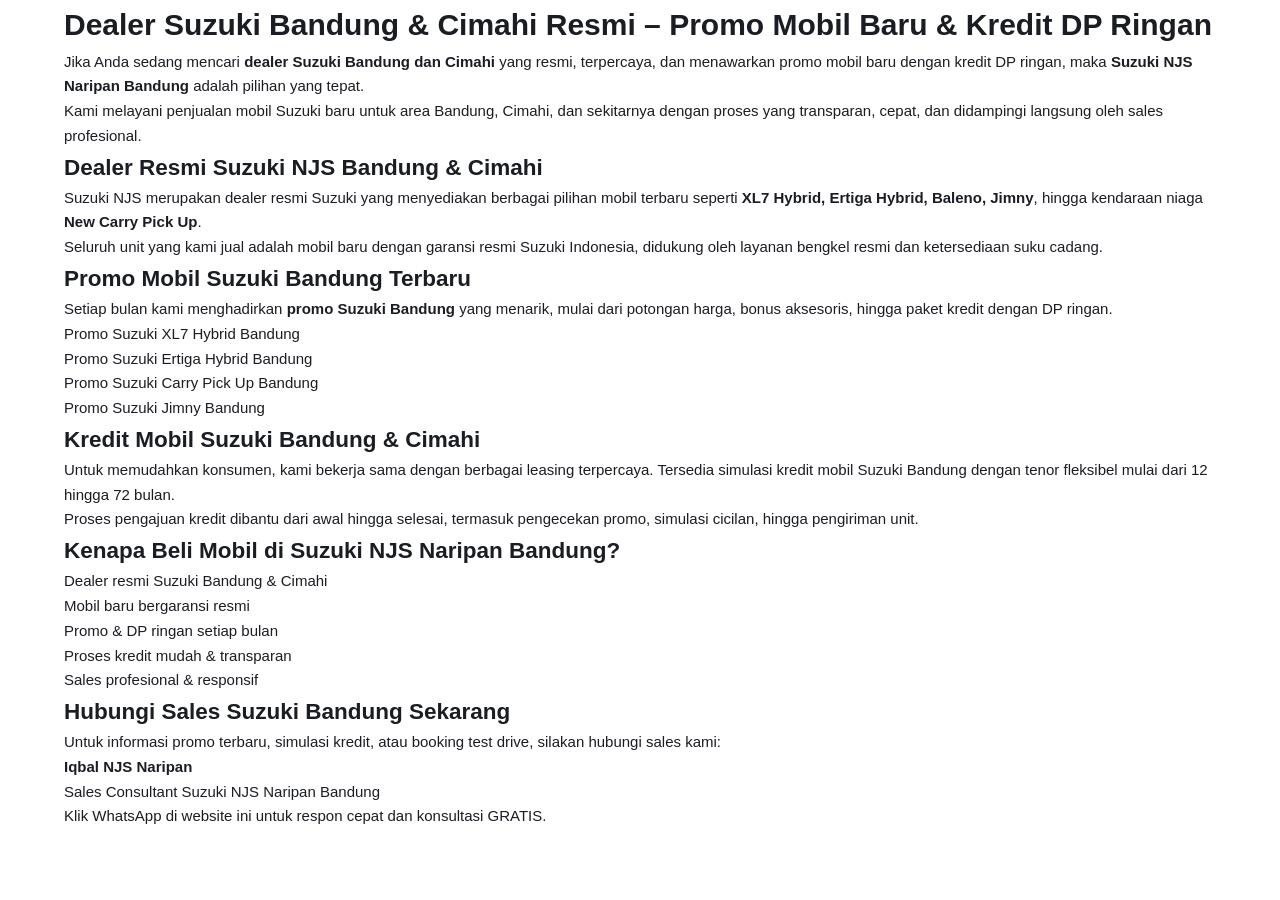
==== article1.html @ cf61535d "Create article1.html" ====
<!DOCTYPE html>
<html lang="id">
<head>
  <meta charset="UTF-8">
  <title>Dealer Suzuki Bandung & Cimahi Resmi | Promo Mobil Baru & Kredit DP Ringan</title>

  <meta name="description" content="Dealer resmi Suzuki Bandung & Cimahi (NJS). Jual mobil baru Suzuki: XL7, Ertiga, Carry, Jimny, Baleno. Promo, kredit DP ringan & proses cepat.">
  <meta name="keywords" content="Dealer Suzuki Bandung, Dealer Suzuki Cimahi, Suzuki Bandung, Suzuki Cimahi, Kredit Suzuki Bandung, Promo Suzuki Bandung">
  <meta name="viewport" content="width=device-width, initial-scale=1.0">

  <link rel="canonical" href="https://suzukinjsbandung.id/aricle1.html">
  <link rel="stylesheet" href="style.css">
</head>
<body>

<main class="container article-page">

  <h1>Dealer Suzuki Bandung & Cimahi Resmi – Promo Mobil Baru & Kredit DP Ringan</h1>

  <p>
    Jika Anda sedang mencari <strong>dealer Suzuki Bandung dan Cimahi</strong> yang resmi, terpercaya,
    dan menawarkan promo mobil baru dengan kredit DP ringan, maka <strong>Suzuki NJS Naripan Bandung</strong>
    adalah pilihan yang tepat.
  </p>

  <p>
    Kami melayani penjualan mobil Suzuki baru untuk area Bandung, Cimahi, dan sekitarnya
    dengan proses yang transparan, cepat, dan didampingi langsung oleh sales profesional.
  </p>

  <h2>Dealer Resmi Suzuki NJS Bandung & Cimahi</h2>
  <p>
    Suzuki NJS merupakan dealer resmi Suzuki yang menyediakan berbagai pilihan mobil terbaru
    seperti <strong>XL7 Hybrid, Ertiga Hybrid, Baleno, Jimny</strong>, hingga kendaraan niaga
    <strong>New Carry Pick Up</strong>.
  </p>

  <p>
    Seluruh unit yang kami jual adalah mobil baru dengan garansi resmi Suzuki Indonesia,
    didukung oleh layanan bengkel resmi dan ketersediaan suku cadang.
  </p>

  <h2>Promo Mobil Suzuki Bandung Terbaru</h2>
  <p>
    Setiap bulan kami menghadirkan <strong>promo Suzuki Bandung</strong> yang menarik,
    mulai dari potongan harga, bonus aksesoris, hingga paket kredit dengan DP ringan.
  </p>

  <ul>
    <li>Promo Suzuki XL7 Hybrid Bandung</li>
    <li>Promo Suzuki Ertiga Hybrid Bandung</li>
    <li>Promo Suzuki Carry Pick Up Bandung</li>
    <li>Promo Suzuki Jimny Bandung</li>
  </ul>

  <h2>Kredit Mobil Suzuki Bandung & Cimahi</h2>
  <p>
    Untuk memudahkan konsumen, kami bekerja sama dengan berbagai leasing terpercaya.
    Tersedia simulasi kredit mobil Suzuki Bandung dengan tenor fleksibel mulai dari
    12 hingga 72 bulan.
  </p>

  <p>
    Proses pengajuan kredit dibantu dari awal hingga selesai,
    termasuk pengecekan promo, simulasi cicilan, hingga pengiriman unit.
  </p>

  <h2>Kenapa Beli Mobil di Suzuki NJS Naripan Bandung?</h2>
  <ul>
    <li>Dealer resmi Suzuki Bandung & Cimahi</li>
    <li>Mobil baru bergaransi resmi</li>
    <li>Promo & DP ringan setiap bulan</li>
    <li>Proses kredit mudah & transparan</li>
    <li>Sales profesional & responsif</li>
  </ul>

  <h2>Hubungi Sales Suzuki Bandung Sekarang</h2>
  <p>
    Untuk informasi promo terbaru, simulasi kredit, atau booking test drive,
    silakan hubungi sales kami:
  </p>

  <p>
    <strong>Iqbal NJS Naripan</strong><br>
    Sales Consultant Suzuki NJS Naripan Bandung
  </p>

  <p>
    Klik WhatsApp di website ini untuk respon cepat dan konsultasi GRATIS.
  </p>

</main>

</body>
</html>
---- style.css ----
/* ============================================
   SUZUKI NJS CIMAHI – WHITE LUXURY THEME
   Clean · Minimal · Premium Automotive
   ============================================ */

/* ---------- CUSTOM PROPERTIES ---------- */
:root {
  --blue: #00439C;
  --blue-light: #0062D1;
  --blue-dark: #003374;
  --blue-soft: rgba(0, 67, 156, 0.06);
  --blue-border: rgba(0, 67, 156, 0.12);
  --red: #E30613;
  --red-dark: #B8040F;
  --white: #ffffff;
  --bg: #ffffff;
  --bg-alt: #f6f8fb;
  --bg-subtle: #f0f3f7;
  --surface: #ffffff;
  --border: #e4e8ee;
  --border-light: #eef1f5;
  --text: #1a1d23;
  --text-secondary: #5a6170;
  --text-muted: #8a909d;
  --radius-sm: 8px;
  --radius: 12px;
  --radius-lg: 16px;
  --radius-xl: 24px;
  --shadow-xs: 0 1px 2px rgba(0, 0, 0, 0.04);
  --shadow-sm: 0 1px 3px rgba(0, 0, 0, 0.06), 0 1px 2px rgba(0, 0, 0, 0.04);
  --shadow: 0 2px 8px rgba(0, 0, 0, 0.06), 0 1px 3px rgba(0, 0, 0, 0.04);
  --shadow-md: 0 4px 16px rgba(0, 0, 0, 0.07), 0 2px 6px rgba(0, 0, 0, 0.04);
  --shadow-lg: 0 8px 30px rgba(0, 0, 0, 0.08), 0 4px 12px rgba(0, 0, 0, 0.04);
  --shadow-xl: 0 16px 48px rgba(0, 0, 0, 0.1), 0 6px 18px rgba(0, 0, 0, 0.05);
  --transition: 0.3s cubic-bezier(0.4, 0, 0.2, 1);
  --transition-slow: 0.5s cubic-bezier(0.4, 0, 0.2, 1);
  --font: 'Inter', -apple-system, BlinkMacSystemFont, 'Segoe UI', sans-serif;
}

/* ---------- RESET & BASE ---------- */
*, *::before, *::after { box-sizing: border-box; margin: 0; padding: 0; }

html {
  scroll-behavior: smooth;
  -webkit-font-smoothing: antialiased;
  -moz-osx-font-smoothing: grayscale;
}

body {
  font-family: var(--font);
  background: var(--bg);
  color: var(--text);
  line-height: 1.65;
  overflow-x: hidden;
  font-size: 15px;
}

img { max-width: 100%; height: auto; display: block; }
a { color: inherit; text-decoration: none; }
button { cursor: pointer; font-family: inherit; border: none; background: none; color: inherit; }
input, select, textarea { font-family: inherit; font-size: inherit; }
ul { list-style: none; }
.hidden { display: none !important; }

::selection {
  background: var(--blue);
  color: #fff;
}

/* ---------- SCROLLBAR ---------- */
::-webkit-scrollbar { width: 6px; }
::-webkit-scrollbar-track { background: var(--bg-alt); }
::-webkit-scrollbar-thumb { background: #c5cad4; border-radius: 3px; }
::-webkit-scrollbar-thumb:hover { background: #a0a7b4; }

/* ---------- CONTAINER ---------- */
.container {
  width: 100%;
  max-width: 1200px;
  margin: 0 auto;
  padding: 0 24px;
}

/* ---------- GLASS (light adaptation) ---------- */
.glass {
  background: rgba(255, 255, 255, 0.7);
  backdrop-filter: blur(16px);
  -webkit-backdrop-filter: blur(16px);
  border: 1px solid var(--border-light);
  border-radius: var(--radius-lg);
}

/* ---------- CARD ---------- */
.card {
  background: var(--surface);
  border: 1px solid var(--border);
  border-radius: var(--radius-lg);
  padding: 32px;
  transition: box-shadow var(--transition), border-color var(--transition);
}
.card:hover {
  box-shadow: var(--shadow-md);
  border-color: var(--blue-border);
}

/* ---------- BUTTONS ---------- */
.btn {
  display: inline-flex;
  align-items: center;
  justify-content: center;
  gap: 8px;
  padding: 13px 30px;
  font-size: 14px;
  font-weight: 600;
  border-radius: 60px;
  transition: all var(--transition);
  white-space: nowrap;
  position: relative;
  overflow: hidden;
  letter-spacing: 0.01em;
  line-height: 1;
}

.btn-primary {
  background: var(--blue);
  color: #fff;
  border: 1.5px solid var(--blue);
}

.btn-primary:hover {
  background: var(--blue-dark);
  border-color: var(--blue-dark);
  transform: translateY(-1px);
  box-shadow: 0 4px 16px rgba(0, 67, 156, 0.25);
}

.btn-glow {
  box-shadow: 0 2px 12px rgba(0, 67, 156, 0.15);
}
.btn-glow:hover {
  box-shadow: 0 6px 24px rgba(0, 67, 156, 0.3);
}

.btn-outline {
  background: var(--white);
  color: var(--blue);
  border: 1.5px solid var(--blue);
}
.btn-outline:hover {
  background: var(--blue-soft);
  border-color: var(--blue-dark);
  transform: translateY(-1px);
  box-shadow: var(--shadow-sm);
}

.btn-full { width: 100%; }

/* Ripple */
.btn .ripple {
  position: absolute;
  border-radius: 50%;
  background: rgba(0, 0, 0, 0.08);
  transform: scale(0);
  animation: rippleAnim 0.6s ease-out forwards;
  pointer-events: none;
}
.btn-primary .ripple { background: rgba(255, 255, 255, 0.25); }
@keyframes rippleAnim {
  to { transform: scale(4); opacity: 0; }
}

/* ---------- NAVBAR ---------- */
.navbar {
  position: fixed;
  top: 0;
  left: 0;
  right: 0;
  z-index: 1000;
  transition: all var(--transition);
  border-bottom: 1px solid transparent;
}

.navbar.scrolled {
  background: rgba(255, 255, 255, 0.88);
  backdrop-filter: blur(20px);
  -webkit-backdrop-filter: blur(20px);
  border-bottom-color: var(--border-light);
  box-shadow: var(--shadow-xs);
}

.navbox {
  display: flex;
  align-items: center;
  justify-content: space-between;
  height: 72px;
}

.nav-logo {
  font-size: 17px;
  font-weight: 700;
  letter-spacing: -0.02em;
  display: flex;
  align-items: center;
  gap: 0;
  color: var(--text);
  z-index: 1001;
}

.logo-s {
  display: inline-flex;
  align-items: center;
  justify-content: center;
  width: 30px;
  height: 30px;
  background: var(--red);
  color: #fff;
  border-radius: 6px;
  font-size: 15px;
  font-weight: 800;
  margin-right: 8px;
}

.logo-njs {
  color: var(--blue);
  margin-left: 2px;
}

/* ---------- LOGO IMAGE ---------- */
.logo-img {
  height: 38px;
  width: auto;
  object-fit: contain;
  transition: all var(--transition);
}

.navbar.scrolled .logo-img {
  height: 34px;
}

/* ---------- FOOTER LOGO ---------- */
.footer-logo-wrap {
  display: inline-block;
}

.footer-logo-img {
  height: 32px;
  width: auto;
  object-fit: contain;
  filter: brightness(0) invert(1);
  opacity: 0.85;
}
.nav-menu {
  display: flex;
  align-items: center;
  gap: 2px;
}

.nav-menu a {
  padding: 8px 14px;
  font-size: 13px;
  font-weight: 500;
  color: var(--text-secondary);
  border-radius: var(--radius-sm);
  transition: all var(--transition);
}

.nav-menu a:hover {
  color: var(--text);
  background: var(--bg-alt);
}

.nav-menu a.active {
  color: var(--blue);
  background: var(--blue-soft);
  font-weight: 600;
}

/* Hamburger */
.nav-toggle {
  display: none;
  flex-direction: column;
  gap: 5px;
  padding: 8px;
  z-index: 1001;
}
.nav-toggle-bar {
  display: block;
  width: 20px;
  height: 2px;
  background: var(--text);
  border-radius: 2px;
  transition: all var(--transition);
}
.nav-toggle.active .nav-toggle-bar:nth-child(1) { transform: rotate(45deg) translate(5px, 5px); }
.nav-toggle.active .nav-toggle-bar:nth-child(2) { opacity: 0; }
.nav-toggle.active .nav-toggle-bar:nth-child(3) { transform: rotate(-45deg) translate(5px, -5px); }

.nav-overlay {
  position: fixed;
  inset: 0;
  background: rgba(0, 0, 0, 0.2);
  z-index: 999;
  opacity: 0;
  pointer-events: none;
  transition: opacity var(--transition);
}
.nav-overlay.active {
  opacity: 1;
  pointer-events: all;
}

/* ---------- HERO ---------- */
.hero {
  position: relative;
  min-height: 100vh;
  display: flex;
  align-items: center;
  padding-top: 72px;
  overflow: hidden;
  background: var(--bg);
}

.hero-video-wrap {
  position: absolute;
  inset: 0;
  z-index: 0;
}

.hero-video {
  width: 100%;
  height: 100%;
  object-fit: cover;
}

.hero-video-overlay {
  position: absolute;
  inset: 0;
  background: linear-gradient(
    135deg,
    rgba(0, 0, 0, 0.4) 0%,
    rgba(0, 0, 0, 0.25) 40%,
    rgba(0, 0, 0, 0.15) 100%
  );
}

.hero-particles {
  position: absolute;
  inset: 0;
  z-index: 1;
  overflow: hidden;
  pointer-events: none;
}
.hero-particles::before,
.hero-particles::after {
  content: '';
  position: absolute;
  border-radius: 50%;
  filter: blur(100px);
  opacity: 0.25;
}
.hero-particles::before {
  width: 500px;
  height: 500px;
  background: rgba(0, 67, 156, 0.12);
  top: -120px;
  right: -80px;
  animation: floatOrb 14s ease-in-out infinite;
}
.hero-particles::after {
  width: 350px;
  height: 350px;
  background: rgba(227, 6, 19, 0.06);
  bottom: -60px;
  left: 8%;
  animation: floatOrb 18s ease-in-out infinite reverse;
}
@keyframes floatOrb {
  0%, 100% { transform: translate(0, 0); }
  50% { transform: translate(30px, -30px); }
}

.hero-content {
  position: relative;
  z-index: 2;
  display: grid;
  grid-template-columns: 1fr 1fr;
  gap: 60px;
  align-items: center;
  padding: 80px 0;
}

.hero-badge {
  display: inline-block;
  padding: 5px 14px;
  font-size: 11px;
  font-weight: 700;
  letter-spacing: 0.1em;
  text-transform: uppercase;
  color: var(--blue);
  background: var(--blue-soft);
  border: 1px solid var(--blue-border);
  border-radius: 60px;
  margin-bottom: 20px;
}

.hero-left h1 {
  font-size: clamp(28px, 3.8vw, 46px);
  font-weight: 800;
  line-height: 1.15;
  letter-spacing: -0.03em;
  color: #00439c;
  text-shadow: 0 2px 8px rgba(0,0,0,0.3);
  margin-bottom: 20px;
}

.hero-left p {
  font-size: 16px;
  color:  #fff;
  line-height: 1.75;
  max-width: 520px;
  margin-bottom: 32px;
}

.hero-buttons {
  display: flex;
  gap: 14px;
  flex-wrap: wrap;
  margin-bottom: 40px;
}

.hero-sales-card {
  padding: 18px 22px;
  background:#4d4d4d;
  border: 1px solid var(--border);
  border-radius: var(--radius);
  max-width: fit-content;
  box-shadow: var(--shadow-sm);
}

.sales-name {
  font-size: 15px;
  font-weight: 700;
  color: var(--text);
  margin-bottom: 2px;
}

.sales-role {
  font-size: 13px;
  color: var(--text-muted);
}

/* Hero Right – Photo */
.hero-right {
  display: flex;
  justify-content: center;
}

.sales-photo-wrap {
  position: relative;
  width: 320px;
  height: 380px;
}

.sales-photo {
  width: 100%;
  height: 100%;
  object-fit: cover;
  border-radius: var(--radius-lg);
  position: relative;
  z-index: 2;
  border: 3px solid var(--white);
  box-shadow: var(--shadow-lg);
}

.sales-photo-ring {
  position: absolute;
  inset: -14px;
  border-radius: calc(var(--radius-lg) + 14px);
  border: 1.5px solid var(--blue-border);
  z-index: 1;
  animation: ringPulse 4s ease-in-out infinite;
}
@keyframes ringPulse {
  0%, 100% { opacity: 0.5; transform: scale(1); }
  50% { opacity: 0.9; transform: scale(1.01); }
}

/* Scroll Indicator */
.hero-scroll-indicator {
  position: absolute;
  bottom: 30px;
  left: 50%;
  transform: translateX(-50%);
  display: flex;
  flex-direction: column;
  align-items: center;
  gap: 8px;
  z-index: 2;
}
.hero-scroll-indicator span {
  font-size: 10px;
  letter-spacing: 0.15em;
  text-transform: uppercase;
  color: var(--text-muted);
  font-weight: 500;
}
.scroll-line {
  width: 1px;
  height: 36px;
  background: linear-gradient(to bottom, var(--text-muted), transparent);
  animation: scrollLine 2s ease-in-out infinite;
}
@keyframes scrollLine {
  0% { opacity: 1; transform: scaleY(1); }
  50% { opacity: 0.2; transform: scaleY(0.4); transform-origin: top; }
  100% { opacity: 1; transform: scaleY(1); }
}

/* ---------- HERO ANIMATIONS ---------- */
.animate-fade-up {
  opacity: 0;
  transform: translateY(28px);
  animation: fadeUp 0.8s cubic-bezier(0.4, 0, 0.2, 1) forwards;
  animation-delay: var(--delay, 0s);
}
@keyframes fadeUp {
  to { opacity: 1; transform: translateY(0); }
}

/* ---------- SECTIONS ---------- */
.section {
  padding: 96px 0;
  position: relative;
}

.section-alt {
  background: var(--bg-alt);
}

.section::before {
  content: '';
  position: absolute;
  top: 0;
  left: 50%;
  transform: translateX(-50%);
  width: 80px;
  height: 2px;
  background: var(--blue-border);
  border-radius: 1px;
}

.section-title {
  font-size: clamp(24px, 3.2vw, 36px);
  font-weight: 800;
  letter-spacing: -0.03em;
  margin-bottom: 12px;
  line-height: 1.2;
  color: var(--text);
}

.title-accent {
  color: var(--blue);
  -webkit-text-fill-color: var(--blue);
  background: none;
}

.section-subtitle {
  font-size: 15px;
  color: var(--text-secondary);
  max-width: 580px;
  margin-bottom: 40px;
  line-height: 1.7;
}

/* ---------- TWO COLUMN ---------- */
.two-column {
  display: grid;
  grid-template-columns: 1fr 1fr;
  gap: 40px;
  align-items: start;
}

/* ---------- CATEGORY BUTTONS ---------- */
.category-buttons {
  display: flex;
  gap: 10px;
  flex-wrap: wrap;
}

.btn-chip {
  display: inline-flex;
  align-items: center;
  gap: 8px;
  padding: 10px 22px;
  font-size: 13px;
  font-weight: 600;
  color: var(--text-secondary);
  background: var(--white);
  border: 1px solid var(--border);
  border-radius: 60px;
  transition: all var(--transition);
}

.btn-chip:hover {
  color: var(--blue);
  border-color: var(--blue-border);
  background: var(--blue-soft);
}

.btn-chip.active {
  color: #fff;
  background: var(--blue);
  border-color: var(--blue);
  box-shadow: 0 2px 10px rgba(0, 67, 156, 0.2);
}

/* ---------- PRODUCT GRID ---------- */
.product-grid {
  display: grid;
  grid-template-columns: repeat(auto-fill, minmax(290px, 1fr));
  gap: 24px;
}

.product-card {
  background: var(--white);
  border: 1px solid var(--border);
  border-radius: var(--radius-lg);
  overflow: hidden;
  transition: all var(--transition);
  cursor: pointer;
  position: relative;
  box-shadow: var(--shadow-xs);
}

.product-card:hover {
  transform: translateY(-6px);
  border-color: var(--blue-border);
  box-shadow: var(--shadow-lg);
}

.product-card-image-wrap {
  position: relative;
  overflow: hidden;
  height: 200px;
  background: var(--bg-alt);
}

.product-card-image {
  width: 85%;
  height: 100%;
  object-fit: cover;
  transition: transform 0.5s cubic-bezier(0.4, 0, 0.2, 1);
}

.product-card:hover .product-card-image {
  transform: scale(1.06);
}

.product-card-category-badge {
  position: absolute;
  top: 12px;
  left: 12px;
  padding: 4px 12px;
  font-size: 10px;
  font-weight: 700;
  letter-spacing: 0.06em;
  text-transform: uppercase;
  color: var(--blue);
  background: var(--white);
  border-radius: 60px;
  box-shadow: var(--shadow-sm);
}

.product-card-body {
  padding: 20px;
}

.product-card-name {
  font-size: 17px;
  font-weight: 700;
  margin-bottom: 4px;
  letter-spacing: -0.01em;
  color: var(--text);
}

.product-card-tagline {
  font-size: 13px;
  color: var(--text-muted);
  margin-bottom: 14px;
}

.product-card-price {
  font-size: 16px;
  font-weight: 700;
  color: var(--blue);
}

.product-card-price small {
  font-size: 12px;
  font-weight: 400;
  color: var(--text-muted);
}

.product-card-cta {
  display: flex;
  align-items: center;
  gap: 6px;
  margin-top: 14px;
  font-size: 13px;
  font-weight: 600;
  color: var(--blue);
  transition: all var(--transition);
}

.product-card:hover .product-card-cta {
  gap: 10px;
  color: var(--blue-dark);
}

/* ---------- SIMULATION FORM ---------- */
.simulation-form {
  margin-top: 16px;
}

.form-grid {
  display: grid;
  grid-template-columns: 1fr 1fr;
  gap: 18px;
}

.form-group {
  display: flex;
  flex-direction: column;
  gap: 6px;
}

.form-group.full-width {
  grid-column: 1 / -1;
}

.form-group label {
  font-size: 11px;
  font-weight: 700;
  letter-spacing: 0.06em;
  text-transform: uppercase;
  color: var(--text-secondary);
}

.form-group input,
.form-group select,
.form-group textarea {
  padding: 13px 16px;
  font-size: 14px;
  color: var(--text);
  background: var(--white);
  border: 1px solid var(--border);
  border-radius: var(--radius);
  outline: none;
  transition: all var(--transition);
}

.form-group input::placeholder,
.form-group textarea::placeholder {
  color: var(--text-muted);
}

.form-group input:focus,
.form-group select:focus,
.form-group textarea:focus {
  border-color: var(--blue);
  box-shadow: 0 0 0 3px rgba(0, 67, 156, 0.08);
}

.form-group select {
  appearance: none;
  background-image: url("data:image/svg+xml,%3Csvg xmlns='http://www.w3.org/2000/svg' width='12' height='12' viewBox='0 0 24 24' fill='none' stroke='%238a909d' stroke-width='2'%3E%3Cpolyline points='6 9 12 15 18 9'%3E%3C/polyline%3E%3C/svg%3E");
  background-repeat: no-repeat;
  background-position: right 14px center;
  padding-right: 38px;
}

.form-group select option {
  background: var(--white);
  color: var(--text);
}

.form-group textarea {
  resize: vertical;
  min-height: 100px;
}

.form-actions {
  display: flex;
  align-items: center;
  gap: 12px;
}

.form-actions.full-width {
  grid-column: 1 / -1;
}

/* Simulation Result */
.simulation-result {
  margin-top: 24px;
  padding: 32px;
}

.sim-result-grid {
  display: grid;
  grid-template-columns: repeat(auto-fit, minmax(160px, 1fr));
  gap: 14px;
  margin-bottom: 20px;
}

.sim-result-item {
  padding: 18px;
  background: var(--bg-alt);
  border: 1px solid var(--border-light);
  border-radius: var(--radius);
  text-align: center;
}

.sim-result-value {
  font-size: 20px;
  font-weight: 800;
  color: var(--text);
  margin-bottom: 4px;
  letter-spacing: -0.02em;
}

.sim-result-label {
  font-size: 11px;
  color: var(--text-muted);
  text-transform: uppercase;
  letter-spacing: 0.06em;
  font-weight: 600;
}

.sim-result-highlight {
  text-align: center;
  padding: 24px;
  background: var(--blue);
  border-radius: var(--radius);
}

.sim-result-highlight .sim-result-value {
  font-size: 30px;
  color: #fff;
}

.sim-result-highlight .sim-result-label {
  color: rgba(255, 255, 255, 0.75);
}

.sim-disclaimer {
  margin-top: 16px;
  font-size: 12px;
  color: var(--text-muted);
  text-align: center;
}

/* ---------- LANDING CARDS ---------- */
.landing-links-grid {
  display: grid;
  grid-template-columns: repeat(auto-fill, minmax(300px, 1fr));
  gap: 18px;
}

.landing-card {
  display: flex;
  flex-direction: column;
  padding: 22px;
  background: var(--white);
  border: 1px solid var(--border);
  border-radius: var(--radius-lg);
  transition: all var(--transition);
  position: relative;
  overflow: hidden;
  box-shadow: var(--shadow-xs);
}

.landing-card::before {
  content: '';
  position: absolute;
  top: 0;
  left: 0;
  right: 0;
  height: 2px;
  background: var(--blue);
  opacity: 0;
  transition: opacity var(--transition);
}

.landing-card:hover {
  transform: translateY(-4px);
  border-color: var(--blue-border);
  box-shadow: var(--shadow-md);
}

.landing-card:hover::before {
  opacity: 1;
}

.landing-card-header {
  display: flex;
  align-items: center;
  gap: 10px;
  margin-bottom: 10px;
}

.landing-pill {
  padding: 3px 10px;
  font-size: 10px;
  font-weight: 700;
  letter-spacing: 0.06em;
  text-transform: uppercase;
  color: var(--blue);
  background: var(--blue-soft);
  border-radius: 60px;
  white-space: nowrap;
}

.promo-pill {
  color: #fff;
  background: var(--red);
}

.landing-card-title {
  font-size: 15px;
  font-weight: 700;
  line-height: 1.3;
  color: var(--text);
}

.landing-card-text {
  font-size: 13px;
  color: var(--text-secondary);
  line-height: 1.65;
  flex: 1;
  margin-bottom: 14px;
}

.landing-card-cta {
  font-size: 13px;
  font-weight: 600;
  color: var(--blue);
  transition: all var(--transition);
}

.landing-card:hover .landing-card-cta {
  color: var(--blue-dark);
}

/* Landing Pagination */
.landing-pagination {
  display: flex;
  justify-content: center;
  align-items: center;
  gap: 6px;
  margin-top: 36px;
}

.page-btn {
  width: 38px;
  height: 38px;
  display: flex;
  align-items: center;
  justify-content: center;
  font-size: 13px;
  font-weight: 600;
  color: var(--text-secondary);
  background: var(--white);
  border: 1px solid var(--border);
  border-radius: var(--radius-sm);
  transition: all var(--transition);
}

.page-btn:hover:not(:disabled) {
  color: var(--blue);
  border-color: var(--blue-border);
  background: var(--blue-soft);
}

.page-btn.active {
  color: #fff;
  background: var(--blue);
  border-color: var(--blue);
}

.page-btn:disabled {
  opacity: 0.4;
  cursor: not-allowed;
}

/* ---------- ABOUT ---------- */
.about-grid {
  display: grid;
  grid-template-columns: 1fr 1fr;
  gap: 60px;
  align-items: start;
}

.about-text p {
  font-size: 15px;
  color: var(--text-secondary);
  line-height: 1.8;
  margin-bottom: 20px;
}

.list-check {
  display: flex;
  flex-direction: column;
  gap: 12px;
}

.list-check li {
  display: flex;
  align-items: flex-start;
  gap: 12px;
  font-size: 14px;
  color: var(--text-secondary);
}

.list-check li::before {
  content: '';
  flex-shrink: 0;
  width: 20px;
  height: 20px;
  margin-top: 2px;
  background: var(--blue);
  border-radius: 5px;
  mask-image: url("data:image/svg+xml,%3Csvg xmlns='http://www.w3.org/2000/svg' width='12' height='12' viewBox='0 0 24 24' fill='none' stroke='white' stroke-width='3'%3E%3Cpolyline points='20 6 9 17 4 12'%3E%3C/polyline%3E%3C/svg%3E");
  mask-repeat: no-repeat;
  mask-position: center;
  -webkit-mask-image: url("data:image/svg+xml,%3Csvg xmlns='http://www.w3.org/2000/svg' width='12' height='12' viewBox='0 0 24 24' fill='none' stroke='white' stroke-width='3'%3E%3Cpolyline points='20 6 9 17 4 12'%3E%3C/polyline%3E%3C/svg%3E");
  -webkit-mask-repeat: no-repeat;
  -webkit-mask-position: center;
}

/* Stats */
.about-stats {
  display: grid;
  grid-template-columns: 1fr 1fr;
  gap: 14px;
}

.stat-card {
  padding: 24px 20px;
  text-align: center;
  background: var(--white);
  border: 1px solid var(--border);
  border-radius: var(--radius-lg);
  transition: all var(--transition);
  box-shadow: var(--shadow-xs);
}

.stat-card:hover {
  transform: translateY(-3px);
  border-color: var(--blue-border);
  box-shadow: var(--shadow-md);
}

.stat-number {
  font-size: 34px;
  font-weight: 800;
  color: var(--blue);
  letter-spacing: -0.03em;
}

.stat-suffix {
  font-size: 22px;
  font-weight: 700;
  color: var(--blue);
}

.stat-label {
  display: block;
  font-size: 11px;
  color: var(--text-muted);
  margin-top: 4px;
  text-transform: uppercase;
  letter-spacing: 0.06em;
  font-weight: 600;
}

/* ---------- FAQ ---------- */
.faq-list {
  max-width: 780px;
  margin: 0 auto;
  display: flex;
  flex-direction: column;
  gap: 10px;
}

.faq-item {
  background: var(--white);
  border: 1px solid var(--border);
  border-radius: var(--radius);
  overflow: hidden;
  transition: all var(--transition);
  box-shadow: var(--shadow-xs);
}

.faq-item.active {
  border-color: var(--blue-border);
  box-shadow: var(--shadow-sm);
}

.faq-question {
  width: 100%;
  display: flex;
  align-items: center;
  justify-content: space-between;
  gap: 16px;
  padding: 18px 22px;
  text-align: left;
  transition: background var(--transition);
}

.faq-question:hover {
  background: var(--bg-alt);
}

.faq-question h3 {
  font-size: 14px;
  font-weight: 600;
  line-height: 1.4;
  color: var(--text);
}

.faq-icon {
  flex-shrink: 0;
  width: 28px;
  height: 28px;
  display: flex;
  align-items: center;
  justify-content: center;
  font-size: 18px;
  font-weight: 400;
  color: var(--blue);
  background: var(--blue-soft);
  border-radius: 50%;
  transition: all var(--transition);
}

.faq-item.active .faq-icon {
  background: var(--blue);
  color: #fff;
  transform: rotate(45deg);
}

.faq-answer {
  max-height: 0;
  overflow: hidden;
  transition: max-height 0.35s cubic-bezier(0.4, 0, 0.2, 1);
}

.faq-item.active .faq-answer {
  max-height: 300px;
}

.faq-answer p {
  padding: 0 22px 18px;
  font-size: 14px;
  color: var(--text-secondary);
  line-height: 1.7;
}

/* ---------- CONTACT ---------- */
.contact-grid {
  display: grid;
  grid-template-columns: 1.2fr 0.8fr;
  gap: 40px;
  align-items: start;
}

.contact-card {
  padding: 32px;
}

.contact-info h3 {
  font-size: 18px;
  font-weight: 700;
  margin-bottom: 20px;
  color: var(--text);
}

.contact-info-card {
  display: flex;
  flex-direction: column;
  gap: 18px;
  margin-bottom: 24px;
}

.contact-info-item {
  display: flex;
  gap: 14px;
  align-items: flex-start;
}

.contact-info-item svg {
  flex-shrink: 0;
  margin-top: 2px;
}

.contact-info-item p {
  font-size: 14px;
  color: var(--text-secondary);
  line-height: 1.6;
}

.contact-info-item strong {
  color: var(--text);
}

/* ---------- DELIVERY GALLERY ---------- */
.delivery-grid {
  display: grid;
  grid-template-columns: repeat(auto-fill, minmax(250px, 1fr));
  gap: 14px;
}

.delivery-item {
  position: relative;
  border-radius: var(--radius);
  overflow: hidden;
  cursor: pointer;
  aspect-ratio: 4/3;
  box-shadow: var(--shadow-sm);
  border: 1px solid var(--border-light);
}

.delivery-item img {
  width: 100%;
  height: 100%;
  object-fit: cover;
  transition: transform 0.5s cubic-bezier(0.4, 0, 0.2, 1);
}

.delivery-item:hover img {
  transform: scale(1.06);
}

.delivery-item::after {
  content: '';
  position: absolute;
  inset: 0;
  background: linear-gradient(to top, rgba(0,0,0,0.3), transparent 50%);
  opacity: 0;
  transition: opacity var(--transition);
}

.delivery-item:hover::after {
  opacity: 1;
}

/* ---------- MODAL ---------- */
.modal-overlay {
  position: fixed;
  inset: 0;
  z-index: 2000;
  display: flex;
  align-items: flex-start;
  justify-content: center;
  background: rgba(0, 0, 0, 0.35);
  backdrop-filter: blur(4px);
  overflow-y: auto;
  padding: 40px 24px;
}

.modal-overlay.hidden {
  display: none;
}

.modal {
  width: 100%;
  max-width: 960px;
  background: var(--white);
  border: 1px solid var(--border);
  border-radius: var(--radius-xl);
  position: relative;
  animation: modalIn 0.35s cubic-bezier(0.4, 0, 0.2, 1);
  box-shadow: var(--shadow-xl);
}

@keyframes modalIn {
  from {
    opacity: 0;
    transform: scale(0.97) translateY(16px);
  }
  to {
    opacity: 1;
    transform: scale(1) translateY(0);
  }
}

.modal-close {
  position: absolute;
  top: 16px;
  right: 16px;
  width: 36px;
  height: 36px;
  display: flex;
  align-items: center;
  justify-content: center;
  font-size: 22px;
  color: var(--text-muted);
  background: var(--bg-alt);
  border-radius: 50%;
  z-index: 10;
  transition: all var(--transition);
}

.modal-close:hover {
  color: var(--text);
  background: var(--bg-subtle);
}

.modal-content {
  padding: 32px;
  gap: 32px;
}

.modal-left {
  position: relative;
}

.modal-product-image {
  width: 100%;
  height: 260px;
  object-fit: contain;
  max-height: 220px;
  margin: 0 auto;
  display: block;
  border-radius: var(--radius);
  border: 1px solid var(--border-light);
  background: gambar yang bisa muat foto mobil di modal tanpa kepotong;
}

.modal-product-gallery {
  display: flex;
  gap: 8px;
  margin-top: 8px;
}

.modal-product-gallery img {
  width: 56px;
  height: 42px;
  object-fit: cover;
  border-radius: 6px;
  border: 2px solid var(--border-light);
  cursor: pointer;
  opacity: 0.5;
  transition: all var(--transition);
  background: var(--bg-alt);
}

.modal-product-gallery img:hover,
.modal-product-gallery img.active {
  opacity: 1;
  border-color: var(--blue);
}

.modal-right {
  display: flex;
  flex-direction: column;
  gap: 14px;
}

.modal-right h2 {
  font-size: 24px;
  font-weight: 800;
  letter-spacing: -0.02em;
  color: var(--text);
}

.modal-tagline {
  font-size: 14px;
  color: var(--text-muted);
}

.modal-price-block {
  padding: 18px;
  background: var(--bg-alt);
  border: 1px solid var(--border-light);
}

.modal-price-label {
  font-size: 11px;
  font-weight: 700;
  text-transform: uppercase;
  letter-spacing: 0.08em;
  color: var(--text-muted);
  margin-bottom: 4px;
}

.modal-price {
  font-size: 22px;
  font-weight: 800;
  color: var(--blue);
}

.modal-actions {
  margin: 2px 0;
}

.modal-info p {
  font-size: 14px;
  color: var(--text-secondary);
  line-height: 1.7;
}

.modal-specs-quick h3 {
  font-size: 13px;
  font-weight: 700;
  margin-bottom: 8px;
  color: var(--text);
  text-transform: uppercase;
  letter-spacing: 0.04em;
}

#modal-brief-specs {
  display: grid;
  grid-template-columns: 1fr 1fr;
  gap: 6px;
}

#modal-brief-specs li {
  font-size: 12px;
  color: var(--text-secondary);
  padding-left: 16px;
  position: relative;
}

#modal-brief-specs li::before {
  content: '';
  position: absolute;
  left: 0;
  top: 7px;
  width: 5px;
  height: 5px;
  background: var(--blue);
  border-radius: 50%;
}

/* Variant Buttons */
.modal-variant-section h4,
.modal-color-section h4 {
  font-size: 11px;
  font-weight: 700;
  margin-bottom: 10px;
  color: var(--text-muted);
  text-transform: uppercase;
  letter-spacing: 0.06em;
}

.variant-buttons {
  display: flex;
  flex-wrap: wrap;
  gap: 8px;
}

.variant-btn {
  padding: 8px 18px;
  font-size: 13px;
  font-weight: 600;
  color: var(--text-secondary);
  background: var(--bg-alt);
  border: 1px solid var(--border);
  border-radius: 60px;
  transition: all var(--transition);
}

.variant-btn:hover {
  border-color: var(--blue-border);
  color: var(--blue);
}

.variant-btn.active {
  color: #fff;
  background: var(--blue);
  border-color: var(--blue);
}

/* Color Buttons */
.color-buttons {
  display: flex;
  flex-wrap: wrap;
  gap: 8px;
}

.color-btn {
  display: flex;
  align-items: center;
  gap: 8px;
  padding: 6px 14px 6px 6px;
  font-size: 12px;
  font-weight: 500;
  color: var(--text-secondary);
  background: var(--bg-alt);
  border: 1px solid var(--border);
  border-radius: 60px;
  transition: all var(--transition);
}

.color-btn:hover {
  border-color: var(--border);
  color: var(--text);
}

.color-btn.active {
  border-color: var(--blue);
  color: var(--blue);
  background: var(--blue-soft);
}

.color-swatch {
  width: 20px;
  height: 20px;
  border-radius: 50%;
  border: 2px solid var(--border);
  flex-shrink: 0;
}

.color-btn.active .color-swatch {
  border-color: var(--blue);
}

/* Modal Tabs */
.modal-tabs {
  display: flex;
  border-top: 1px solid var(--border);
}

.tab-button {
  flex: 1;
  padding: 15px;
  font-size: 13px;
  font-weight: 600;
  color: var(--text-muted);
  text-align: center;
  transition: all var(--transition);
  position: relative;
}

.tab-button::after {
  content: '';
  position: absolute;
  bottom: 0;
  left: 20%;
  right: 20%;
  height: 2px;
  background: var(--blue);
  transform: scaleX(0);
  transition: transform var(--transition);
  border-radius: 1px;
}

.tab-button.active {
  color: var(--blue);
}

.tab-button.active::after {
  transform: scaleX(1);
}

.tab-button:hover {
  color: var(--text);
  background: var(--bg-alt);
}

.modal-tab-content {
  padding: 24px 32px 28px;
}

/* Specs Table */
.specs-table {
  width: 100%;
  border-collapse: collapse;
}

.specs-table tr {
  border-bottom: 1px solid var(--border-light);
}

.specs-table tr:last-child {
  border-bottom: none;
}

.specs-table td {
  padding: 11px 0;
  font-size: 13px;
}

.specs-table td:first-child {
  font-weight: 600;
  color: var(--text-secondary);
  width: 40%;
  font-size: 12px;
  text-transform: uppercase;
  letter-spacing: 0.03em;
}

.specs-table td:last-child {
  color: var(--text);
}

/* Delivery Preview Modal */
.delivery-preview {
  max-width: 680px;
  padding: 16px;
}

.delivery-preview img {
  width: 100%;
  border-radius: var(--radius);
}

/* ---------- FOOTER ---------- */
.footer {
  padding: 56px 0 0;
  background: var(--text);
  border-top: none;
}

.footer-grid {
  display: grid;
  grid-template-columns: 1.5fr 1fr 1fr 1.5fr;
  gap: 40px;
  padding-bottom: 40px;
}

.footer h4 {
  font-size: 12px;
  font-weight: 700;
  margin-bottom: 16px;
  text-transform: uppercase;
  letter-spacing: 0.08em;
  color: rgba(255, 255, 255, 0.5);
}

.footer-desc {
  font-size: 13px;
  color: rgba(255, 255, 255, 0.5);
  line-height: 1.7;
}

.footer a {
  display: block;
  font-size: 13px;
  color: rgba(255, 255, 255, 0.6);
  padding: 4px 0;
  transition: color var(--transition);
}

.footer a:hover {
  color: #fff;
}

.footer p {
  font-size: 13px;
  color: rgba(255, 255, 255, 0.5);
  line-height: 1.7;
}

.footer-bottom {
  padding: 20px 0;
  border-top: 1px solid rgba(255, 255, 255, 0.08);
  text-align: center;
}

.footer-bottom p {
  font-size: 12px;
  color: rgba(255, 255, 255, 0.3);
}

/* ================= FLOATING WA ================= */
.wa-float {
  position: fixed;
  bottom: 28px;
  right: 28px;
  width: 58px;
  height: 58px;
  display: flex;
  align-items: center;
  justify-content: center;
  background: #25D366;
  border: none;
  border-radius: 50%;
  z-index: 900;
  box-shadow: 0 4px 16px rgba(37, 211, 102, 0.35);
  transition: all var(--transition);
  cursor: pointer;
  animation: waFloat 3s ease-in-out infinite;
}

.wa-float:hover {
  transform: scale(1.08);
  box-shadow: 0 6px 24px rgba(37, 211, 102, 0.5);
}

.wa-float.wa-open {
  background: #222;
  box-shadow: 0 4px 16px rgba(0, 0, 0, 0.2);
  animation: none;
  transform: rotate(45deg);
}

.wa-float.wa-open:hover {
  transform: rotate(45deg) scale(1.08);
}

@keyframes waFloat {
  0%, 100% { transform: translateY(0); }
  50% { transform: translateY(-5px); }
}

/* ================= WA POPUP ================= */
.wa-popup {
  position: fixed;
  bottom: 96px;
  right: 28px;
  z-index: 899;
}

.wa-popup.hidden {
  display: none;
}

.wa-popup-card {
  width: 280px;
  background: var(--white);
  border-radius: var(--radius-lg);
  box-shadow: var(--shadow-lg);
  border: 1px solid var(--border-light);
  padding: 16px;
  position: relative;
  opacity: 0;
  transform: translateY(10px) scale(0.95);
  transition: all 0.25s cubic-bezier(0.4, 0, 0.2, 1);
  pointer-events: none;
}

.wa-popup:not(.hidden) .wa-popup-card {
  opacity: 1;
  transform: translateY(0) scale(1);
  pointer-events: all;
}

.wa-popup-arrow {
  position: absolute;
  bottom: -7px;
  right: 22px;
  width: 14px;
  height: 14px;
  background: var(--white);
  border-right: 1px solid var(--border-light);
  border-bottom: 1px solid var(--border-light);
  transform: rotate(45deg);
  border-radius: 0 0 3px 0;
}

.wa-popup-title {
  font-size: 12px;
  font-weight: 700;
  color: var(--text-muted);
  text-transform: uppercase;
  letter-spacing: 0.06em;
  margin-bottom: 12px;
}

.wa-sales-btn {
  display: flex;
  align-items: center;
  gap: 12px;
  padding: 12px;
  border-radius: var(--radius);
  text-decoration: none;
  transition: all var(--transition);
  border: 1px solid transparent;
}

.wa-sales-btn:first-of-type {
  margin-bottom: 8px;
}

.wa-sales-btn:hover {
  background: var(--bg-alt);
  border-color: var(--border);
}

.wa-sales-avatar {
  width: 42px;
  height: 42px;
  border-radius: 50%;
  background: #25D366;
  display: flex;
  align-items: center;
  justify-content: center;
  flex-shrink: 0;
}

.wa-avatar-2 {
  background: #128C7E;
}

.wa-sales-info {
  display: flex;
  flex-direction: column;
  gap: 2px;
  flex: 1;
  min-width: 0;
}

.wa-sales-name {
  font-size: 14px;
  font-weight: 700;
  color: var(--text);
  line-height: 1.3;
}

.wa-sales-role {
  font-size: 12px;
  color: var(--text-muted);
}

.wa-sales-arrow {
  flex-shrink: 0;
  opacity: 0;
  transition: all var(--transition);
}

.wa-sales-btn:hover .wa-sales-arrow {
  opacity: 1;
  transform: translateX(3px);
}

/* ================= WA RESPONSIVE ================= */
@media (max-width: 480px) {
  .wa-float {
    bottom: 20px;
    right: 16px;
    width: 52px;
    height: 52px;
  }

  .wa-float svg {
    width: 24px;
    height: 24px;
  }

  .wa-popup {
    bottom: 82px;
    right: 16px;
    left: 16px;
  }

  .wa-popup-card {
    width: 100%;
  }

  .wa-popup-arrow {
    right: 22px;
  }
}

/* ---------- SCROLL REVEAL ---------- */
.reveal {
  opacity: 0;
  transform: translateY(30px);
  transition: opacity 0.7s cubic-bezier(0.4, 0, 0.2, 1), transform 0.7s cubic-bezier(0.4, 0, 0.2, 1);
}

.reveal.revealed {
  opacity: 1;
  transform: translateY(0);
}

/* ---------- RESPONSIVE ---------- */
@media (max-width: 1024px) {
  .hero-content {
    grid-template-columns: 1fr;
    gap: 40px;
    text-align: center;
  }

  .hero-left p { margin-left: auto; margin-right: auto; }
  .hero-buttons { justify-content: center; }
  .hero-sales-card { margin-left: auto; margin-right: auto; }

  .hero-right { order: -1; }
  .sales-photo-wrap { width: 240px; height: 290px; }

  .two-column {
    grid-template-columns: 1fr;
  }

  .about-grid {
    grid-template-columns: 1fr;
    gap: 40px;
  }

  .contact-grid {
    grid-template-columns: 1fr;
  }
}

@media (max-width: 768px) {
  .nav-menu {
    position: fixed;
    top: 0;
    right: -290px;
    width: 280px;
    height: 100vh;
    background: var(--white);
    border-left: 1px solid var(--border);
    flex-direction: column;
    align-items: flex-start;
    padding: 80px 24px 24px;
    gap: 2px;
    transition: right var(--transition);
    z-index: 1000;
    box-shadow: var(--shadow-xl);
  }

  .nav-menu.active {
    right: 0;
  }

  .nav-menu a {
    width: 100%;
    padding: 12px 16px;
    font-size: 14px;
    border-radius: var(--radius-sm);
  }

  .nav-toggle {
    display: flex;
  }

  .hero-left h1 {
    font-size: 26px;
  }

  .sales-photo-wrap {
    width: 200px;
    height: 240px;
  }

  .form-grid {
    grid-template-columns: 1fr;
  }

  .footer-grid {
    grid-template-columns: 1fr 1fr;
    gap: 28px;
  }

  .modal-content {
    grid-template-columns: 1fr;
  }

  .modal-product-image {
    height: 200px;
  }

  #modal-brief-specs {
    grid-template-columns: 1fr;
  }

  .sim-result-grid {
    grid-template-columns: 1fr 1fr;
  }

  .product-grid {
    grid-template-columns: 1fr;
  }

  .landing-links-grid {
    grid-template-columns: 1fr;
  }

  .section {
    padding: 72px 0;
  }

  .wa-float {
    bottom: 20px;
    right: 20px;
    width: 52px;
    height: 52px;
  }

  .wa-float svg { width: 24px; height: 24px; }

  .modal-tab-content {
    padding: 20px;
  }

  .about-stats {
    gap: 12px;
  }

  .stat-number { font-size: 28px; }
}

@media (max-width: 480px) {
  .container { padding: 0 16px; }

  .hero-left h1 { font-size: 22px; }

  .hero-buttons {
    flex-direction: column;
    align-items: stretch;
  }

  .btn {
    padding: 12px 24px;
    font-size: 13px;
    justify-content: center;
  }

  .footer-grid {
    grid-template-columns: 1fr;
    gap: 24px;
  }

  .stat-number { font-size: 26px; }
  .stat-suffix { font-size: 18px; }

  .section { padding: 60px 0; }

  .section-title { font-size: 22px; }
}

/* ================= FLOATING TEST DRIVE BUTTON ================= */
.td-float {
  position: fixed;
  bottom: 96px;
  right: 28px;
  width: 58px;
  height: 58px;
  display: flex;
  align-items: center;
  justify-content: center;
  background: #ffffff;
  border: none;
  border-radius: 50%;
  padding: 0;
  z-index: 901;
  box-shadow: 0 4px 16px rgba(0, 0, 0, 0.12);
  transition: all var(--transition);
  cursor: pointer;
  animation: tdFloat 3s ease-in-out infinite;
}

.td-float:hover {
  transform: scale(1.08);
  box-shadow: 0 6px 24px rgba(0, 0, 0, 0.18);
}

@keyframes tdFloat {
  0%, 100% { transform: translateY(0); }
  50% { transform: translateY(-4px); }
}

.td-float-icon {
  width: 100%;
  height: 100%;
  display: block;
  padding: 0;
  margin: 0;
}

/* ================= TEST DRIVE POPUP ================= */
.td-overlay {
  position: fixed;
  inset: 0;
  z-index: 2001;
  display: flex;
  align-items: center;
  justify-content: center;
  background: rgba(0, 0, 0, 0.4);
  backdrop-filter: blur(4px);
  -webkit-backdrop-filter: blur(4px);
  padding: 24px;
}

.td-overlay.hidden {
  display: none;
}

.td-popup {
  width: 100%;
  max-width: 420px;
  background: var(--white);
  border-radius: var(--radius-xl);
  padding: 32px;
  position: relative;
  box-shadow: var(--shadow-xl);
  animation: tdPopIn 0.35s cubic-bezier(0.4, 0, 0.2, 1);
}

@keyframes tdPopIn {
  from {
    opacity: 0;
    transform: scale(0.95) translateY(16px);
  }
  to {
    opacity: 1;
    transform: scale(1) translateY(0);
  }
}

.td-close {
  position: absolute;
  top: 14px;
  right: 14px;
  width: 34px;
  height: 34px;
  display: flex;
  align-items: center;
  justify-content: center;
  font-size: 20px;
  color: var(--text-muted);
  background: var(--bg-alt);
  border-radius: 50%;
  transition: all var(--transition);
}

.td-close:hover {
  color: var(--text);
  background: var(--bg-subtle);
}

/* Header */
.td-popup-header {
  text-align: center;
  margin-bottom: 28px;
}

.td-popup-logo {
  width: 48px;
  height: 48px;
  object-fit: contain;
  border-radius: 8px;
  margin: 0 auto 12px;
}

.td-popup-header h3 {
  font-size: 20px;
  font-weight: 800;
  color: var(--text);
  letter-spacing: -0.02em;
  margin-bottom: 6px;
}

.td-popup-header p {
  font-size: 13px;
  color: var(--text-secondary);
  line-height: 1.5;
}

/* Form */
.td-form {
  display: flex;
  flex-direction: column;
  gap: 16px;
}

.td-field {
  display: flex;
  flex-direction: column;
  gap: 6px;
}

.td-field label {
  font-size: 12px;
  font-weight: 700;
  text-transform: uppercase;
  letter-spacing: 0.06em;
  color: var(--text-secondary);
}

.td-field select,
.td-field input {
  padding: 13px 16px;
  font-size: 14px;
  color: var(--text);
  background: var(--white);
  border: 1px solid var(--border);
  border-radius: var(--radius);
  outline: none;
  transition: all var(--transition);
  width: 100%;
  appearance: none;
  -webkit-appearance: none;
}

.td-field select {
  background-image: url("data:image/svg+xml,%3Csvg xmlns='http://www.w3.org/2000/svg' width='12' height='12' viewBox='0 0 24 24' fill='none' stroke='%238a909d' stroke-width='2'%3E%3Cpolyline points='6 9 12 15 18 9'%3E%3C/polyline%3E%3C/svg%3E");
  background-repeat: no-repeat;
  background-position: right 14px center;
  padding-right: 38px;
}

.td-field select option {
  background: var(--white);
  color: var(--text);
}

.td-field input:focus,
.td-field select:focus {
  border-color: var(--red);
  box-shadow: 0 0 0 3px rgba(227, 6, 19, 0.08);
}

.td-submit {
  display: flex;
  align-items: center;
  justify-content: center;
  gap: 10px;
  width: 100%;
  padding: 14px;
  font-size: 14px;
  font-weight: 700;
  color: #fff;
  background: var(--red);
  border: none;
  border-radius: var(--radius);
  cursor: pointer;
  transition: all var(--transition);
  margin-top: 4px;
}

.td-submit:hover {
  background: var(--red-dark);
  box-shadow: 0 4px 16px rgba(227, 6, 19, 0.3);
  transform: translateY(-1px);
}

/* Disclaimer */
.td-disclaimer {
  display: flex;
  align-items: center;
  justify-content: center;
  gap: 6px;
  margin-top: 20px;
  font-size: 12px;
  font-weight: 600;
  color: var(--red);
  text-align: center;
}

.td-disclaimer svg {
  flex-shrink: 0;
}

/* ================= RESPONSIVE ================= */
@media (max-width: 768px) {
  .td-popup {
    padding: 24px;
    margin: 16px;
  }

  .td-popup-header h3 {
    font-size: 18px;
  }
}

@media (max-width: 480px) {
  .td-float {
    bottom: 82px;
    right: 16px;
    width: 52px;
    height: 52px;
  }

  .td-float-icon {
    width: 36px;
    height: 36px;
  }
}
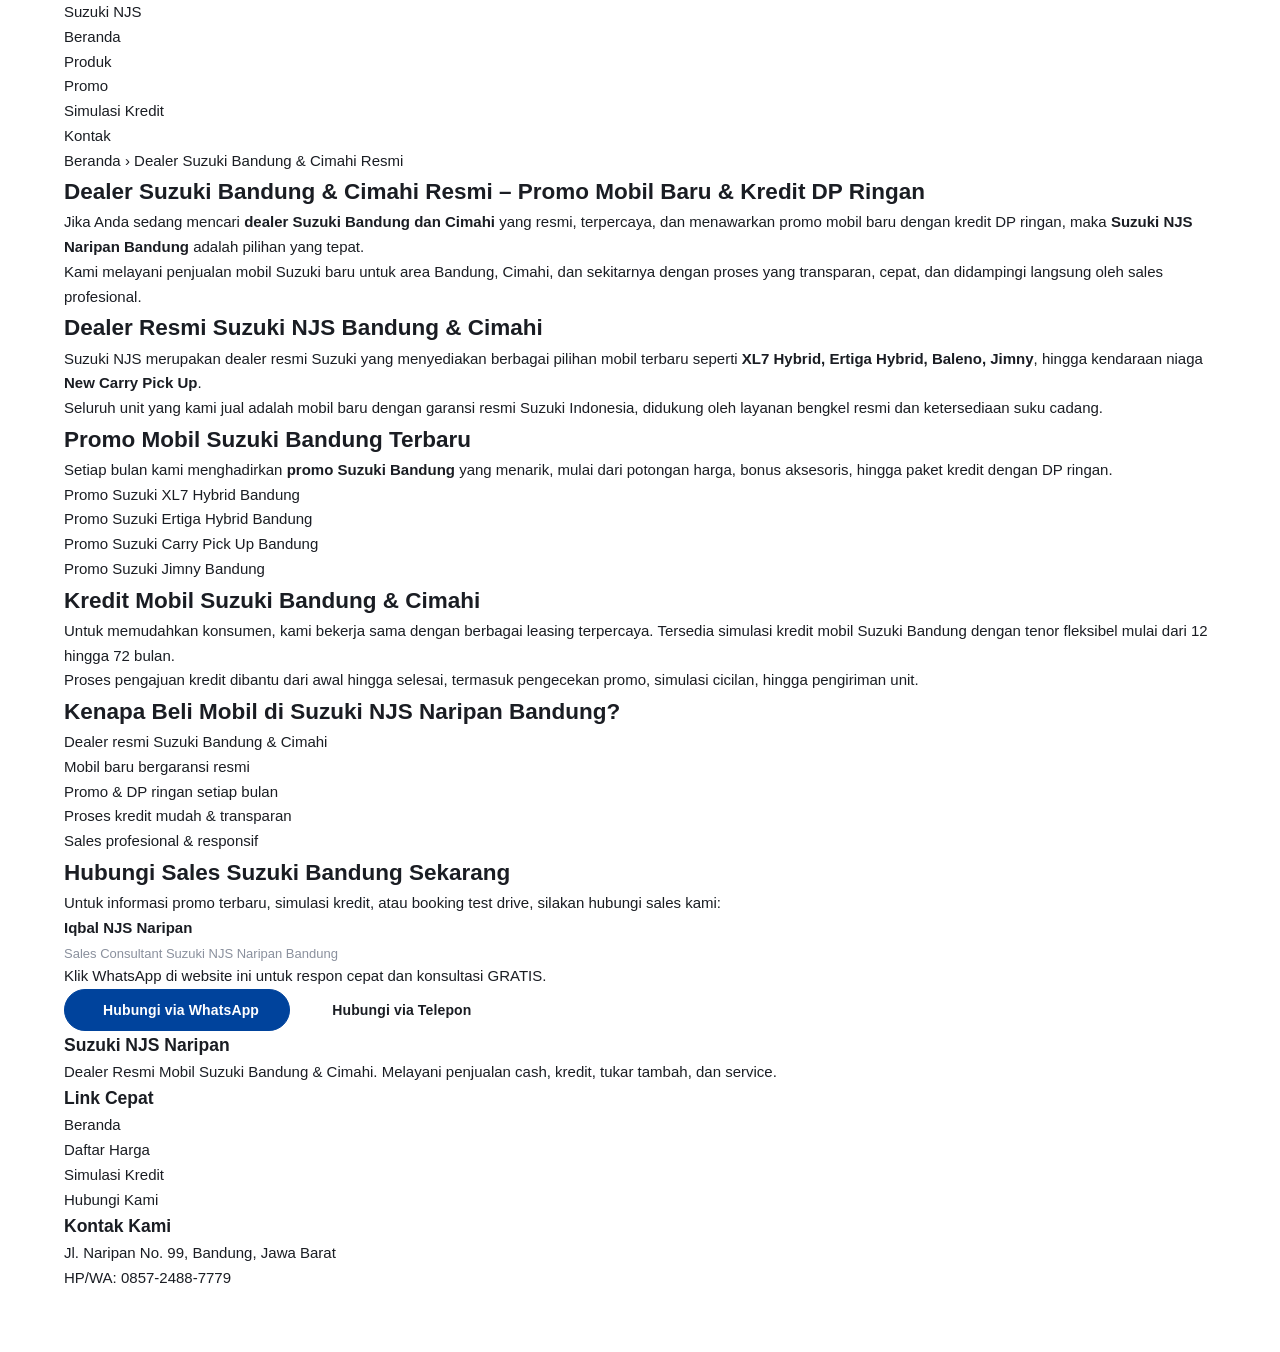
==== commit 12f42645: "Update article1.html" ====
--- a/article1.html
+++ b/article1.html
@@ -2,94 +2,177 @@
 <html lang="id">
 <head>
   <meta charset="UTF-8">
+  <meta name="viewport" content="width=device-width, initial-scale=1.0">
   <title>Dealer Suzuki Bandung & Cimahi Resmi | Promo Mobil Baru & Kredit DP Ringan</title>
 
   <meta name="description" content="Dealer resmi Suzuki Bandung & Cimahi (NJS). Jual mobil baru Suzuki: XL7, Ertiga, Carry, Jimny, Baleno. Promo, kredit DP ringan & proses cepat.">
   <meta name="keywords" content="Dealer Suzuki Bandung, Dealer Suzuki Cimahi, Suzuki Bandung, Suzuki Cimahi, Kredit Suzuki Bandung, Promo Suzuki Bandung">
-  <meta name="viewport" content="width=device-width, initial-scale=1.0">
-
-  <link rel="canonical" href="https://suzukinjsbandung.id/aricle1.html">
+  
+  <!-- Pastikan file style.css ada di folder yang sama -->
   <link rel="stylesheet" href="style.css">
+  <link rel="canonical" href="https://suzukinjsbandung.id/article1.html">
 </head>
 <body>
 
-<main class="container article-page">
+  <!-- ================= NAVBAR ================= -->
+  <header id="navbar">
+    <div class="container navbar-container">
+      <a href="index.html" class="logo">Suzuki NJS</a>
+      
+      <button id="nav-toggle" class="nav-toggle" aria-label="Toggle navigation">
+        <span class="hamburger"></span>
+      </button>
 
-  <h1>Dealer Suzuki Bandung & Cimahi Resmi – Promo Mobil Baru & Kredit DP Ringan</h1>
+      <div id="nav-overlay" class="nav-overlay"></div>
+      
+      <nav id="nav-menu">
+        <ul class="nav-list">
+          <li><a href="index.html">Beranda</a></li>
+          <li><a href="index.html#products">Produk</a></li>
+          <li><a href="index.html#promo">Promo</a></li>
+          <li><a href="index.html#simulation">Simulasi Kredit</a></li>
+          <li><a href="index.html#contact">Kontak</a></li>
+        </ul>
+      </nav>
+    </div>
+  </header>
 
-  <p>
-    Jika Anda sedang mencari <strong>dealer Suzuki Bandung dan Cimahi</strong> yang resmi, terpercaya,
-    dan menawarkan promo mobil baru dengan kredit DP ringan, maka <strong>Suzuki NJS Naripan Bandung</strong>
-    adalah pilihan yang tepat.
-  </p>
+  <!-- ================= MAIN CONTENT (ARTICLE) ================= -->
+  <main class="container article-page">
+    
+    <!-- Breadcrumb / Navigasi Kecil -->
+    <div class="article-breadcrumb">
+      <a href="index.html">Beranda</a> <span>&rsaquo;</span> <span class="current">Dealer Suzuki Bandung & Cimahi Resmi</span>
+    </div>
 
-  <p>
-    Kami melayani penjualan mobil Suzuki baru untuk area Bandung, Cimahi, dan sekitarnya
-    dengan proses yang transparan, cepat, dan didampingi langsung oleh sales profesional.
-  </p>
+    <article class="article-content reveal">
+      
+      <h1 class="article-title">Dealer Suzuki Bandung & Cimahi Resmi – Promo Mobil Baru & Kredit DP Ringan</h1>
 
-  <h2>Dealer Resmi Suzuki NJS Bandung & Cimahi</h2>
-  <p>
-    Suzuki NJS merupakan dealer resmi Suzuki yang menyediakan berbagai pilihan mobil terbaru
-    seperti <strong>XL7 Hybrid, Ertiga Hybrid, Baleno, Jimny</strong>, hingga kendaraan niaga
-    <strong>New Carry Pick Up</strong>.
-  </p>
+      <div class="article-text">
+        <p>
+          Jika Anda sedang mencari <strong>dealer Suzuki Bandung dan Cimahi</strong> yang resmi, terpercaya,
+          dan menawarkan promo mobil baru dengan kredit DP ringan, maka <strong>Suzuki NJS Naripan Bandung</strong>
+          adalah pilihan yang tepat.
+        </p>
 
-  <p>
-    Seluruh unit yang kami jual adalah mobil baru dengan garansi resmi Suzuki Indonesia,
-    didukung oleh layanan bengkel resmi dan ketersediaan suku cadang.
-  </p>
+        <p>
+          Kami melayani penjualan mobil Suzuki baru untuk area Bandung, Cimahi, dan sekitarnya
+          dengan proses yang transparan, cepat, dan didampingi langsung oleh sales profesional.
+        </p>
 
-  <h2>Promo Mobil Suzuki Bandung Terbaru</h2>
-  <p>
-    Setiap bulan kami menghadirkan <strong>promo Suzuki Bandung</strong> yang menarik,
-    mulai dari potongan harga, bonus aksesoris, hingga paket kredit dengan DP ringan.
-  </p>
+        <h2>Dealer Resmi Suzuki NJS Bandung & Cimahi</h2>
+        <p>
+          Suzuki NJS merupakan dealer resmi Suzuki yang menyediakan berbagai pilihan mobil terbaru
+          seperti <strong>XL7 Hybrid, Ertiga Hybrid, Baleno, Jimny</strong>, hingga kendaraan niaga
+          <strong>New Carry Pick Up</strong>.
+        </p>
 
-  <ul>
-    <li>Promo Suzuki XL7 Hybrid Bandung</li>
-    <li>Promo Suzuki Ertiga Hybrid Bandung</li>
-    <li>Promo Suzuki Carry Pick Up Bandung</li>
-    <li>Promo Suzuki Jimny Bandung</li>
-  </ul>
+        <p>
+          Seluruh unit yang kami jual adalah mobil baru dengan garansi resmi Suzuki Indonesia,
+          didukung oleh layanan bengkel resmi dan ketersediaan suku cadang.
+        </p>
 
-  <h2>Kredit Mobil Suzuki Bandung & Cimahi</h2>
-  <p>
-    Untuk memudahkan konsumen, kami bekerja sama dengan berbagai leasing terpercaya.
-    Tersedia simulasi kredit mobil Suzuki Bandung dengan tenor fleksibel mulai dari
-    12 hingga 72 bulan.
-  </p>
+        <h2>Promo Mobil Suzuki Bandung Terbaru</h2>
+        <p>
+          Setiap bulan kami menghadirkan <strong>promo Suzuki Bandung</strong> yang menarik,
+          mulai dari potongan harga, bonus aksesoris, hingga paket kredit dengan DP ringan.
+        </p>
 
-  <p>
-    Proses pengajuan kredit dibantu dari awal hingga selesai,
-    termasuk pengecekan promo, simulasi cicilan, hingga pengiriman unit.
-  </p>
+        <ul class="styled-list">
+          <li>Promo Suzuki XL7 Hybrid Bandung</li>
+          <li>Promo Suzuki Ertiga Hybrid Bandung</li>
+          <li>Promo Suzuki Carry Pick Up Bandung</li>
+          <li>Promo Suzuki Jimny Bandung</li>
+        </ul>
 
-  <h2>Kenapa Beli Mobil di Suzuki NJS Naripan Bandung?</h2>
-  <ul>
-    <li>Dealer resmi Suzuki Bandung & Cimahi</li>
-    <li>Mobil baru bergaransi resmi</li>
-    <li>Promo & DP ringan setiap bulan</li>
-    <li>Proses kredit mudah & transparan</li>
-    <li>Sales profesional & responsif</li>
-  </ul>
+        <h2>Kredit Mobil Suzuki Bandung & Cimahi</h2>
+        <p>
+          Untuk memudahkan konsumen, kami bekerja sama dengan berbagai leasing terpercaya.
+          Tersedia simulasi kredit mobil Suzuki Bandung dengan tenor fleksibel mulai dari
+          12 hingga 72 bulan.
+        </p>
 
-  <h2>Hubungi Sales Suzuki Bandung Sekarang</h2>
-  <p>
-    Untuk informasi promo terbaru, simulasi kredit, atau booking test drive,
-    silakan hubungi sales kami:
-  </p>
+        <p>
+          Proses pengajuan kredit dibantu dari awal hingga selesai,
+          termasuk pengecekan promo, simulasi cicilan, hingga pengiriman unit.
+        </p>
 
-  <p>
-    <strong>Iqbal NJS Naripan</strong><br>
-    Sales Consultant Suzuki NJS Naripan Bandung
-  </p>
+        <h2>Kenapa Beli Mobil di Suzuki NJS Naripan Bandung?</h2>
+        <ul class="styled-list">
+          <li>Dealer resmi Suzuki Bandung & Cimahi</li>
+          <li>Mobil baru bergaransi resmi</li>
+          <li>Promo & DP ringan setiap bulan</li>
+          <li>Proses kredit mudah & transparan</li>
+          <li>Sales profesional & responsif</li>
+        </ul>
+      </div>
 
-  <p>
-    Klik WhatsApp di website ini untuk respon cepat dan konsultasi GRATIS.
-  </p>
+      <!-- Sales Contact Section (Call to Action) -->
+      <div class="sales-cta-box">
+        <h2>Hubungi Sales Suzuki Bandung Sekarang</h2>
+        <p>
+          Untuk informasi promo terbaru, simulasi kredit, atau booking test drive,
+          silakan hubungi sales kami:
+        </p>
 
-</main>
+        <div class="sales-profile">
+          <p class="sales-name"><strong>Iqbal NJS Naripan</strong></p>
+          <p class="sales-role">Sales Consultant Suzuki NJS Naripan Bandung</p>
+        </div>
+
+        <p class="sales-note">
+          Klik WhatsApp di website ini untuk respon cepat dan konsultasi GRATIS.
+        </p>
+
+        <div class="cta-buttons">
+          <a href="https://wa.me/6285724887779?text=Halo%20Sales%20Suzuki,%20saya%20tertarik%20dengan%20promo%20di%20halaman%20artikel" class="btn btn-primary btn-wa" target="_blank">
+            <span class="icon-whatsapp"></span> Hubungi via WhatsApp
+          </a>
+          <a href="tel:+6285724887779" class="btn btn-secondary">
+            <span class="icon-phone"></span> Hubungi via Telepon
+          </a>
+        </div>
+      </div>
+
+    </article>
+  </main>
+
+  <!-- ================= FOOTER ================= -->
+  <footer id="footer">
+    <div class="container footer-content">
+      <div class="footer-section">
+        <h3>Suzuki NJS Naripan</h3>
+        <p>Dealer Resmi Mobil Suzuki Bandung & Cimahi. Melayani penjualan cash, kredit, tukar tambah, dan service.</p>
+      </div>
+      
+      <div class="footer-section">
+        <h3>Link Cepat</h3>
+        <ul>
+          <li><a href="index.html">Beranda</a></li>
+          <li><a href="index.html#products">Daftar Harga</a></li>
+          <li><a href="index.html#simulation">Simulasi Kredit</a></li>
+          <li><a href="index.html#contact">Hubungi Kami</a></li>
+        </ul>
+      </div>
+
+      <div class="footer-section">
+        <h3>Kontak Kami</h3>
+        <p>Jl. Naripan No. 99, Bandung, Jawa Barat</p>
+        <p>HP/WA: 0857-2488-7779</p>
+      </div>
+    </div>
+    
+    <div class="footer-bottom">
+      <div class="container">
+        <p>&copy; 2024 Suzuki NJS Naripan Bandung. All Rights Reserved.</p>
+      </div>
+    </div>
+  </footer>
+
+  <!-- ================= JAVASCRIPT ================= -->
+  <!-- Pastikan file script.js ada di folder yang sama dan sudah berisi kode JS sebelumnya -->
+  <script src="script.js"></script>
 
 </body>
 </html>
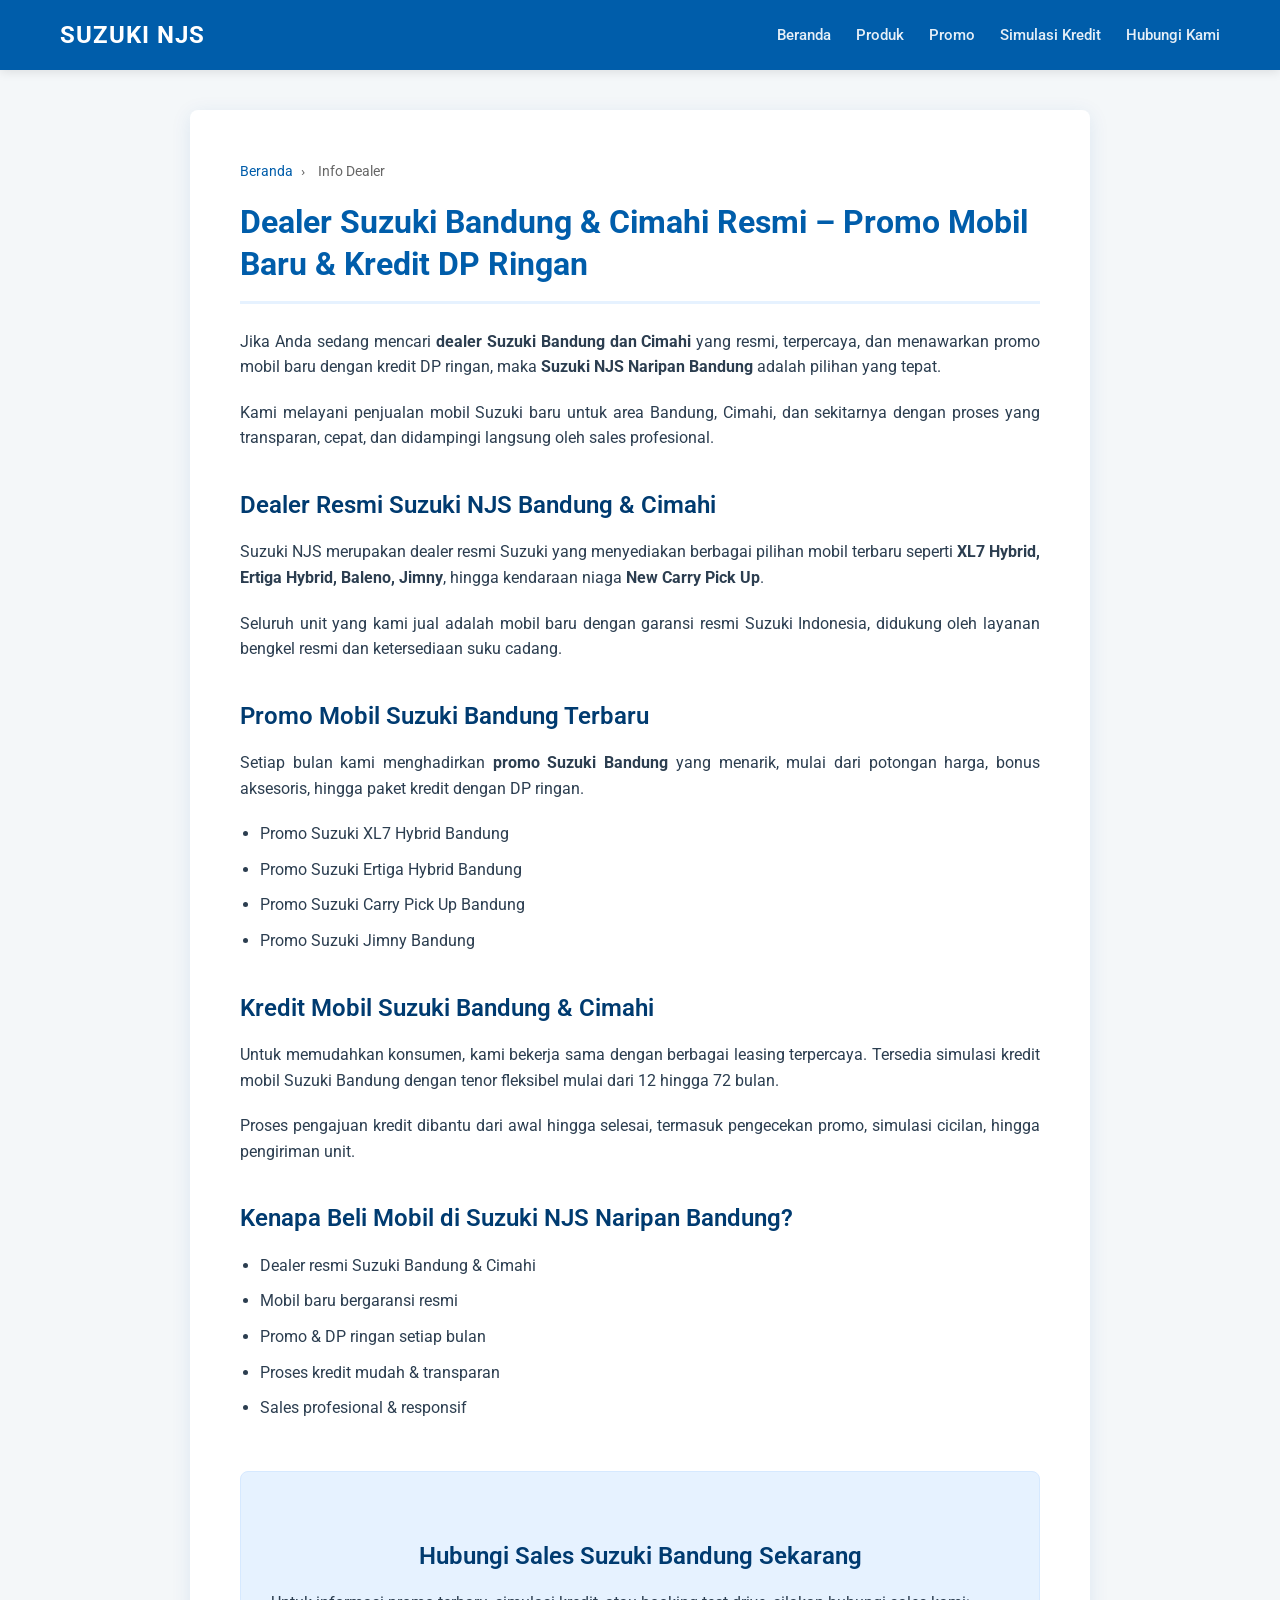
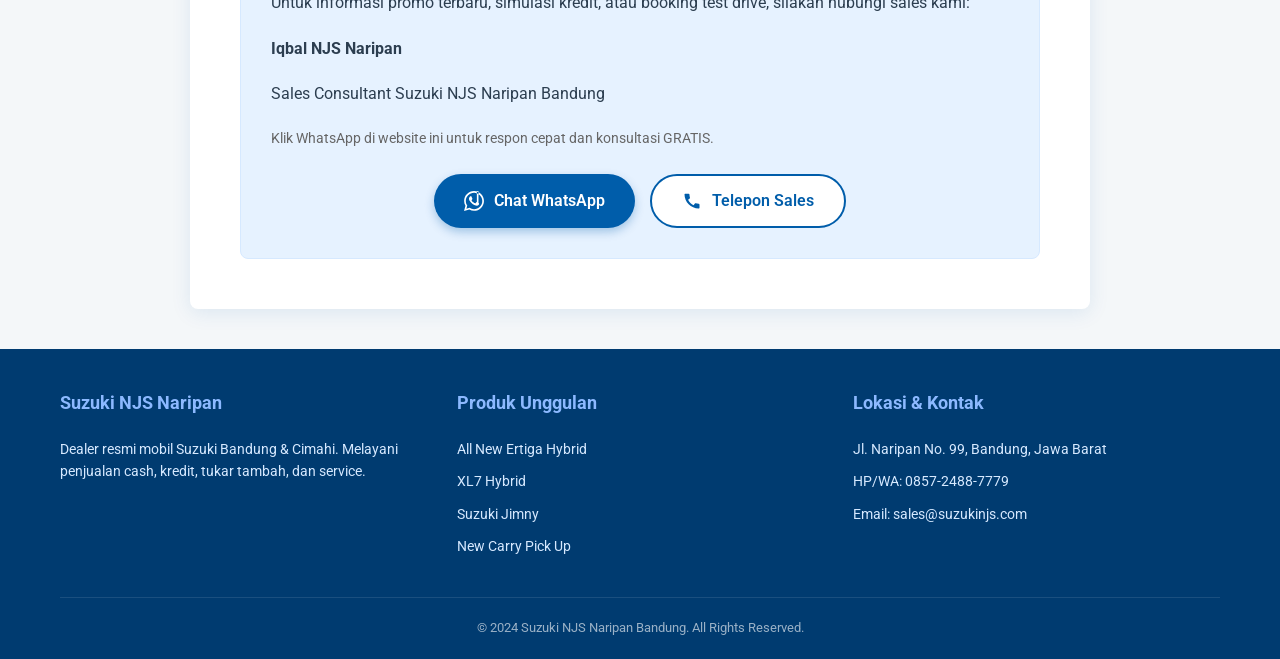
==== commit da8e522d: "Update article1.html" ====
--- a/article1.html
+++ b/article1.html
@@ -7,49 +7,319 @@
 
   <meta name="description" content="Dealer resmi Suzuki Bandung & Cimahi (NJS). Jual mobil baru Suzuki: XL7, Ertiga, Carry, Jimny, Baleno. Promo, kredit DP ringan & proses cepat.">
   <meta name="keywords" content="Dealer Suzuki Bandung, Dealer Suzuki Cimahi, Suzuki Bandung, Suzuki Cimahi, Kredit Suzuki Bandung, Promo Suzuki Bandung">
+  <link rel="canonical" href="https://suzukinjsbandung.id/article1.html">
   
-  <!-- Pastikan file style.css ada di folder yang sama -->
-  <link rel="stylesheet" href="style.css">
-  <link rel="canonical" href="https://suzukinjsbandung.id/article1.html">
+  <!-- Google Fonts untuk tampilan modern -->
+  <link href="https://fonts.googleapis.com/css2?family=Roboto:wght@300;400;500;700&display=swap" rel="stylesheet">
+
+  <style>
+    /* ================= CSS VARIABLES (TEMA SUZUKI PUTIH & BIRU) ================= */
+    :root {
+      --suzuki-blue: #005DAA;       /* Biru Utama Suzuki */
+      --suzuki-dark: #003B70;      /* Biru Gelap untuk Hover/Footer */
+      --suzuki-light: #E6F2FF;     /* Biru sangat muda untuk background section */
+      --text-dark: #2C3E50;        /* Warna teks utama */
+      --text-light: #666666;       /* Warna teks deskripsi */
+      --white: #FFFFFF;
+      --bg-body: #F4F7F9;          /* Abu-abu sangat muda untuk background website */
+      --shadow: 0 4px 20px rgba(0, 93, 170, 0.1); /* Shadow halus bernuansa biru */
+    }
+
+    /* ================= RESET & GLOBAL ================= */
+    * { box-sizing: border-box; margin: 0; padding: 0; }
+    
+    body {
+      font-family: 'Roboto', sans-serif;
+      background-color: var(--bg-body);
+      color: var(--text-dark);
+      line-height: 1.6;
+      display: flex;
+      flex-direction: column;
+      min-height: 100vh;
+    }
+
+    a { text-decoration: none; color: inherit; transition: 0.3s; }
+    ul { list-style: none; }
+    img { max-width: 100%; height: auto; }
+
+    .container {
+      width: 100%;
+      max-width: 1200px;
+      margin: 0 auto;
+      padding: 0 20px;
+    }
+
+    /* ================= NAVBAR ================= */
+    header {
+      background-color: var(--suzuki-blue);
+      color: var(--white);
+      position: sticky;
+      top: 0;
+      z-index: 1000;
+      box-shadow: 0 2px 10px rgba(0,0,0,0.1);
+    }
+
+    .navbar-container {
+      display: flex;
+      justify-content: space-between;
+      align-items: center;
+      height: 70px;
+    }
+
+    .logo {
+      font-size: 24px;
+      font-weight: 700;
+      letter-spacing: 1px;
+      color: var(--white);
+    }
+
+    .nav-menu {
+      display: flex;
+      gap: 25px;
+    }
+
+    .nav-link {
+      color: rgba(255,255,255,0.9);
+      font-weight: 500;
+      font-size: 15px;
+    }
+
+    .nav-link:hover {
+      color: var(--white);
+      text-decoration: underline;
+    }
+
+    .mobile-toggle {
+      display: none;
+      font-size: 24px;
+      cursor: pointer;
+    }
+
+    /* ================= ARTICLE LAYOUT ================= */
+    .article-page {
+      padding: 40px 0;
+      flex: 1; /* Agar footer selalu di bawah */
+    }
+
+    .article-wrapper {
+      background-color: var(--white);
+      max-width: 900px;
+      margin: 0 auto;
+      padding: 50px;
+      border-radius: 8px;
+      box-shadow: var(--shadow);
+    }
+
+    .breadcrumb {
+      margin-bottom: 20px;
+      font-size: 14px;
+      color: var(--suzuki-blue);
+    }
+
+    .breadcrumb span { margin: 0 5px; color: var(--text-light); }
+
+    h1.article-title {
+      color: var(--suzuki-blue);
+      font-size: 32px;
+      font-weight: 700;
+      margin-bottom: 25px;
+      border-bottom: 3px solid var(--suzuki-light);
+      padding-bottom: 15px;
+      line-height: 1.3;
+    }
+
+    .article-content p {
+      margin-bottom: 20px;
+      color: var(--text-dark);
+      font-size: 16px;
+      text-align: justify;
+    }
+
+    .article-content h2 {
+      color: var(--suzuki-dark);
+      font-size: 24px;
+      margin-top: 35px;
+      margin-bottom: 15px;
+      font-weight: 600;
+    }
+
+    .article-content ul {
+      margin: 0 0 20px 20px;
+      list-style-type: disc;
+    }
+
+    .article-content li {
+      margin-bottom: 10px;
+      color: var(--text-dark);
+    }
+
+    /* ================= CTA BOX (SALES) ================= */
+    .sales-cta-box {
+      background-color: var(--suzuki-light);
+      border: 1px solid #D6E9FF;
+      border-radius: 8px;
+      padding: 30px;
+      margin-top: 50px;
+      text-align: center;
+    }
+
+    .sales-cta-box h2 {
+      color: var(--suzuki-dark);
+      margin-bottom: 15px;
+      font-size: 24px;
+    }
+
+    .sales-profile {
+      margin: 20px 0;
+    }
+
+    .sales-name {
+      font-size: 20px;
+      font-weight: 700;
+      color: var(--suzuki-blue);
+      margin-bottom: 5px;
+    }
+
+    .sales-role {
+      font-size: 15px;
+      color: var(--text-light);
+    }
+
+    .cta-buttons {
+      display: flex;
+      justify-content: center;
+      gap: 15px;
+      margin-top: 25px;
+      flex-wrap: wrap;
+    }
+
+    .btn {
+      display: inline-flex;
+      align-items: center;
+      justify-content: center;
+      padding: 12px 30px;
+      border-radius: 50px;
+      font-weight: 600;
+      font-size: 16px;
+      transition: all 0.3s ease;
+      cursor: pointer;
+      border: none;
+    }
+
+    .btn-primary {
+      background-color: var(--suzuki-blue);
+      color: var(--white);
+      box-shadow: 0 4px 10px rgba(0, 93, 170, 0.3);
+    }
+
+    .btn-primary:hover {
+      background-color: var(--suzuki-dark);
+      transform: translateY(-2px);
+    }
+
+    .btn-secondary {
+      background-color: var(--white);
+      color: var(--suzuki-blue);
+      border: 2px solid var(--suzuki-blue);
+    }
+
+    .btn-secondary:hover {
+      background-color: var(--suzuki-blue);
+      color: var(--white);
+    }
+
+    /* ================= FOOTER ================= */
+    footer {
+      background-color: var(--suzuki-dark);
+      color: var(--white);
+      padding: 40px 0 20px;
+      margin-top: auto;
+    }
+
+    .footer-grid {
+      display: grid;
+      grid-template-columns: repeat(auto-fit, minmax(250px, 1fr));
+      gap: 30px;
+      margin-bottom: 30px;
+    }
+
+    .footer-col h3 {
+      font-size: 18px;
+      margin-bottom: 20px;
+      color: #8CB9FF; /* Biru terang untuk judul footer */
+    }
+
+    .footer-col p, .footer-col a {
+      color: #D6E9FF;
+      margin-bottom: 10px;
+      display: block;
+      font-size: 14px;
+    }
+    
+    .footer-col a:hover { color: var(--white); text-decoration: underline; }
+
+    .copyright {
+      border-top: 1px solid rgba(255,255,255,0.1);
+      padding-top: 20px;
+      text-align: center;
+      font-size: 13px;
+      color: rgba(255,255,255,0.6);
+    }
+
+    /* ================= RESPONSIVE ================= */
+    @media (max-width: 768px) {
+      .navbar-container { position: relative; }
+      .nav-menu {
+        display: none; /* Hide default */
+        flex-direction: column;
+        position: absolute;
+        top: 70px;
+        left: 0;
+        width: 100%;
+        background-color: var(--suzuki-blue);
+        padding: 20px;
+        box-shadow: 0 5px 10px rgba(0,0,0,0.1);
+      }
+      .nav-menu.active { display: flex; }
+      .mobile-toggle { display: block; color: white; }
+      
+      .article-wrapper { padding: 30px 20px; }
+      h1.article-title { font-size: 24px; }
+      
+      .cta-buttons { flex-direction: column; }
+      .btn { width: 100%; }
+    }
+  </style>
 </head>
 <body>
 
-  <!-- ================= NAVBAR ================= -->
-  <header id="navbar">
+  <!-- ================= HEADER ================= -->
+  <header>
     <div class="container navbar-container">
-      <a href="index.html" class="logo">Suzuki NJS</a>
-      
-      <button id="nav-toggle" class="nav-toggle" aria-label="Toggle navigation">
-        <span class="hamburger"></span>
-      </button>
-
-      <div id="nav-overlay" class="nav-overlay"></div>
-      
-      <nav id="nav-menu">
-        <ul class="nav-list">
-          <li><a href="index.html">Beranda</a></li>
-          <li><a href="index.html#products">Produk</a></li>
-          <li><a href="index.html#promo">Promo</a></li>
-          <li><a href="index.html#simulation">Simulasi Kredit</a></li>
-          <li><a href="index.html#contact">Kontak</a></li>
-        </ul>
+      <a href="index.html" class="logo">SUZUKI NJS</a>
+      <div class="mobile-toggle" onclick="toggleMenu()">☰</div>
+      <nav class="nav-menu" id="navMenu">
+        <a href="index.html" class="nav-link">Beranda</a>
+        <a href="index.html#products" class="nav-link">Produk</a>
+        <a href="index.html#promo" class="nav-link">Promo</a>
+        <a href="index.html#simulation" class="nav-link">Simulasi Kredit</a>
+        <a href="index.html#contact" class="nav-link">Hubungi Kami</a>
       </nav>
     </div>
   </header>
 
-  <!-- ================= MAIN CONTENT (ARTICLE) ================= -->
+  <!-- ================= MAIN CONTENT ================= -->
   <main class="container article-page">
     
-    <!-- Breadcrumb / Navigasi Kecil -->
-    <div class="article-breadcrumb">
-      <a href="index.html">Beranda</a> <span>&rsaquo;</span> <span class="current">Dealer Suzuki Bandung & Cimahi Resmi</span>
-    </div>
-
-    <article class="article-content reveal">
-      
-      <h1 class="article-title">Dealer Suzuki Bandung & Cimahi Resmi – Promo Mobil Baru & Kredit DP Ringan</h1>
-
-      <div class="article-text">
+    <div class="article-wrapper">
+      <!-- Breadcrumb -->
+      <div class="breadcrumb">
+        <a href="index.html">Beranda</a> <span>&rsaquo;</span> <span class="current">Info Dealer</span>
+      </div>
+
+      <article class="article-content">
+        <h1 class="article-title">Dealer Suzuki Bandung & Cimahi Resmi – Promo Mobil Baru & Kredit DP Ringan</h1>
+
         <p>
           Jika Anda sedang mencari <strong>dealer Suzuki Bandung dan Cimahi</strong> yang resmi, terpercaya,
           dan menawarkan promo mobil baru dengan kredit DP ringan, maka <strong>Suzuki NJS Naripan Bandung</strong>
@@ -79,7 +349,7 @@
           mulai dari potongan harga, bonus aksesoris, hingga paket kredit dengan DP ringan.
         </p>
 
-        <ul class="styled-list">
+        <ul>
           <li>Promo Suzuki XL7 Hybrid Bandung</li>
           <li>Promo Suzuki Ertiga Hybrid Bandung</li>
           <li>Promo Suzuki Carry Pick Up Bandung</li>
@@ -99,80 +369,90 @@
         </p>
 
         <h2>Kenapa Beli Mobil di Suzuki NJS Naripan Bandung?</h2>
-        <ul class="styled-list">
+        <ul>
           <li>Dealer resmi Suzuki Bandung & Cimahi</li>
           <li>Mobil baru bergaransi resmi</li>
           <li>Promo & DP ringan setiap bulan</li>
           <li>Proses kredit mudah & transparan</li>
           <li>Sales profesional & responsif</li>
         </ul>
-      </div>
-
-      <!-- Sales Contact Section (Call to Action) -->
-      <div class="sales-cta-box">
-        <h2>Hubungi Sales Suzuki Bandung Sekarang</h2>
-        <p>
-          Untuk informasi promo terbaru, simulasi kredit, atau booking test drive,
-          silakan hubungi sales kami:
-        </p>
-
-        <div class="sales-profile">
-          <p class="sales-name"><strong>Iqbal NJS Naripan</strong></p>
-          <p class="sales-role">Sales Consultant Suzuki NJS Naripan Bandung</p>
+
+        <!-- CTA SECTION (SALES) -->
+        <div class="sales-cta-box">
+          <h2>Hubungi Sales Suzuki Bandung Sekarang</h2>
+          <p>
+            Untuk informasi promo terbaru, simulasi kredit, atau booking test drive,
+            silakan hubungi sales kami:
+          </p>
+
+          <div class="sales-profile">
+            <p class="sales-name"><strong>Iqbal NJS Naripan</strong></p>
+            <p class="sales-role">Sales Consultant Suzuki NJS Naripan Bandung</p>
+          </div>
+
+          <p style="font-size: 14px; color: #666;">
+            Klik WhatsApp di website ini untuk respon cepat dan konsultasi GRATIS.
+          </p>
+
+          <div class="cta-buttons">
+            <!-- Tombol WhatsApp (Hijau sedikit tapi dikunci tema biru di CSS, kita biarkan biru agar matching) -->
+            <a href="https://wa.me/6285724887779?text=Halo%20Sales%20Suzuki,%20saya%20ingin%20info%20promo%20dan%20kredit" class="btn btn-primary" target="_blank">
+              <svg style="width:20px; height:20px; margin-right:10px;" fill="currentColor" viewBox="0 0 24 24"><path d="M.057 24l1.687-6.163c-1.041-1.804-1.588-3.849-1.587-5.946.003-6.556 5.338-11.891 11.893-11.891 3.181.001 6.167 1.24 8.413 3.488 2.245 2.248 3.481 5.236 3.48 8.414-.003 6.557-5.338 11.892-11.893 11.892-1.99-.001-3.951-.5-5.688-1.448l-6.305 1.654zm6.597-3.807c1.676.995 3.276 1.591 5.392 1.592 5.448 0 9.886-4.434 9.889-9.885.002-5.462-4.415-9.89-9.881-9.892-5.452 0-9.887 4.434-9.889 9.884-.001 2.225.651 3.891 1.746 5.634l-.999 3.648 3.742-.981zm11.387-5.464c-.074-.124-.272-.198-.57-.347-.297-.149-1.758-868-2.031-.967-.272-.099-.47-.149-.669.149-.198.297-.768.967-.941 1.165-.173.198-.347.223-.644.074-.297-.149-1.255-.463-2.39-1.475-.883-.788-1.48-1.761-1.653-2.059-.173-.297-.018-.458.13-.606.134-.133.297-.347.446-.521.151-.172.2-.296.3-.495.099-.198.05-.372-.025-.521-.075-.148-.669-1.611-.916-2.206-.242-.579-.487-.501-.669-.51l-.57-.01c-.198 0-.52.074-.792.372-.272.297-1.04 1.017-1.04 2.479 0 1.462 1.065 2.875 1.213 3.074.149.198 2.095 3.2 5.076 4.487.709.306 1.263.489 1.694.626.712.226 1.36.194 1.872.118.571-.085 1.758-.719 2.006-1.413.248-.695.248-1.29.173-1.414z"/></svg>
+              Chat WhatsApp
+            </a>
+            
+            <!-- Tombol Telepon -->
+            <a href="tel:+6285724887779" class="btn btn-secondary">
+              <svg style="width:20px; height:20px; margin-right:10px;" fill="currentColor" viewBox="0 0 24 24"><path d="M20.01 15.38c-1.23 0-2.42-.2-3.53-.56-.35-.12-.74-.03-1.01.24l-1.57 1.97c-2.83-1.44-5.15-3.75-6.59-6.59l1.97-1.57c.27-.28.36-.67.24-1.02-.37-1.11-.56-2.3-.56-3.53 0-.54-.45-.99-.99-.99H4.19C3.65 3 3 3.24 3 3.99 3 13.28 10.73 21 20.01 21c.71 0 .99-.63.99-1.18v-3.45c0-.54-.45-.99-.99-.99z"/></svg>
+              Telepon Sales
+            </a>
+          </div>
         </div>
-
-        <p class="sales-note">
-          Klik WhatsApp di website ini untuk respon cepat dan konsultasi GRATIS.
-        </p>
-
-        <div class="cta-buttons">
-          <a href="https://wa.me/6285724887779?text=Halo%20Sales%20Suzuki,%20saya%20tertarik%20dengan%20promo%20di%20halaman%20artikel" class="btn btn-primary btn-wa" target="_blank">
-            <span class="icon-whatsapp"></span> Hubungi via WhatsApp
-          </a>
-          <a href="tel:+6285724887779" class="btn btn-secondary">
-            <span class="icon-phone"></span> Hubungi via Telepon
-          </a>
+        <!-- END CTA -->
+
+      </article>
+    </div>
+
+  </main>
+
+  <!-- ================= FOOTER ================= -->
+  <footer>
+    <div class="container">
+      <div class="footer-grid">
+        <div class="footer-col">
+          <h3>Suzuki NJS Naripan</h3>
+          <p>Dealer resmi mobil Suzuki Bandung & Cimahi. Melayani penjualan cash, kredit, tukar tambah, dan service.</p>
+        </div>
+        
+        <div class="footer-col">
+          <h3>Produk Unggulan</h3>
+          <a href="#">All New Ertiga Hybrid</a>
+          <a href="#">XL7 Hybrid</a>
+          <a href="#">Suzuki Jimny</a>
+          <a href="#">New Carry Pick Up</a>
+        </div>
+
+        <div class="footer-col">
+          <h3>Lokasi & Kontak</h3>
+          <p>Jl. Naripan No. 99, Bandung, Jawa Barat</p>
+          <p>HP/WA: 0857-2488-7779</p>
+          <p>Email: sales@suzukinjs.com</p>
         </div>
       </div>
-
-    </article>
-  </main>
-
-  <!-- ================= FOOTER ================= -->
-  <footer id="footer">
-    <div class="container footer-content">
-      <div class="footer-section">
-        <h3>Suzuki NJS Naripan</h3>
-        <p>Dealer Resmi Mobil Suzuki Bandung & Cimahi. Melayani penjualan cash, kredit, tukar tambah, dan service.</p>
-      </div>
       
-      <div class="footer-section">
-        <h3>Link Cepat</h3>
-        <ul>
-          <li><a href="index.html">Beranda</a></li>
-          <li><a href="index.html#products">Daftar Harga</a></li>
-          <li><a href="index.html#simulation">Simulasi Kredit</a></li>
-          <li><a href="index.html#contact">Hubungi Kami</a></li>
-        </ul>
-      </div>
-
-      <div class="footer-section">
-        <h3>Kontak Kami</h3>
-        <p>Jl. Naripan No. 99, Bandung, Jawa Barat</p>
-        <p>HP/WA: 0857-2488-7779</p>
-      </div>
-    </div>
-    
-    <div class="footer-bottom">
-      <div class="container">
-        <p>&copy; 2024 Suzuki NJS Naripan Bandung. All Rights Reserved.</p>
+      <div class="copyright">
+        &copy; 2024 Suzuki NJS Naripan Bandung. All Rights Reserved.
       </div>
     </div>
   </footer>
 
-  <!-- ================= JAVASCRIPT ================= -->
-  <!-- Pastikan file script.js ada di folder yang sama dan sudah berisi kode JS sebelumnya -->
-  <script src="script.js"></script>
+  <!-- Script Sederhana untuk Mobile Menu -->
+  <script>
+    function toggleMenu() {
+      var menu = document.getElementById("navMenu");
+      menu.classList.toggle("active");
+    }
+  </script>
 
 </body>
 </html>
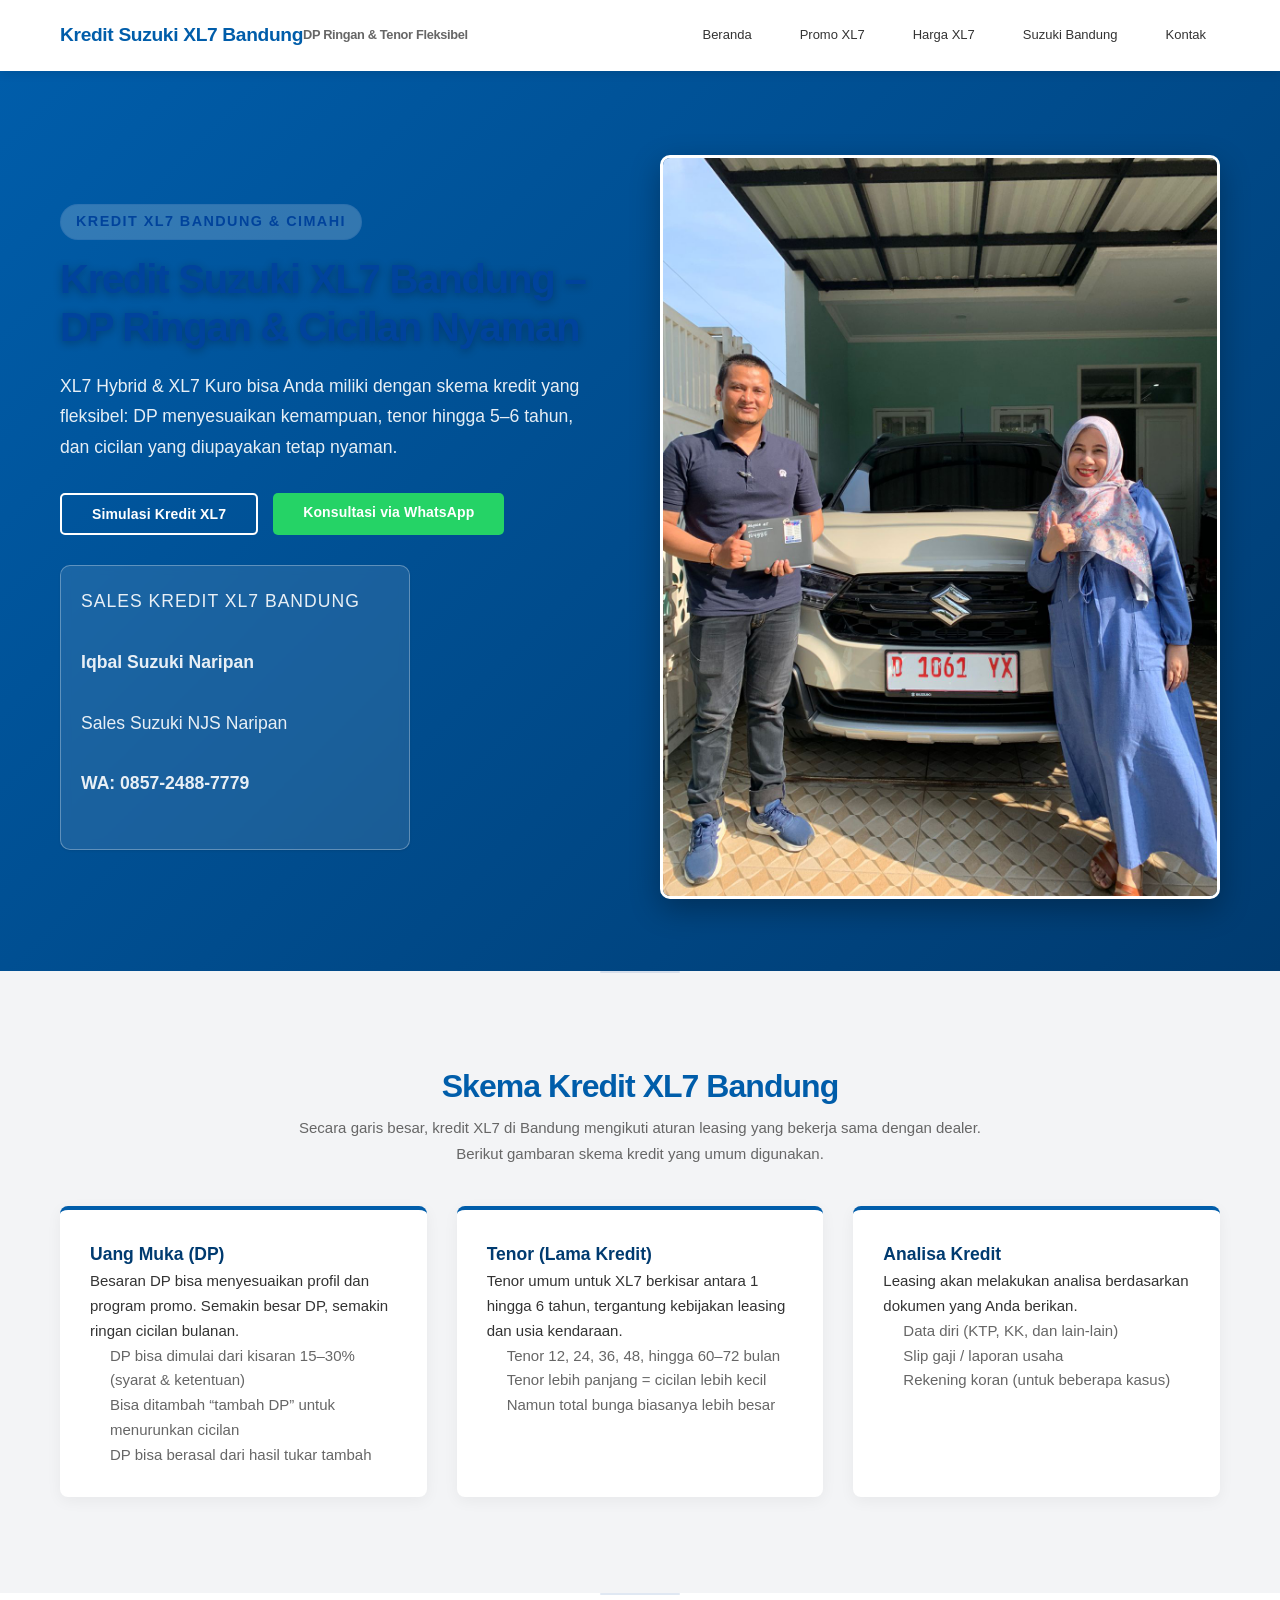
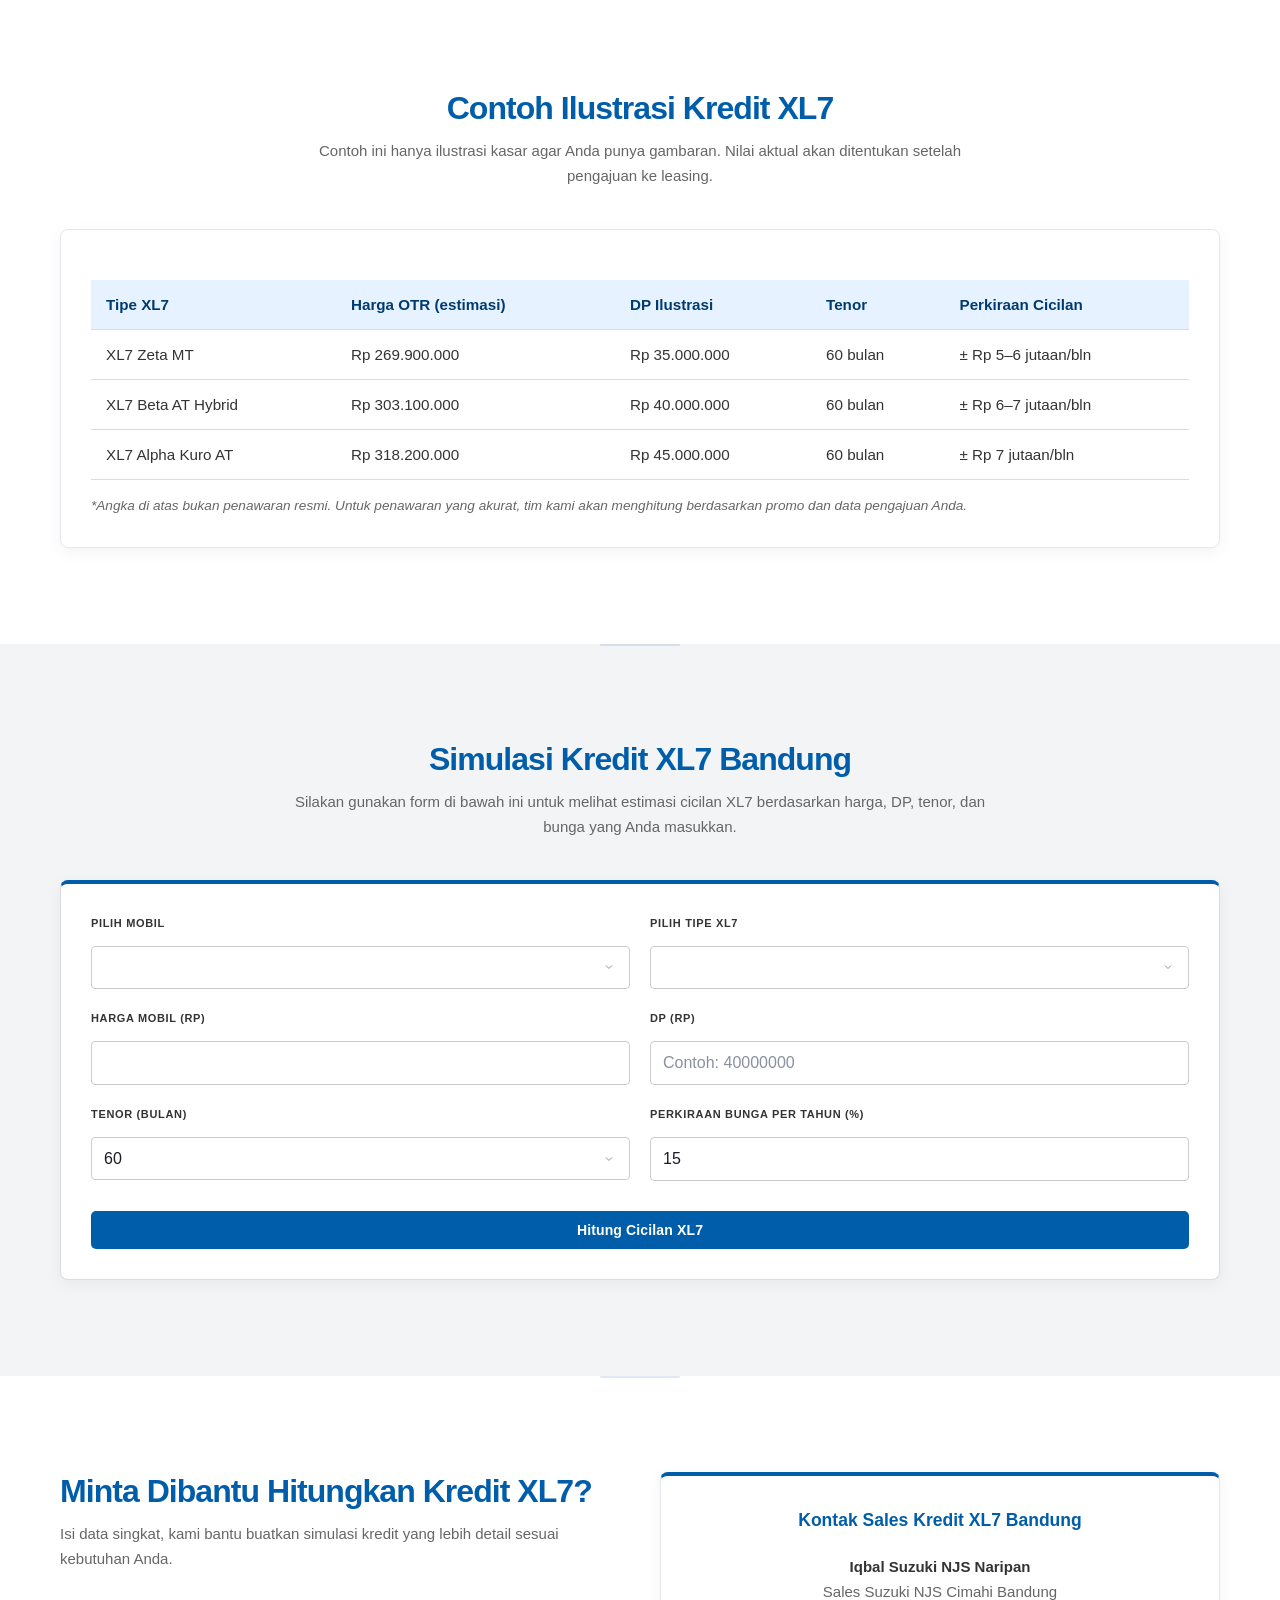
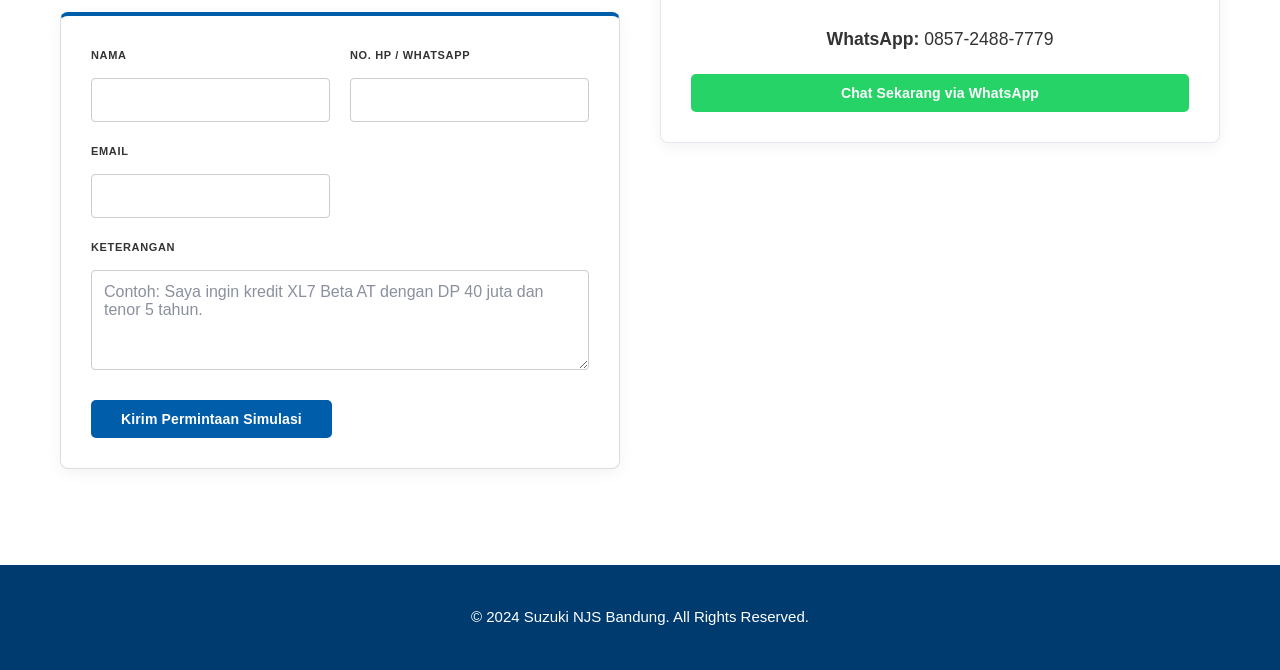
==== commit ad3cff9e: "Update article1.html" ====
--- a/article1.html
+++ b/article1.html
@@ -1,458 +1,424 @@
 <!DOCTYPE html>
 <html lang="id">
 <head>
-  <meta charset="UTF-8">
-  <meta name="viewport" content="width=device-width, initial-scale=1.0">
-  <title>Dealer Suzuki Bandung & Cimahi Resmi | Promo Mobil Baru & Kredit DP Ringan</title>
-
-  <meta name="description" content="Dealer resmi Suzuki Bandung & Cimahi (NJS). Jual mobil baru Suzuki: XL7, Ertiga, Carry, Jimny, Baleno. Promo, kredit DP ringan & proses cepat.">
-  <meta name="keywords" content="Dealer Suzuki Bandung, Dealer Suzuki Cimahi, Suzuki Bandung, Suzuki Cimahi, Kredit Suzuki Bandung, Promo Suzuki Bandung">
-  <link rel="canonical" href="https://suzukinjsbandung.id/article1.html">
-  
-  <!-- Google Fonts untuk tampilan modern -->
-  <link href="https://fonts.googleapis.com/css2?family=Roboto:wght@300;400;500;700&display=swap" rel="stylesheet">
-
+  <meta charset="UTF-8" />
+  <meta name="viewport" content="width=device-width, initial-scale=1.0" />
+
+  <title>Kredit Suzuki XL7 Bandung | Simulasi DP Ringan & Cicilan</title>
+
+  <meta name="description" content="Kredit Suzuki XL7 Bandung – simulasi cicilan XL7 Hybrid & XL7 Kuro dengan DP ringan dan tenor fleksibel. Cocok untuk keluarga di Bandung & Cimahi. Hubungi Wildan 0897-8426-860.">
+  <meta name="keywords" content="Kredit XL7 Bandung, Kredit Suzuki XL7 Bandung, Cicilan XL7 Bandung, DP XL7 Bandung">
+  <link rel="canonical" href="https://suzukinjsbandung.id/kredit-xl7-bandung.html" />
+
+  <script type="application/ld+json">
+  {
+    "@context": "https://schema.org",
+    "@type": "WebPage",
+    "name": "Kredit Suzuki XL7 Bandung",
+    "url": "https://suzukinjsbandung.id/kredit-xl7-bandung.html",
+    "inLanguage": "id-ID",
+    "description": "Informasi kredit, simulasi cicilan, dan DP XL7 untuk area Bandung & Cimahi."
+  }
+  </script>
+
+  <!-- Link ke Style.css Utama Anda -->
+  <link rel="stylesheet" href="style.css" />
+
+  <!-- STYLE KHUSUS UNTUK HALAMAN INI (Supaya layout landing page terlihat bagus) -->
   <style>
-    /* ================= CSS VARIABLES (TEMA SUZUKI PUTIH & BIRU) ================= */
+    /* --- Variabel Warna Suzuki --- */
     :root {
-      --suzuki-blue: #005DAA;       /* Biru Utama Suzuki */
-      --suzuki-dark: #003B70;      /* Biru Gelap untuk Hover/Footer */
-      --suzuki-light: #E6F2FF;     /* Biru sangat muda untuk background section */
-      --text-dark: #2C3E50;        /* Warna teks utama */
-      --text-light: #666666;       /* Warna teks deskripsi */
-      --white: #FFFFFF;
-      --bg-body: #F4F7F9;          /* Abu-abu sangat muda untuk background website */
-      --shadow: 0 4px 20px rgba(0, 93, 170, 0.1); /* Shadow halus bernuansa biru */
+      --suzuki-blue: #005DAA;
+      --suzuki-dark: #003B70;
+      --suzuki-light: #E6F2FF;
+      --text-dark: #333333;
+      --text-gray: #666666;
+      --white: #ffffff;
     }
 
-    /* ================= RESET & GLOBAL ================= */
-    * { box-sizing: border-box; margin: 0; padding: 0; }
-    
-    body {
-      font-family: 'Roboto', sans-serif;
-      background-color: var(--bg-body);
-      color: var(--text-dark);
-      line-height: 1.6;
-      display: flex;
-      flex-direction: column;
-      min-height: 100vh;
+    /* --- Reset & Layout --- */
+    body { font-family: 'Segoe UI', Tahoma, Geneva, Verdana, sans-serif; color: var(--text-dark); background-color: #f9fafb; margin: 0; }
+    .container { max-width: 1200px; margin: 0 auto; padding: 0 20px; }
+    
+    section { padding: 60px 0; }
+    .section { background-color: var(--white); }
+    .section-light { background-color: #f3f4f6; }
+
+    /* --- Navbar --- */
+    header.navbar { background-color: var(--white); box-shadow: 0 2px 10px rgba(0,0,0,0.1); position: sticky; top: 0; z-index: 999; }
+    .navbox { display: flex; justify-content: space-between; align-items: center; height: 70px; }
+    .nav-logo-main { color: var(--suzuki-blue); font-weight: bold; font-size: 1.2rem; display: block; }
+    .nav-logo-sub { color: var(--text-gray); font-size: 0.8rem; display: block; }
+    .nav-menu { display: flex; gap: 20px; }
+    .nav-menu a { text-decoration: none; color: var(--text-dark); font-weight: 500; transition: 0.3s; }
+    .nav-menu a:hover { color: var(--suzuki-blue); }
+    .nav-toggle { display: none; background: none; border: none; font-size: 1.5rem; cursor: pointer; color: var(--suzuki-blue); }
+
+    /* --- Hero Section --- */
+    .hero { background: linear-gradient(135deg, var(--suzuki-blue) 0%, var(--suzuki-dark) 100%); color: var(--white); }
+    .hero-content { display: flex; flex-wrap: wrap; align-items: center; justify-content: space-between; gap: 40px; }
+    .hero-left { flex: 1; min-width: 300px; }
+    .hero-right { flex: 1; min-width: 300px; text-align: center; }
+    
+    .hero-badge { display: inline-block; background: rgba(255,255,255,0.2); padding: 5px 15px; border-radius: 20px; font-size: 0.9rem; margin-bottom: 15px; }
+    .hero h1 { font-size: 2.5rem; line-height: 1.2; margin-bottom: 20px; }
+    .hero p { font-size: 1.1rem; opacity: 0.9; margin-bottom: 30px; }
+    
+    .hero-buttons { display: flex; gap: 15px; margin-bottom: 30px; flex-wrap: wrap; }
+    
+    /* Buttons */
+    .btn { display: inline-block; padding: 12px 30px; border-radius: 5px; text-decoration: none; font-weight: bold; transition: 0.3s; cursor: pointer; border: none; }
+    .btn-primary { background-color: #25D366; color: white; } /* Warna WA */
+    .btn-primary:hover { background-color: #1ebc57; }
+    .btn-outline { background-color: transparent; border: 2px solid white; color: white; }
+    .btn-outline:hover { background-color: white; color: var(--suzuki-blue); }
+    
+    /* Sales Card in Hero */
+    .hero-sales-card { background: rgba(255,255,255,0.1); border: 1px solid rgba(255,255,255,0.3); padding: 20px; border-radius: 10px; backdrop-filter: blur(5px); max-width: 350px; }
+    .sales-label { font-size: 0.8rem; text-transform: uppercase; letter-spacing: 1px; margin-bottom: 5px; opacity: 0.8; }
+    .sales-name { font-size: 1.2rem; font-weight: bold; margin: 0; }
+    .sales-role { font-size: 0.9rem; margin: 5px 0; }
+    .sales-phone { font-size: 1rem; font-weight: bold; margin: 0; color: #FFD700; }
+    
+    .hero-right img { max-width: 100%; height: auto; border-radius: 10px; box-shadow: 0 10px 30px rgba(0,0,0,0.3); }
+
+    /* --- Section Titles --- */
+    .section-title { text-align: center; color: var(--suzuki-blue); font-size: 2rem; margin-bottom: 10px; }
+    .section-subtitle { text-align: center; color: var(--text-gray); margin-bottom: 40px; max-width: 700px; margin-left: auto; margin-right: auto; }
+
+    /* --- Article Grid (Penjelasan) --- */
+    .article-grid { display: grid; grid-template-columns: repeat(auto-fit, minmax(300px, 1fr)); gap: 30px; }
+    .article-card { background: white; padding: 30px; border-radius: 8px; box-shadow: 0 4px 15px rgba(0,0,0,0.05); border-top: 4px solid var(--suzuki-blue); }
+    .article-card h3 { color: var(--suzuki-dark); margin-top: 0; }
+    .article-card ul { padding-left: 20px; color: var(--text-gray); }
+
+    /* --- Table Styling --- */
+    .card { background: white; padding: 30px; border-radius: 8px; box-shadow: 0 4px 15px rgba(0,0,0,0.05); }
+    table { width: 100%; border-collapse: collapse; margin-top: 20px; font-size: 0.95rem; }
+    th, td { padding: 12px 15px; text-align: left; border-bottom: 1px solid #ddd; }
+    th { background-color: var(--suzuki-light); color: var(--suzuki-dark); font-weight: bold; }
+    tr:hover { background-color: #f9f9f9; }
+
+    /* --- Simulation Form --- */
+    .simulation-form { border: 1px solid #ddd; border-top: 4px solid var(--suzuki-blue); }
+    .form-grid { display: grid; grid-template-columns: 1fr 1fr; gap: 20px; }
+    .form-group { display: flex; flex-direction: column; }
+    .form-group label { margin-bottom: 8px; font-weight: 600; color: var(--text-dark); }
+    .form-group input, .form-group select, .form-group textarea { padding: 12px; border: 1px solid #ccc; border-radius: 4px; font-size: 1rem; }
+    .form-group.full-width { grid-column: 1 / -1; }
+    .form-actions { grid-column: 1 / -1; margin-top: 10px; }
+    .simulation-result { margin-top: 30px; display: none; border: 1px solid #ddd; }
+    .simulation-result.show { display: block; animation: fadeIn 0.5s; }
+
+    /* --- Contact Grid --- */
+    .contact-grid { display: grid; grid-template-columns: 1fr 1fr; gap: 40px; align-items: start; }
+    .contact-card { border: 1px solid #ddd; border-top: 4px solid var(--suzuki-blue); }
+    .btn-full { display: block; width: 100%; text-align: center; margin-top: 15px; }
+
+    /* --- Mobile Responsive --- */
+    @media (max-width: 768px) {
+      .nav-menu { display: none; flex-direction: column; position: absolute; top: 70px; left: 0; width: 100%; background: white; padding: 20px; box-shadow: 0 5px 10px rgba(0,0,0,0.1); }
+      .nav-menu.active { display: flex; }
+      .nav-toggle { display: block; }
+      .hero-content { text-align: center; flex-direction: column-reverse; }
+      .hero-buttons { justify-content: center; }
+      .hero-sales-card { margin: 0 auto; }
+      .form-grid { grid-template-columns: 1fr; }
+      .contact-grid { grid-template-columns: 1fr; }
+      .hero h1 { font-size: 2rem; }
     }
 
-    a { text-decoration: none; color: inherit; transition: 0.3s; }
-    ul { list-style: none; }
-    img { max-width: 100%; height: auto; }
-
-    .container {
-      width: 100%;
-      max-width: 1200px;
-      margin: 0 auto;
-      padding: 0 20px;
-    }
-
-    /* ================= NAVBAR ================= */
-    header {
-      background-color: var(--suzuki-blue);
-      color: var(--white);
-      position: sticky;
-      top: 0;
-      z-index: 1000;
-      box-shadow: 0 2px 10px rgba(0,0,0,0.1);
-    }
-
-    .navbar-container {
-      display: flex;
-      justify-content: space-between;
-      align-items: center;
-      height: 70px;
-    }
-
-    .logo {
-      font-size: 24px;
-      font-weight: 700;
-      letter-spacing: 1px;
-      color: var(--white);
-    }
-
-    .nav-menu {
-      display: flex;
-      gap: 25px;
-    }
-
-    .nav-link {
-      color: rgba(255,255,255,0.9);
-      font-weight: 500;
-      font-size: 15px;
-    }
-
-    .nav-link:hover {
-      color: var(--white);
-      text-decoration: underline;
-    }
-
-    .mobile-toggle {
-      display: none;
-      font-size: 24px;
-      cursor: pointer;
-    }
-
-    /* ================= ARTICLE LAYOUT ================= */
-    .article-page {
-      padding: 40px 0;
-      flex: 1; /* Agar footer selalu di bawah */
-    }
-
-    .article-wrapper {
-      background-color: var(--white);
-      max-width: 900px;
-      margin: 0 auto;
-      padding: 50px;
-      border-radius: 8px;
-      box-shadow: var(--shadow);
-    }
-
-    .breadcrumb {
-      margin-bottom: 20px;
-      font-size: 14px;
-      color: var(--suzuki-blue);
-    }
-
-    .breadcrumb span { margin: 0 5px; color: var(--text-light); }
-
-    h1.article-title {
-      color: var(--suzuki-blue);
-      font-size: 32px;
-      font-weight: 700;
-      margin-bottom: 25px;
-      border-bottom: 3px solid var(--suzuki-light);
-      padding-bottom: 15px;
-      line-height: 1.3;
-    }
-
-    .article-content p {
-      margin-bottom: 20px;
-      color: var(--text-dark);
-      font-size: 16px;
-      text-align: justify;
-    }
-
-    .article-content h2 {
-      color: var(--suzuki-dark);
-      font-size: 24px;
-      margin-top: 35px;
-      margin-bottom: 15px;
-      font-weight: 600;
-    }
-
-    .article-content ul {
-      margin: 0 0 20px 20px;
-      list-style-type: disc;
-    }
-
-    .article-content li {
-      margin-bottom: 10px;
-      color: var(--text-dark);
-    }
-
-    /* ================= CTA BOX (SALES) ================= */
-    .sales-cta-box {
-      background-color: var(--suzuki-light);
-      border: 1px solid #D6E9FF;
-      border-radius: 8px;
-      padding: 30px;
-      margin-top: 50px;
-      text-align: center;
-    }
-
-    .sales-cta-box h2 {
-      color: var(--suzuki-dark);
-      margin-bottom: 15px;
-      font-size: 24px;
-    }
-
-    .sales-profile {
-      margin: 20px 0;
-    }
-
-    .sales-name {
-      font-size: 20px;
-      font-weight: 700;
-      color: var(--suzuki-blue);
-      margin-bottom: 5px;
-    }
-
-    .sales-role {
-      font-size: 15px;
-      color: var(--text-light);
-    }
-
-    .cta-buttons {
-      display: flex;
-      justify-content: center;
-      gap: 15px;
-      margin-top: 25px;
-      flex-wrap: wrap;
-    }
-
-    .btn {
-      display: inline-flex;
-      align-items: center;
-      justify-content: center;
-      padding: 12px 30px;
-      border-radius: 50px;
-      font-weight: 600;
-      font-size: 16px;
-      transition: all 0.3s ease;
-      cursor: pointer;
-      border: none;
-    }
-
-    .btn-primary {
-      background-color: var(--suzuki-blue);
-      color: var(--white);
-      box-shadow: 0 4px 10px rgba(0, 93, 170, 0.3);
-    }
-
-    .btn-primary:hover {
-      background-color: var(--suzuki-dark);
-      transform: translateY(-2px);
-    }
-
-    .btn-secondary {
-      background-color: var(--white);
-      color: var(--suzuki-blue);
-      border: 2px solid var(--suzuki-blue);
-    }
-
-    .btn-secondary:hover {
-      background-color: var(--suzuki-blue);
-      color: var(--white);
-    }
-
-    /* ================= FOOTER ================= */
-    footer {
-      background-color: var(--suzuki-dark);
-      color: var(--white);
-      padding: 40px 0 20px;
-      margin-top: auto;
-    }
-
-    .footer-grid {
-      display: grid;
-      grid-template-columns: repeat(auto-fit, minmax(250px, 1fr));
-      gap: 30px;
-      margin-bottom: 30px;
-    }
-
-    .footer-col h3 {
-      font-size: 18px;
-      margin-bottom: 20px;
-      color: #8CB9FF; /* Biru terang untuk judul footer */
-    }
-
-    .footer-col p, .footer-col a {
-      color: #D6E9FF;
-      margin-bottom: 10px;
-      display: block;
-      font-size: 14px;
-    }
-    
-    .footer-col a:hover { color: var(--white); text-decoration: underline; }
-
-    .copyright {
-      border-top: 1px solid rgba(255,255,255,0.1);
-      padding-top: 20px;
-      text-align: center;
-      font-size: 13px;
-      color: rgba(255,255,255,0.6);
-    }
-
-    /* ================= RESPONSIVE ================= */
-    @media (max-width: 768px) {
-      .navbar-container { position: relative; }
-      .nav-menu {
-        display: none; /* Hide default */
-        flex-direction: column;
-        position: absolute;
-        top: 70px;
-        left: 0;
-        width: 100%;
-        background-color: var(--suzuki-blue);
-        padding: 20px;
-        box-shadow: 0 5px 10px rgba(0,0,0,0.1);
-      }
-      .nav-menu.active { display: flex; }
-      .mobile-toggle { display: block; color: white; }
-      
-      .article-wrapper { padding: 30px 20px; }
-      h1.article-title { font-size: 24px; }
-      
-      .cta-buttons { flex-direction: column; }
-      .btn { width: 100%; }
-    }
+    @keyframes fadeIn { from { opacity: 0; transform: translateY(10px); } to { opacity: 1; transform: translateY(0); } }
   </style>
 </head>
 <body>
-
-  <!-- ================= HEADER ================= -->
-  <header>
-    <div class="container navbar-container">
-      <a href="index.html" class="logo">SUZUKI NJS</a>
-      <div class="mobile-toggle" onclick="toggleMenu()">☰</div>
-      <nav class="nav-menu" id="navMenu">
-        <a href="index.html" class="nav-link">Beranda</a>
-        <a href="index.html#products" class="nav-link">Produk</a>
-        <a href="index.html#promo" class="nav-link">Promo</a>
-        <a href="index.html#simulation" class="nav-link">Simulasi Kredit</a>
-        <a href="index.html#contact" class="nav-link">Hubungi Kami</a>
+  
+  <!-- NAVBAR -->
+  <header class="navbar">
+    <div class="container navbox">
+      <div class="nav-logo">
+        <span class="nav-logo-main">Kredit Suzuki XL7 Bandung</span>
+        <span class="nav-logo-sub">DP Ringan & Tenor Fleksibel</span>
+      </div>
+      <nav id="nav-menu" class="nav-menu">
+        <a href="index.html#beranda">Beranda</a>
+        <a href="promo-xl7-bandung.html">Promo XL7</a>
+        <a href="harga-xl7-bandung.html">Harga XL7</a>
+        <a href="suzuki-bandung.html">Suzuki Bandung</a>
+        <a href="#kontak">Kontak</a>
       </nav>
+      <button class="nav-toggle" id="nav-toggle" type="button">☰</button>
     </div>
   </header>
 
-  <!-- ================= MAIN CONTENT ================= -->
-  <main class="container article-page">
-    
-    <div class="article-wrapper">
-      <!-- Breadcrumb -->
-      <div class="breadcrumb">
-        <a href="index.html">Beranda</a> <span>&rsaquo;</span> <span class="current">Info Dealer</span>
-      </div>
-
-      <article class="article-content">
-        <h1 class="article-title">Dealer Suzuki Bandung & Cimahi Resmi – Promo Mobil Baru & Kredit DP Ringan</h1>
-
-        <p>
-          Jika Anda sedang mencari <strong>dealer Suzuki Bandung dan Cimahi</strong> yang resmi, terpercaya,
-          dan menawarkan promo mobil baru dengan kredit DP ringan, maka <strong>Suzuki NJS Naripan Bandung</strong>
-          adalah pilihan yang tepat.
+  <main>
+    <!-- HERO SECTION -->
+    <section class="hero">
+      <div class="container hero-content">
+        <div class="hero-left">
+          <div class="hero-badge">Kredit XL7 Bandung & Cimahi</div>
+          <h1>Kredit Suzuki XL7 Bandung – DP Ringan & Cicilan Nyaman</h1>
+          <p>
+            XL7 Hybrid & XL7 Kuro bisa Anda miliki dengan skema kredit yang fleksibel:
+            DP menyesuaikan kemampuan, tenor hingga 5–6 tahun, dan cicilan yang diupayakan tetap nyaman.
+          </p>
+
+          <div class="hero-buttons">
+            <a href="#simulasi-kredit-xl7" class="btn btn-outline">Simulasi Kredit XL7</a>
+            <a href="https://wa.me/6285724887779?text=Halo%20kak%20Wildan,%20saya%20ingin%20kredit%20XL7%20di%20Bandung." 
+               target="_blank" class="btn btn-primary">
+              Konsultasi via WhatsApp
+            </a>
+          </div>
+
+          <div class="hero-sales-card">
+            <p class="sales-label">Sales Kredit XL7 Bandung</p>
+            <p class="sales-name">Iqbal Suzuki Naripan</p>
+            <p class="sales-role">Sales Suzuki NJS Naripan</p>
+            <p class="sales-phone">WA: 0857-2488-7779</p>
+          </div>
+        </div>
+
+        <div class="hero-right">
+          <img src="serah-terima15.jpeg" 
+               alt="Kredit Suzuki XL7 Bandung"
+               class="sales-photo" />
+        </div>
+      </div>
+    </section>
+
+    <!-- PENJELASAN KREDIT -->
+    <section class="section section-light">
+      <div class="container">
+        <h2 class="section-title">Skema Kredit XL7 Bandung</h2>
+        <p class="section-subtitle">
+          Secara garis besar, kredit XL7 di Bandung mengikuti aturan leasing yang bekerja sama dengan dealer.
+          Berikut gambaran skema kredit yang umum digunakan.
         </p>
 
-        <p>
-          Kami melayani penjualan mobil Suzuki baru untuk area Bandung, Cimahi, dan sekitarnya
-          dengan proses yang transparan, cepat, dan didampingi langsung oleh sales profesional.
+        <div class="article-grid">
+          <div class="article-card">
+            <h3>Uang Muka (DP)</h3>
+            <p>
+              Besaran DP bisa menyesuaikan profil dan program promo. Semakin besar DP, semakin ringan cicilan bulanan.
+            </p>
+            <ul>
+              <li>DP bisa dimulai dari kisaran 15–30% (syarat & ketentuan)</li>
+              <li>Bisa ditambah “tambah DP” untuk menurunkan cicilan</li>
+              <li>DP bisa berasal dari hasil tukar tambah</li>
+            </ul>
+          </div>
+
+          <div class="article-card">
+            <h3>Tenor (Lama Kredit)</h3>
+            <p>
+              Tenor umum untuk XL7 berkisar antara 1 hingga 6 tahun, tergantung kebijakan leasing dan usia kendaraan.
+            </p>
+            <ul>
+              <li>Tenor 12, 24, 36, 48, hingga 60–72 bulan</li>
+              <li>Tenor lebih panjang = cicilan lebih kecil</li>
+              <li>Namun total bunga biasanya lebih besar</li>
+            </ul>
+          </div>
+
+          <div class="article-card">
+            <h3>Analisa Kredit</h3>
+            <p>
+              Leasing akan melakukan analisa berdasarkan dokumen yang Anda berikan.
+            </p>
+            <ul>
+              <li>Data diri (KTP, KK, dan lain-lain)</li>
+              <li>Slip gaji / laporan usaha</li>
+              <li>Rekening koran (untuk beberapa kasus)</li>
+            </ul>
+          </div>
+        </div>
+      </div>
+    </section>
+
+    <!-- CONTOH ILUSTRASI KREDIT -->
+    <section class="section">
+      <div class="container">
+        <h2 class="section-title">Contoh Ilustrasi Kredit XL7</h2>
+        <p class="section-subtitle">
+          Contoh ini hanya ilustrasi kasar agar Anda punya gambaran. Nilai aktual akan ditentukan setelah pengajuan ke leasing.
         </p>
 
-        <h2>Dealer Resmi Suzuki NJS Bandung & Cimahi</h2>
-        <p>
-          Suzuki NJS merupakan dealer resmi Suzuki yang menyediakan berbagai pilihan mobil terbaru
-          seperti <strong>XL7 Hybrid, Ertiga Hybrid, Baleno, Jimny</strong>, hingga kendaraan niaga
-          <strong>New Carry Pick Up</strong>.
+        <div class="card">
+          <div style="overflow-x: auto;">
+            <table>
+              <thead>
+                <tr>
+                  <th>Tipe XL7</th>
+                  <th>Harga OTR (estimasi)</th>
+                  <th>DP Ilustrasi</th>
+                  <th>Tenor</th>
+                  <th>Perkiraan Cicilan</th>
+                </tr>
+              </thead>
+              <tbody>
+                <tr>
+                  <td>XL7 Zeta MT</td>
+                  <td>Rp 269.900.000</td>
+                  <td>Rp 35.000.000</td>
+                  <td>60 bulan</td>
+                  <td>± Rp 5–6 jutaan/bln</td>
+                </tr>
+                <tr>
+                  <td>XL7 Beta AT Hybrid</td>
+                  <td>Rp 303.100.000</td>
+                  <td>Rp 40.000.000</td>
+                  <td>60 bulan</td>
+                  <td>± Rp 6–7 jutaan/bln</td>
+                </tr>
+                <tr>
+                  <td>XL7 Alpha Kuro AT</td>
+                  <td>Rp 318.200.000</td>
+                  <td>Rp 45.000.000</td>
+                  <td>60 bulan</td>
+                  <td>± Rp 7 jutaan/bln</td>
+                </tr>
+              </tbody>
+            </table>
+          </div>
+
+          <p style="font-size: 0.85rem; color: #666; margin-top: 15px; font-style: italic;">
+            *Angka di atas bukan penawaran resmi. Untuk penawaran yang akurat, tim kami akan menghitung berdasarkan promo dan data pengajuan Anda.
+          </p>
+        </div>
+      </div>
+    </section>
+
+    <!-- FORM SIMULASI KREDIT -->
+    <section id="simulasi-kredit-xl7" class="section section-light">
+      <div class="container">
+        <h2 class="section-title">Simulasi Kredit XL7 Bandung</h2>
+        <p class="section-subtitle">
+          Silakan gunakan form di bawah ini untuk melihat estimasi cicilan XL7 berdasarkan harga, DP, tenor, dan bunga yang Anda masukkan.
         </p>
 
-        <p>
-          Seluruh unit yang kami jual adalah mobil baru dengan garansi resmi Suzuki Indonesia,
-          didukung oleh layanan bengkel resmi dan ketersediaan suku cadang.
-        </p>
-
-        <h2>Promo Mobil Suzuki Bandung Terbaru</h2>
-        <p>
-          Setiap bulan kami menghadirkan <strong>promo Suzuki Bandung</strong> yang menarik,
-          mulai dari potongan harga, bonus aksesoris, hingga paket kredit dengan DP ringan.
-        </p>
-
-        <ul>
-          <li>Promo Suzuki XL7 Hybrid Bandung</li>
-          <li>Promo Suzuki Ertiga Hybrid Bandung</li>
-          <li>Promo Suzuki Carry Pick Up Bandung</li>
-          <li>Promo Suzuki Jimny Bandung</li>
-        </ul>
-
-        <h2>Kredit Mobil Suzuki Bandung & Cimahi</h2>
-        <p>
-          Untuk memudahkan konsumen, kami bekerja sama dengan berbagai leasing terpercaya.
-          Tersedia simulasi kredit mobil Suzuki Bandung dengan tenor fleksibel mulai dari
-          12 hingga 72 bulan.
-        </p>
-
-        <p>
-          Proses pengajuan kredit dibantu dari awal hingga selesai,
-          termasuk pengecekan promo, simulasi cicilan, hingga pengiriman unit.
-        </p>
-
-        <h2>Kenapa Beli Mobil di Suzuki NJS Naripan Bandung?</h2>
-        <ul>
-          <li>Dealer resmi Suzuki Bandung & Cimahi</li>
-          <li>Mobil baru bergaransi resmi</li>
-          <li>Promo & DP ringan setiap bulan</li>
-          <li>Proses kredit mudah & transparan</li>
-          <li>Sales profesional & responsif</li>
-        </ul>
-
-        <!-- CTA SECTION (SALES) -->
-        <div class="sales-cta-box">
-          <h2>Hubungi Sales Suzuki Bandung Sekarang</h2>
-          <p>
-            Untuk informasi promo terbaru, simulasi kredit, atau booking test drive,
-            silakan hubungi sales kami:
+        <form id="global-simulation-form" class="card simulation-form form-grid">
+          <div class="form-group">
+            <label for="global-product-select">Pilih Mobil</label>
+            <select id="global-product-select"></select>
+          </div>
+          <div class="form-group">
+            <label for="global-variant-select">Pilih Tipe XL7</label>
+            <select id="global-variant-select"></select>
+          </div>
+          <div class="form-group">
+            <label for="global-price-input">Harga Mobil (Rp)</label>
+            <input type="text" id="global-price-input" class="rupiah-input" readonly />
+          </div>
+          <div class="form-group">
+            <label for="global-dp-input">DP (Rp)</label>
+            <input type="text" id="global-dp-input" class="rupiah-input" placeholder="Contoh: 40000000" />
+          </div>
+          <div class="form-group">
+            <label for="global-tenor-input">Tenor (bulan)</label>
+            <select id="global-tenor-input">
+              <option value="12">12</option>
+              <option value="24">24</option>
+              <option value="36">36</option>
+              <option value="48">48</option>
+              <option value="60" selected>60</option>
+            </select>
+          </div>
+          <div class="form-group">
+            <label for="global-interest-input">Perkiraan Bunga per Tahun (%)</label>
+            <input type="number" id="global-interest-input" value="15" step="0.1" />
+          </div>
+          <div class="form-actions">
+            <button type="submit" class="btn btn-primary" style="background-color: var(--suzuki-blue); width: 100%;">Hitung Cicilan XL7</button>
+          </div>
+        </form>
+
+        <div id="global-simulation-result" class="card simulation-result"></div>
+      </div>
+    </section>
+
+    <!-- KONTAK -->
+    <section id="kontak" class="section">
+      <div class="container contact-grid">
+        <div>
+          <h2 class="section-title" style="text-align: left;">Minta Dibantu Hitungkan Kredit XL7?</h2>
+          <p class="section-subtitle" style="text-align: left; margin-left: 0;">
+            Isi data singkat, kami bantu buatkan simulasi kredit yang lebih detail sesuai kebutuhan Anda.
           </p>
-
-          <div class="sales-profile">
-            <p class="sales-name"><strong>Iqbal NJS Naripan</strong></p>
-            <p class="sales-role">Sales Consultant Suzuki NJS Naripan Bandung</p>
-          </div>
-
-          <p style="font-size: 14px; color: #666;">
-            Klik WhatsApp di website ini untuk respon cepat dan konsultasi GRATIS.
-          </p>
-
-          <div class="cta-buttons">
-            <!-- Tombol WhatsApp (Hijau sedikit tapi dikunci tema biru di CSS, kita biarkan biru agar matching) -->
-            <a href="https://wa.me/6285724887779?text=Halo%20Sales%20Suzuki,%20saya%20ingin%20info%20promo%20dan%20kredit" class="btn btn-primary" target="_blank">
-              <svg style="width:20px; height:20px; margin-right:10px;" fill="currentColor" viewBox="0 0 24 24"><path d="M.057 24l1.687-6.163c-1.041-1.804-1.588-3.849-1.587-5.946.003-6.556 5.338-11.891 11.893-11.891 3.181.001 6.167 1.24 8.413 3.488 2.245 2.248 3.481 5.236 3.48 8.414-.003 6.557-5.338 11.892-11.893 11.892-1.99-.001-3.951-.5-5.688-1.448l-6.305 1.654zm6.597-3.807c1.676.995 3.276 1.591 5.392 1.592 5.448 0 9.886-4.434 9.889-9.885.002-5.462-4.415-9.89-9.881-9.892-5.452 0-9.887 4.434-9.889 9.884-.001 2.225.651 3.891 1.746 5.634l-.999 3.648 3.742-.981zm11.387-5.464c-.074-.124-.272-.198-.57-.347-.297-.149-1.758-868-2.031-.967-.272-.099-.47-.149-.669.149-.198.297-.768.967-.941 1.165-.173.198-.347.223-.644.074-.297-.149-1.255-.463-2.39-1.475-.883-.788-1.48-1.761-1.653-2.059-.173-.297-.018-.458.13-.606.134-.133.297-.347.446-.521.151-.172.2-.296.3-.495.099-.198.05-.372-.025-.521-.075-.148-.669-1.611-.916-2.206-.242-.579-.487-.501-.669-.51l-.57-.01c-.198 0-.52.074-.792.372-.272.297-1.04 1.017-1.04 2.479 0 1.462 1.065 2.875 1.213 3.074.149.198 2.095 3.2 5.076 4.487.709.306 1.263.489 1.694.626.712.226 1.36.194 1.872.118.571-.085 1.758-.719 2.006-1.413.248-.695.248-1.29.173-1.414z"/></svg>
-              Chat WhatsApp
-            </a>
-            
-            <!-- Tombol Telepon -->
-            <a href="tel:+6285724887779" class="btn btn-secondary">
-              <svg style="width:20px; height:20px; margin-right:10px;" fill="currentColor" viewBox="0 0 24 24"><path d="M20.01 15.38c-1.23 0-2.42-.2-3.53-.56-.35-.12-.74-.03-1.01.24l-1.57 1.97c-2.83-1.44-5.15-3.75-6.59-6.59l1.97-1.57c.27-.28.36-.67.24-1.02-.37-1.11-.56-2.3-.56-3.53 0-.54-.45-.99-.99-.99H4.19C3.65 3 3 3.24 3 3.99 3 13.28 10.73 21 20.01 21c.71 0 .99-.63.99-1.18v-3.45c0-.54-.45-.99-.99-.99z"/></svg>
-              Telepon Sales
-            </a>
-          </div>
-        </div>
-        <!-- END CTA -->
-
-      </article>
-    </div>
-
+          <form id="contact-form" class="card form-grid contact-card">
+            <div class="form-group">
+              <label for="contact-name">Nama</label>
+              <input type="text" id="contact-name" required />
+            </div>
+            <div class="form-group">
+              <label for="contact-phone">No. HP / WhatsApp</label>
+              <input type="text" id="contact-phone" required />
+            </div>
+            <div class="form-group">
+              <label for="contact-email">Email</label>
+              <input type="email" id="contact-email" />
+            </div>
+            <div class="form-group full-width">
+              <label for="contact-message">Keterangan</label>
+              <textarea id="contact-message" rows="4" placeholder="Contoh: Saya ingin kredit XL7 Beta AT dengan DP 40 juta dan tenor 5 tahun."></textarea>
+            </div>
+            <div class="form-actions full-width">
+              <button type="submit" class="btn btn-primary" style="background-color: var(--suzuki-blue);">Kirim Permintaan Simulasi</button>
+            </div>
+          </form>
+        </div>
+        <div class="card" style="padding: 30px; border-top: 4px solid var(--suzuki-blue); text-align: center;">
+          <h3 style="margin-top: 0; color: var(--suzuki-blue);">Kontak Sales Kredit XL7 Bandung</h3>
+          <div style="margin: 20px 0;">
+            <p><strong>Iqbal Suzuki NJS Naripan</strong></p>
+            <p style="color: #666;">Sales Suzuki NJS Cimahi Bandung</p>
+          </div>
+          <p style="font-size: 1.1rem; margin-bottom: 20px;"><strong>WhatsApp:</strong> 0857-2488-7779</p>
+          <a href="https://wa.me/6285724887779"
+             target="_blank"
+             class="btn btn-primary btn-full">
+            Chat Sekarang via WhatsApp
+          </a>
+        </div>
+      </div>
+    </section>
   </main>
 
-  <!-- ================= FOOTER ================= -->
-  <footer>
+  <!-- FOOTER SEDERHANA -->
+  <footer style="background-color: var(--suzuki-dark); color: white; padding: 40px 0; text-align: center;">
     <div class="container">
-      <div class="footer-grid">
-        <div class="footer-col">
-          <h3>Suzuki NJS Naripan</h3>
-          <p>Dealer resmi mobil Suzuki Bandung & Cimahi. Melayani penjualan cash, kredit, tukar tambah, dan service.</p>
-        </div>
-        
-        <div class="footer-col">
-          <h3>Produk Unggulan</h3>
-          <a href="#">All New Ertiga Hybrid</a>
-          <a href="#">XL7 Hybrid</a>
-          <a href="#">Suzuki Jimny</a>
-          <a href="#">New Carry Pick Up</a>
-        </div>
-
-        <div class="footer-col">
-          <h3>Lokasi & Kontak</h3>
-          <p>Jl. Naripan No. 99, Bandung, Jawa Barat</p>
-          <p>HP/WA: 0857-2488-7779</p>
-          <p>Email: sales@suzukinjs.com</p>
-        </div>
-      </div>
-      
-      <div class="copyright">
-        &copy; 2024 Suzuki NJS Naripan Bandung. All Rights Reserved.
-      </div>
+      <p>&copy; 2024 Suzuki NJS Bandung. All Rights Reserved.</p>
     </div>
   </footer>
 
-  <!-- Script Sederhana untuk Mobile Menu -->
+  <!-- PANGGIL SCRIPT UTAMA -->
+  <script src="script.js"></script>
+
+  <!-- PRESELECT XL7 -->
   <script>
-    function toggleMenu() {
-      var menu = document.getElementById("navMenu");
-      menu.classList.toggle("active");
-    }
+    document.addEventListener("DOMContentLoaded", function () {
+      const productSelect = document.getElementById("global-product-select");
+      if (!productSelect) return;
+      
+      // Tunggu sebentar memastikan dropdown terisi oleh script.js
+      setTimeout(function () {
+        const target = "xl7";
+        const opt = Array.from(productSelect.options).find(o => o.value === target);
+        if (opt) {
+          productSelect.value = target;
+          productSelect.dispatchEvent(new Event("change"));
+        }
+      }, 500);
+
+      // Mobile Menu Toggle
+      const navToggle = document.getElementById('nav-toggle');
+      const navMenu = document.getElementById('nav-menu');
+      if(navToggle && navMenu) {
+        navToggle.addEventListener('click', () => {
+          navMenu.classList.toggle('active');
+        });
+      }
+    });
   </script>
-
 </body>
 </html>
--- a/style.css
+++ b/style.css
@@ -0,0 +1,2283 @@
+/* ============================================
+   SUZUKI NJS CIMAHI – WHITE LUXURY THEME
+   Clean · Minimal · Premium Automotive
+   ============================================ */
+
+/* ---------- CUSTOM PROPERTIES ---------- */
+:root {
+  --blue: #00439C;
+  --blue-light: #0062D1;
+  --blue-dark: #003374;
+  --blue-soft: rgba(0, 67, 156, 0.06);
+  --blue-border: rgba(0, 67, 156, 0.12);
+  --red: #E30613;
+  --red-dark: #B8040F;
+  --white: #ffffff;
+  --bg: #ffffff;
+  --bg-alt: #f6f8fb;
+  --bg-subtle: #f0f3f7;
+  --surface: #ffffff;
+  --border: #e4e8ee;
+  --border-light: #eef1f5;
+  --text: #1a1d23;
+  --text-secondary: #5a6170;
+  --text-muted: #8a909d;
+  --radius-sm: 8px;
+  --radius: 12px;
+  --radius-lg: 16px;
+  --radius-xl: 24px;
+  --shadow-xs: 0 1px 2px rgba(0, 0, 0, 0.04);
+  --shadow-sm: 0 1px 3px rgba(0, 0, 0, 0.06), 0 1px 2px rgba(0, 0, 0, 0.04);
+  --shadow: 0 2px 8px rgba(0, 0, 0, 0.06), 0 1px 3px rgba(0, 0, 0, 0.04);
+  --shadow-md: 0 4px 16px rgba(0, 0, 0, 0.07), 0 2px 6px rgba(0, 0, 0, 0.04);
+  --shadow-lg: 0 8px 30px rgba(0, 0, 0, 0.08), 0 4px 12px rgba(0, 0, 0, 0.04);
+  --shadow-xl: 0 16px 48px rgba(0, 0, 0, 0.1), 0 6px 18px rgba(0, 0, 0, 0.05);
+  --transition: 0.3s cubic-bezier(0.4, 0, 0.2, 1);
+  --transition-slow: 0.5s cubic-bezier(0.4, 0, 0.2, 1);
+  --font: 'Inter', -apple-system, BlinkMacSystemFont, 'Segoe UI', sans-serif;
+}
+
+/* ---------- RESET & BASE ---------- */
+*, *::before, *::after { box-sizing: border-box; margin: 0; padding: 0; }
+
+html {
+  scroll-behavior: smooth;
+  -webkit-font-smoothing: antialiased;
+  -moz-osx-font-smoothing: grayscale;
+}
+
+body {
+  font-family: var(--font);
+  background: var(--bg);
+  color: var(--text);
+  line-height: 1.65;
+  overflow-x: hidden;
+  font-size: 15px;
+}
+
+img { max-width: 100%; height: auto; display: block; }
+a { color: inherit; text-decoration: none; }
+button { cursor: pointer; font-family: inherit; border: none; background: none; color: inherit; }
+input, select, textarea { font-family: inherit; font-size: inherit; }
+ul { list-style: none; }
+.hidden { display: none !important; }
+
+::selection {
+  background: var(--blue);
+  color: #fff;
+}
+
+/* ---------- SCROLLBAR ---------- */
+::-webkit-scrollbar { width: 6px; }
+::-webkit-scrollbar-track { background: var(--bg-alt); }
+::-webkit-scrollbar-thumb { background: #c5cad4; border-radius: 3px; }
+::-webkit-scrollbar-thumb:hover { background: #a0a7b4; }
+
+/* ---------- CONTAINER ---------- */
+.container {
+  width: 100%;
+  max-width: 1200px;
+  margin: 0 auto;
+  padding: 0 24px;
+}
+
+/* ---------- GLASS (light adaptation) ---------- */
+.glass {
+  background: rgba(255, 255, 255, 0.7);
+  backdrop-filter: blur(16px);
+  -webkit-backdrop-filter: blur(16px);
+  border: 1px solid var(--border-light);
+  border-radius: var(--radius-lg);
+}
+
+/* ---------- CARD ---------- */
+.card {
+  background: var(--surface);
+  border: 1px solid var(--border);
+  border-radius: var(--radius-lg);
+  padding: 32px;
+  transition: box-shadow var(--transition), border-color var(--transition);
+}
+.card:hover {
+  box-shadow: var(--shadow-md);
+  border-color: var(--blue-border);
+}
+
+/* ---------- BUTTONS ---------- */
+.btn {
+  display: inline-flex;
+  align-items: center;
+  justify-content: center;
+  gap: 8px;
+  padding: 13px 30px;
+  font-size: 14px;
+  font-weight: 600;
+  border-radius: 60px;
+  transition: all var(--transition);
+  white-space: nowrap;
+  position: relative;
+  overflow: hidden;
+  letter-spacing: 0.01em;
+  line-height: 1;
+}
+
+.btn-primary {
+  background: var(--blue);
+  color: #fff;
+  border: 1.5px solid var(--blue);
+}
+
+.btn-primary:hover {
+  background: var(--blue-dark);
+  border-color: var(--blue-dark);
+  transform: translateY(-1px);
+  box-shadow: 0 4px 16px rgba(0, 67, 156, 0.25);
+}
+
+.btn-glow {
+  box-shadow: 0 2px 12px rgba(0, 67, 156, 0.15);
+}
+.btn-glow:hover {
+  box-shadow: 0 6px 24px rgba(0, 67, 156, 0.3);
+}
+
+.btn-outline {
+  background: var(--white);
+  color: var(--blue);
+  border: 1.5px solid var(--blue);
+}
+.btn-outline:hover {
+  background: var(--blue-soft);
+  border-color: var(--blue-dark);
+  transform: translateY(-1px);
+  box-shadow: var(--shadow-sm);
+}
+
+.btn-full { width: 100%; }
+
+/* Ripple */
+.btn .ripple {
+  position: absolute;
+  border-radius: 50%;
+  background: rgba(0, 0, 0, 0.08);
+  transform: scale(0);
+  animation: rippleAnim 0.6s ease-out forwards;
+  pointer-events: none;
+}
+.btn-primary .ripple { background: rgba(255, 255, 255, 0.25); }
+@keyframes rippleAnim {
+  to { transform: scale(4); opacity: 0; }
+}
+
+/* ---------- NAVBAR ---------- */
+.navbar {
+  position: fixed;
+  top: 0;
+  left: 0;
+  right: 0;
+  z-index: 1000;
+  transition: all var(--transition);
+  border-bottom: 1px solid transparent;
+}
+
+.navbar.scrolled {
+  background: rgba(255, 255, 255, 0.88);
+  backdrop-filter: blur(20px);
+  -webkit-backdrop-filter: blur(20px);
+  border-bottom-color: var(--border-light);
+  box-shadow: var(--shadow-xs);
+}
+
+.navbox {
+  display: flex;
+  align-items: center;
+  justify-content: space-between;
+  height: 72px;
+}
+
+.nav-logo {
+  font-size: 17px;
+  font-weight: 700;
+  letter-spacing: -0.02em;
+  display: flex;
+  align-items: center;
+  gap: 0;
+  color: var(--text);
+  z-index: 1001;
+}
+
+.logo-s {
+  display: inline-flex;
+  align-items: center;
+  justify-content: center;
+  width: 30px;
+  height: 30px;
+  background: var(--red);
+  color: #fff;
+  border-radius: 6px;
+  font-size: 15px;
+  font-weight: 800;
+  margin-right: 8px;
+}
+
+.logo-njs {
+  color: var(--blue);
+  margin-left: 2px;
+}
+
+/* ---------- LOGO IMAGE ---------- */
+.logo-img {
+  height: 38px;
+  width: auto;
+  object-fit: contain;
+  transition: all var(--transition);
+}
+
+.navbar.scrolled .logo-img {
+  height: 34px;
+}
+
+/* ---------- FOOTER LOGO ---------- */
+.footer-logo-wrap {
+  display: inline-block;
+}
+
+.footer-logo-img {
+  height: 32px;
+  width: auto;
+  object-fit: contain;
+  filter: brightness(0) invert(1);
+  opacity: 0.85;
+}
+.nav-menu {
+  display: flex;
+  align-items: center;
+  gap: 2px;
+}
+
+.nav-menu a {
+  padding: 8px 14px;
+  font-size: 13px;
+  font-weight: 500;
+  color: var(--text-secondary);
+  border-radius: var(--radius-sm);
+  transition: all var(--transition);
+}
+
+.nav-menu a:hover {
+  color: var(--text);
+  background: var(--bg-alt);
+}
+
+.nav-menu a.active {
+  color: var(--blue);
+  background: var(--blue-soft);
+  font-weight: 600;
+}
+
+/* Hamburger */
+.nav-toggle {
+  display: none;
+  flex-direction: column;
+  gap: 5px;
+  padding: 8px;
+  z-index: 1001;
+}
+.nav-toggle-bar {
+  display: block;
+  width: 20px;
+  height: 2px;
+  background: var(--text);
+  border-radius: 2px;
+  transition: all var(--transition);
+}
+.nav-toggle.active .nav-toggle-bar:nth-child(1) { transform: rotate(45deg) translate(5px, 5px); }
+.nav-toggle.active .nav-toggle-bar:nth-child(2) { opacity: 0; }
+.nav-toggle.active .nav-toggle-bar:nth-child(3) { transform: rotate(-45deg) translate(5px, -5px); }
+
+.nav-overlay {
+  position: fixed;
+  inset: 0;
+  background: rgba(0, 0, 0, 0.2);
+  z-index: 999;
+  opacity: 0;
+  pointer-events: none;
+  transition: opacity var(--transition);
+}
+.nav-overlay.active {
+  opacity: 1;
+  pointer-events: all;
+}
+
+/* ---------- HERO ---------- */
+.hero {
+  position: relative;
+  min-height: 100vh;
+  display: flex;
+  align-items: center;
+  padding-top: 72px;
+  overflow: hidden;
+  background: var(--bg);
+}
+
+.hero-video-wrap {
+  position: absolute;
+  inset: 0;
+  z-index: 0;
+}
+
+.hero-video {
+  width: 100%;
+  height: 100%;
+  object-fit: cover;
+}
+
+.hero-video-overlay {
+  position: absolute;
+  inset: 0;
+  background: linear-gradient(
+    135deg,
+    rgba(0, 0, 0, 0.4) 0%,
+    rgba(0, 0, 0, 0.25) 40%,
+    rgba(0, 0, 0, 0.15) 100%
+  );
+}
+
+.hero-particles {
+  position: absolute;
+  inset: 0;
+  z-index: 1;
+  overflow: hidden;
+  pointer-events: none;
+}
+.hero-particles::before,
+.hero-particles::after {
+  content: '';
+  position: absolute;
+  border-radius: 50%;
+  filter: blur(100px);
+  opacity: 0.25;
+}
+.hero-particles::before {
+  width: 500px;
+  height: 500px;
+  background: rgba(0, 67, 156, 0.12);
+  top: -120px;
+  right: -80px;
+  animation: floatOrb 14s ease-in-out infinite;
+}
+.hero-particles::after {
+  width: 350px;
+  height: 350px;
+  background: rgba(227, 6, 19, 0.06);
+  bottom: -60px;
+  left: 8%;
+  animation: floatOrb 18s ease-in-out infinite reverse;
+}
+@keyframes floatOrb {
+  0%, 100% { transform: translate(0, 0); }
+  50% { transform: translate(30px, -30px); }
+}
+
+.hero-content {
+  position: relative;
+  z-index: 2;
+  display: grid;
+  grid-template-columns: 1fr 1fr;
+  gap: 60px;
+  align-items: center;
+  padding: 80px 0;
+}
+
+.hero-badge {
+  display: inline-block;
+  padding: 5px 14px;
+  font-size: 11px;
+  font-weight: 700;
+  letter-spacing: 0.1em;
+  text-transform: uppercase;
+  color: var(--blue);
+  background: var(--blue-soft);
+  border: 1px solid var(--blue-border);
+  border-radius: 60px;
+  margin-bottom: 20px;
+}
+
+.hero-left h1 {
+  font-size: clamp(28px, 3.8vw, 46px);
+  font-weight: 800;
+  line-height: 1.15;
+  letter-spacing: -0.03em;
+  color: #00439c;
+  text-shadow: 0 2px 8px rgba(0,0,0,0.3);
+  margin-bottom: 20px;
+}
+
+.hero-left p {
+  font-size: 16px;
+  color:  #fff;
+  line-height: 1.75;
+  max-width: 520px;
+  margin-bottom: 32px;
+}
+
+.hero-buttons {
+  display: flex;
+  gap: 14px;
+  flex-wrap: wrap;
+  margin-bottom: 40px;
+}
+
+.hero-sales-card {
+  padding: 18px 22px;
+  background:#4d4d4d;
+  border: 1px solid var(--border);
+  border-radius: var(--radius);
+  max-width: fit-content;
+  box-shadow: var(--shadow-sm);
+}
+
+.sales-name {
+  font-size: 15px;
+  font-weight: 700;
+  color: var(--text);
+  margin-bottom: 2px;
+}
+
+.sales-role {
+  font-size: 13px;
+  color: var(--text-muted);
+}
+
+/* Hero Right – Photo */
+.hero-right {
+  display: flex;
+  justify-content: center;
+}
+
+.sales-photo-wrap {
+  position: relative;
+  width: 320px;
+  height: 380px;
+}
+
+.sales-photo {
+  width: 100%;
+  height: 100%;
+  object-fit: cover;
+  border-radius: var(--radius-lg);
+  position: relative;
+  z-index: 2;
+  border: 3px solid var(--white);
+  box-shadow: var(--shadow-lg);
+}
+
+.sales-photo-ring {
+  position: absolute;
+  inset: -14px;
+  border-radius: calc(var(--radius-lg) + 14px);
+  border: 1.5px solid var(--blue-border);
+  z-index: 1;
+  animation: ringPulse 4s ease-in-out infinite;
+}
+@keyframes ringPulse {
+  0%, 100% { opacity: 0.5; transform: scale(1); }
+  50% { opacity: 0.9; transform: scale(1.01); }
+}
+
+/* Scroll Indicator */
+.hero-scroll-indicator {
+  position: absolute;
+  bottom: 30px;
+  left: 50%;
+  transform: translateX(-50%);
+  display: flex;
+  flex-direction: column;
+  align-items: center;
+  gap: 8px;
+  z-index: 2;
+}
+.hero-scroll-indicator span {
+  font-size: 10px;
+  letter-spacing: 0.15em;
+  text-transform: uppercase;
+  color: var(--text-muted);
+  font-weight: 500;
+}
+.scroll-line {
+  width: 1px;
+  height: 36px;
+  background: linear-gradient(to bottom, var(--text-muted), transparent);
+  animation: scrollLine 2s ease-in-out infinite;
+}
+@keyframes scrollLine {
+  0% { opacity: 1; transform: scaleY(1); }
+  50% { opacity: 0.2; transform: scaleY(0.4); transform-origin: top; }
+  100% { opacity: 1; transform: scaleY(1); }
+}
+
+/* ---------- HERO ANIMATIONS ---------- */
+.animate-fade-up {
+  opacity: 0;
+  transform: translateY(28px);
+  animation: fadeUp 0.8s cubic-bezier(0.4, 0, 0.2, 1) forwards;
+  animation-delay: var(--delay, 0s);
+}
+@keyframes fadeUp {
+  to { opacity: 1; transform: translateY(0); }
+}
+
+/* ---------- SECTIONS ---------- */
+.section {
+  padding: 96px 0;
+  position: relative;
+}
+
+.section-alt {
+  background: var(--bg-alt);
+}
+
+.section::before {
+  content: '';
+  position: absolute;
+  top: 0;
+  left: 50%;
+  transform: translateX(-50%);
+  width: 80px;
+  height: 2px;
+  background: var(--blue-border);
+  border-radius: 1px;
+}
+
+.section-title {
+  font-size: clamp(24px, 3.2vw, 36px);
+  font-weight: 800;
+  letter-spacing: -0.03em;
+  margin-bottom: 12px;
+  line-height: 1.2;
+  color: var(--text);
+}
+
+.title-accent {
+  color: var(--blue);
+  -webkit-text-fill-color: var(--blue);
+  background: none;
+}
+
+.section-subtitle {
+  font-size: 15px;
+  color: var(--text-secondary);
+  max-width: 580px;
+  margin-bottom: 40px;
+  line-height: 1.7;
+}
+
+/* ---------- TWO COLUMN ---------- */
+.two-column {
+  display: grid;
+  grid-template-columns: 1fr 1fr;
+  gap: 40px;
+  align-items: start;
+}
+
+/* ---------- CATEGORY BUTTONS ---------- */
+.category-buttons {
+  display: flex;
+  gap: 10px;
+  flex-wrap: wrap;
+}
+
+.btn-chip {
+  display: inline-flex;
+  align-items: center;
+  gap: 8px;
+  padding: 10px 22px;
+  font-size: 13px;
+  font-weight: 600;
+  color: var(--text-secondary);
+  background: var(--white);
+  border: 1px solid var(--border);
+  border-radius: 60px;
+  transition: all var(--transition);
+}
+
+.btn-chip:hover {
+  color: var(--blue);
+  border-color: var(--blue-border);
+  background: var(--blue-soft);
+}
+
+.btn-chip.active {
+  color: #fff;
+  background: var(--blue);
+  border-color: var(--blue);
+  box-shadow: 0 2px 10px rgba(0, 67, 156, 0.2);
+}
+
+/* ---------- PRODUCT GRID ---------- */
+.product-grid {
+  display: grid;
+  grid-template-columns: repeat(auto-fill, minmax(290px, 1fr));
+  gap: 24px;
+}
+
+.product-card {
+  background: var(--white);
+  border: 1px solid var(--border);
+  border-radius: var(--radius-lg);
+  overflow: hidden;
+  transition: all var(--transition);
+  cursor: pointer;
+  position: relative;
+  box-shadow: var(--shadow-xs);
+}
+
+.product-card:hover {
+  transform: translateY(-6px);
+  border-color: var(--blue-border);
+  box-shadow: var(--shadow-lg);
+}
+
+.product-card-image-wrap {
+  position: relative;
+  overflow: hidden;
+  height: 200px;
+  background: var(--bg-alt);
+}
+
+.product-card-image {
+  width: 85%;
+  height: 100%;
+  object-fit: cover;
+  transition: transform 0.5s cubic-bezier(0.4, 0, 0.2, 1);
+}
+
+.product-card:hover .product-card-image {
+  transform: scale(1.06);
+}
+
+.product-card-category-badge {
+  position: absolute;
+  top: 12px;
+  left: 12px;
+  padding: 4px 12px;
+  font-size: 10px;
+  font-weight: 700;
+  letter-spacing: 0.06em;
+  text-transform: uppercase;
+  color: var(--blue);
+  background: var(--white);
+  border-radius: 60px;
+  box-shadow: var(--shadow-sm);
+}
+
+.product-card-body {
+  padding: 20px;
+}
+
+.product-card-name {
+  font-size: 17px;
+  font-weight: 700;
+  margin-bottom: 4px;
+  letter-spacing: -0.01em;
+  color: var(--text);
+}
+
+.product-card-tagline {
+  font-size: 13px;
+  color: var(--text-muted);
+  margin-bottom: 14px;
+}
+
+.product-card-price {
+  font-size: 16px;
+  font-weight: 700;
+  color: var(--blue);
+}
+
+.product-card-price small {
+  font-size: 12px;
+  font-weight: 400;
+  color: var(--text-muted);
+}
+
+.product-card-cta {
+  display: flex;
+  align-items: center;
+  gap: 6px;
+  margin-top: 14px;
+  font-size: 13px;
+  font-weight: 600;
+  color: var(--blue);
+  transition: all var(--transition);
+}
+
+.product-card:hover .product-card-cta {
+  gap: 10px;
+  color: var(--blue-dark);
+}
+
+/* ---------- SIMULATION FORM ---------- */
+.simulation-form {
+  margin-top: 16px;
+}
+
+.form-grid {
+  display: grid;
+  grid-template-columns: 1fr 1fr;
+  gap: 18px;
+}
+
+.form-group {
+  display: flex;
+  flex-direction: column;
+  gap: 6px;
+}
+
+.form-group.full-width {
+  grid-column: 1 / -1;
+}
+
+.form-group label {
+  font-size: 11px;
+  font-weight: 700;
+  letter-spacing: 0.06em;
+  text-transform: uppercase;
+  color: var(--text-secondary);
+}
+
+.form-group input,
+.form-group select,
+.form-group textarea {
+  padding: 13px 16px;
+  font-size: 14px;
+  color: var(--text);
+  background: var(--white);
+  border: 1px solid var(--border);
+  border-radius: var(--radius);
+  outline: none;
+  transition: all var(--transition);
+}
+
+.form-group input::placeholder,
+.form-group textarea::placeholder {
+  color: var(--text-muted);
+}
+
+.form-group input:focus,
+.form-group select:focus,
+.form-group textarea:focus {
+  border-color: var(--blue);
+  box-shadow: 0 0 0 3px rgba(0, 67, 156, 0.08);
+}
+
+.form-group select {
+  appearance: none;
+  background-image: url("data:image/svg+xml,%3Csvg xmlns='http://www.w3.org/2000/svg' width='12' height='12' viewBox='0 0 24 24' fill='none' stroke='%238a909d' stroke-width='2'%3E%3Cpolyline points='6 9 12 15 18 9'%3E%3C/polyline%3E%3C/svg%3E");
+  background-repeat: no-repeat;
+  background-position: right 14px center;
+  padding-right: 38px;
+}
+
+.form-group select option {
+  background: var(--white);
+  color: var(--text);
+}
+
+.form-group textarea {
+  resize: vertical;
+  min-height: 100px;
+}
+
+.form-actions {
+  display: flex;
+  align-items: center;
+  gap: 12px;
+}
+
+.form-actions.full-width {
+  grid-column: 1 / -1;
+}
+
+/* Simulation Result */
+.simulation-result {
+  margin-top: 24px;
+  padding: 32px;
+}
+
+.sim-result-grid {
+  display: grid;
+  grid-template-columns: repeat(auto-fit, minmax(160px, 1fr));
+  gap: 14px;
+  margin-bottom: 20px;
+}
+
+.sim-result-item {
+  padding: 18px;
+  background: var(--bg-alt);
+  border: 1px solid var(--border-light);
+  border-radius: var(--radius);
+  text-align: center;
+}
+
+.sim-result-value {
+  font-size: 20px;
+  font-weight: 800;
+  color: var(--text);
+  margin-bottom: 4px;
+  letter-spacing: -0.02em;
+}
+
+.sim-result-label {
+  font-size: 11px;
+  color: var(--text-muted);
+  text-transform: uppercase;
+  letter-spacing: 0.06em;
+  font-weight: 600;
+}
+
+.sim-result-highlight {
+  text-align: center;
+  padding: 24px;
+  background: var(--blue);
+  border-radius: var(--radius);
+}
+
+.sim-result-highlight .sim-result-value {
+  font-size: 30px;
+  color: #fff;
+}
+
+.sim-result-highlight .sim-result-label {
+  color: rgba(255, 255, 255, 0.75);
+}
+
+.sim-disclaimer {
+  margin-top: 16px;
+  font-size: 12px;
+  color: var(--text-muted);
+  text-align: center;
+}
+
+/* ---------- LANDING CARDS ---------- */
+.landing-links-grid {
+  display: grid;
+  grid-template-columns: repeat(auto-fill, minmax(300px, 1fr));
+  gap: 18px;
+}
+
+.landing-card {
+  display: flex;
+  flex-direction: column;
+  padding: 22px;
+  background: var(--white);
+  border: 1px solid var(--border);
+  border-radius: var(--radius-lg);
+  transition: all var(--transition);
+  position: relative;
+  overflow: hidden;
+  box-shadow: var(--shadow-xs);
+}
+
+.landing-card::before {
+  content: '';
+  position: absolute;
+  top: 0;
+  left: 0;
+  right: 0;
+  height: 2px;
+  background: var(--blue);
+  opacity: 0;
+  transition: opacity var(--transition);
+}
+
+.landing-card:hover {
+  transform: translateY(-4px);
+  border-color: var(--blue-border);
+  box-shadow: var(--shadow-md);
+}
+
+.landing-card:hover::before {
+  opacity: 1;
+}
+
+.landing-card-header {
+  display: flex;
+  align-items: center;
+  gap: 10px;
+  margin-bottom: 10px;
+}
+
+.landing-pill {
+  padding: 3px 10px;
+  font-size: 10px;
+  font-weight: 700;
+  letter-spacing: 0.06em;
+  text-transform: uppercase;
+  color: var(--blue);
+  background: var(--blue-soft);
+  border-radius: 60px;
+  white-space: nowrap;
+}
+
+.promo-pill {
+  color: #fff;
+  background: var(--red);
+}
+
+.landing-card-title {
+  font-size: 15px;
+  font-weight: 700;
+  line-height: 1.3;
+  color: var(--text);
+}
+
+.landing-card-text {
+  font-size: 13px;
+  color: var(--text-secondary);
+  line-height: 1.65;
+  flex: 1;
+  margin-bottom: 14px;
+}
+
+.landing-card-cta {
+  font-size: 13px;
+  font-weight: 600;
+  color: var(--blue);
+  transition: all var(--transition);
+}
+
+.landing-card:hover .landing-card-cta {
+  color: var(--blue-dark);
+}
+
+/* Landing Pagination */
+.landing-pagination {
+  display: flex;
+  justify-content: center;
+  align-items: center;
+  gap: 6px;
+  margin-top: 36px;
+}
+
+.page-btn {
+  width: 38px;
+  height: 38px;
+  display: flex;
+  align-items: center;
+  justify-content: center;
+  font-size: 13px;
+  font-weight: 600;
+  color: var(--text-secondary);
+  background: var(--white);
+  border: 1px solid var(--border);
+  border-radius: var(--radius-sm);
+  transition: all var(--transition);
+}
+
+.page-btn:hover:not(:disabled) {
+  color: var(--blue);
+  border-color: var(--blue-border);
+  background: var(--blue-soft);
+}
+
+.page-btn.active {
+  color: #fff;
+  background: var(--blue);
+  border-color: var(--blue);
+}
+
+.page-btn:disabled {
+  opacity: 0.4;
+  cursor: not-allowed;
+}
+
+/* ---------- ABOUT ---------- */
+.about-grid {
+  display: grid;
+  grid-template-columns: 1fr 1fr;
+  gap: 60px;
+  align-items: start;
+}
+
+.about-text p {
+  font-size: 15px;
+  color: var(--text-secondary);
+  line-height: 1.8;
+  margin-bottom: 20px;
+}
+
+.list-check {
+  display: flex;
+  flex-direction: column;
+  gap: 12px;
+}
+
+.list-check li {
+  display: flex;
+  align-items: flex-start;
+  gap: 12px;
+  font-size: 14px;
+  color: var(--text-secondary);
+}
+
+.list-check li::before {
+  content: '';
+  flex-shrink: 0;
+  width: 20px;
+  height: 20px;
+  margin-top: 2px;
+  background: var(--blue);
+  border-radius: 5px;
+  mask-image: url("data:image/svg+xml,%3Csvg xmlns='http://www.w3.org/2000/svg' width='12' height='12' viewBox='0 0 24 24' fill='none' stroke='white' stroke-width='3'%3E%3Cpolyline points='20 6 9 17 4 12'%3E%3C/polyline%3E%3C/svg%3E");
+  mask-repeat: no-repeat;
+  mask-position: center;
+  -webkit-mask-image: url("data:image/svg+xml,%3Csvg xmlns='http://www.w3.org/2000/svg' width='12' height='12' viewBox='0 0 24 24' fill='none' stroke='white' stroke-width='3'%3E%3Cpolyline points='20 6 9 17 4 12'%3E%3C/polyline%3E%3C/svg%3E");
+  -webkit-mask-repeat: no-repeat;
+  -webkit-mask-position: center;
+}
+
+/* Stats */
+.about-stats {
+  display: grid;
+  grid-template-columns: 1fr 1fr;
+  gap: 14px;
+}
+
+.stat-card {
+  padding: 24px 20px;
+  text-align: center;
+  background: var(--white);
+  border: 1px solid var(--border);
+  border-radius: var(--radius-lg);
+  transition: all var(--transition);
+  box-shadow: var(--shadow-xs);
+}
+
+.stat-card:hover {
+  transform: translateY(-3px);
+  border-color: var(--blue-border);
+  box-shadow: var(--shadow-md);
+}
+
+.stat-number {
+  font-size: 34px;
+  font-weight: 800;
+  color: var(--blue);
+  letter-spacing: -0.03em;
+}
+
+.stat-suffix {
+  font-size: 22px;
+  font-weight: 700;
+  color: var(--blue);
+}
+
+.stat-label {
+  display: block;
+  font-size: 11px;
+  color: var(--text-muted);
+  margin-top: 4px;
+  text-transform: uppercase;
+  letter-spacing: 0.06em;
+  font-weight: 600;
+}
+
+/* ---------- FAQ ---------- */
+.faq-list {
+  max-width: 780px;
+  margin: 0 auto;
+  display: flex;
+  flex-direction: column;
+  gap: 10px;
+}
+
+.faq-item {
+  background: var(--white);
+  border: 1px solid var(--border);
+  border-radius: var(--radius);
+  overflow: hidden;
+  transition: all var(--transition);
+  box-shadow: var(--shadow-xs);
+}
+
+.faq-item.active {
+  border-color: var(--blue-border);
+  box-shadow: var(--shadow-sm);
+}
+
+.faq-question {
+  width: 100%;
+  display: flex;
+  align-items: center;
+  justify-content: space-between;
+  gap: 16px;
+  padding: 18px 22px;
+  text-align: left;
+  transition: background var(--transition);
+}
+
+.faq-question:hover {
+  background: var(--bg-alt);
+}
+
+.faq-question h3 {
+  font-size: 14px;
+  font-weight: 600;
+  line-height: 1.4;
+  color: var(--text);
+}
+
+.faq-icon {
+  flex-shrink: 0;
+  width: 28px;
+  height: 28px;
+  display: flex;
+  align-items: center;
+  justify-content: center;
+  font-size: 18px;
+  font-weight: 400;
+  color: var(--blue);
+  background: var(--blue-soft);
+  border-radius: 50%;
+  transition: all var(--transition);
+}
+
+.faq-item.active .faq-icon {
+  background: var(--blue);
+  color: #fff;
+  transform: rotate(45deg);
+}
+
+.faq-answer {
+  max-height: 0;
+  overflow: hidden;
+  transition: max-height 0.35s cubic-bezier(0.4, 0, 0.2, 1);
+}
+
+.faq-item.active .faq-answer {
+  max-height: 300px;
+}
+
+.faq-answer p {
+  padding: 0 22px 18px;
+  font-size: 14px;
+  color: var(--text-secondary);
+  line-height: 1.7;
+}
+
+/* ---------- CONTACT ---------- */
+.contact-grid {
+  display: grid;
+  grid-template-columns: 1.2fr 0.8fr;
+  gap: 40px;
+  align-items: start;
+}
+
+.contact-card {
+  padding: 32px;
+}
+
+.contact-info h3 {
+  font-size: 18px;
+  font-weight: 700;
+  margin-bottom: 20px;
+  color: var(--text);
+}
+
+.contact-info-card {
+  display: flex;
+  flex-direction: column;
+  gap: 18px;
+  margin-bottom: 24px;
+}
+
+.contact-info-item {
+  display: flex;
+  gap: 14px;
+  align-items: flex-start;
+}
+
+.contact-info-item svg {
+  flex-shrink: 0;
+  margin-top: 2px;
+}
+
+.contact-info-item p {
+  font-size: 14px;
+  color: var(--text-secondary);
+  line-height: 1.6;
+}
+
+.contact-info-item strong {
+  color: var(--text);
+}
+
+/* ---------- DELIVERY GALLERY ---------- */
+.delivery-grid {
+  display: grid;
+  grid-template-columns: repeat(auto-fill, minmax(250px, 1fr));
+  gap: 14px;
+}
+
+.delivery-item {
+  position: relative;
+  border-radius: var(--radius);
+  overflow: hidden;
+  cursor: pointer;
+  aspect-ratio: 4/3;
+  box-shadow: var(--shadow-sm);
+  border: 1px solid var(--border-light);
+}
+
+.delivery-item img {
+  width: 100%;
+  height: 100%;
+  object-fit: cover;
+  transition: transform 0.5s cubic-bezier(0.4, 0, 0.2, 1);
+}
+
+.delivery-item:hover img {
+  transform: scale(1.06);
+}
+
+.delivery-item::after {
+  content: '';
+  position: absolute;
+  inset: 0;
+  background: linear-gradient(to top, rgba(0,0,0,0.3), transparent 50%);
+  opacity: 0;
+  transition: opacity var(--transition);
+}
+
+.delivery-item:hover::after {
+  opacity: 1;
+}
+
+/* ---------- MODAL ---------- */
+.modal-overlay {
+  position: fixed;
+  inset: 0;
+  z-index: 2000;
+  display: flex;
+  align-items: flex-start;
+  justify-content: center;
+  background: rgba(0, 0, 0, 0.35);
+  backdrop-filter: blur(4px);
+  overflow-y: auto;
+  padding: 40px 24px;
+}
+
+.modal-overlay.hidden {
+  display: none;
+}
+
+.modal {
+  width: 100%;
+  max-width: 960px;
+  background: var(--white);
+  border: 1px solid var(--border);
+  border-radius: var(--radius-xl);
+  position: relative;
+  animation: modalIn 0.35s cubic-bezier(0.4, 0, 0.2, 1);
+  box-shadow: var(--shadow-xl);
+}
+
+@keyframes modalIn {
+  from {
+    opacity: 0;
+    transform: scale(0.97) translateY(16px);
+  }
+  to {
+    opacity: 1;
+    transform: scale(1) translateY(0);
+  }
+}
+
+.modal-close {
+  position: absolute;
+  top: 16px;
+  right: 16px;
+  width: 36px;
+  height: 36px;
+  display: flex;
+  align-items: center;
+  justify-content: center;
+  font-size: 22px;
+  color: var(--text-muted);
+  background: var(--bg-alt);
+  border-radius: 50%;
+  z-index: 10;
+  transition: all var(--transition);
+}
+
+.modal-close:hover {
+  color: var(--text);
+  background: var(--bg-subtle);
+}
+
+.modal-content {
+  padding: 32px;
+  gap: 32px;
+}
+
+.modal-left {
+  position: relative;
+}
+
+.modal-product-image {
+  width: 100%;
+  height: 260px;
+  object-fit: contain;
+  max-height: 220px;
+  margin: 0 auto;
+  display: block;
+  border-radius: var(--radius);
+  border: 1px solid var(--border-light);
+  background: gambar yang bisa muat foto mobil di modal tanpa kepotong;
+}
+
+.modal-product-gallery {
+  display: flex;
+  gap: 8px;
+  margin-top: 8px;
+}
+
+.modal-product-gallery img {
+  width: 56px;
+  height: 42px;
+  object-fit: cover;
+  border-radius: 6px;
+  border: 2px solid var(--border-light);
+  cursor: pointer;
+  opacity: 0.5;
+  transition: all var(--transition);
+  background: var(--bg-alt);
+}
+
+.modal-product-gallery img:hover,
+.modal-product-gallery img.active {
+  opacity: 1;
+  border-color: var(--blue);
+}
+
+.modal-right {
+  display: flex;
+  flex-direction: column;
+  gap: 14px;
+}
+
+.modal-right h2 {
+  font-size: 24px;
+  font-weight: 800;
+  letter-spacing: -0.02em;
+  color: var(--text);
+}
+
+.modal-tagline {
+  font-size: 14px;
+  color: var(--text-muted);
+}
+
+.modal-price-block {
+  padding: 18px;
+  background: var(--bg-alt);
+  border: 1px solid var(--border-light);
+}
+
+.modal-price-label {
+  font-size: 11px;
+  font-weight: 700;
+  text-transform: uppercase;
+  letter-spacing: 0.08em;
+  color: var(--text-muted);
+  margin-bottom: 4px;
+}
+
+.modal-price {
+  font-size: 22px;
+  font-weight: 800;
+  color: var(--blue);
+}
+
+.modal-actions {
+  margin: 2px 0;
+}
+
+.modal-info p {
+  font-size: 14px;
+  color: var(--text-secondary);
+  line-height: 1.7;
+}
+
+.modal-specs-quick h3 {
+  font-size: 13px;
+  font-weight: 700;
+  margin-bottom: 8px;
+  color: var(--text);
+  text-transform: uppercase;
+  letter-spacing: 0.04em;
+}
+
+#modal-brief-specs {
+  display: grid;
+  grid-template-columns: 1fr 1fr;
+  gap: 6px;
+}
+
+#modal-brief-specs li {
+  font-size: 12px;
+  color: var(--text-secondary);
+  padding-left: 16px;
+  position: relative;
+}
+
+#modal-brief-specs li::before {
+  content: '';
+  position: absolute;
+  left: 0;
+  top: 7px;
+  width: 5px;
+  height: 5px;
+  background: var(--blue);
+  border-radius: 50%;
+}
+
+/* Variant Buttons */
+.modal-variant-section h4,
+.modal-color-section h4 {
+  font-size: 11px;
+  font-weight: 700;
+  margin-bottom: 10px;
+  color: var(--text-muted);
+  text-transform: uppercase;
+  letter-spacing: 0.06em;
+}
+
+.variant-buttons {
+  display: flex;
+  flex-wrap: wrap;
+  gap: 8px;
+}
+
+.variant-btn {
+  padding: 8px 18px;
+  font-size: 13px;
+  font-weight: 600;
+  color: var(--text-secondary);
+  background: var(--bg-alt);
+  border: 1px solid var(--border);
+  border-radius: 60px;
+  transition: all var(--transition);
+}
+
+.variant-btn:hover {
+  border-color: var(--blue-border);
+  color: var(--blue);
+}
+
+.variant-btn.active {
+  color: #fff;
+  background: var(--blue);
+  border-color: var(--blue);
+}
+
+/* Color Buttons */
+.color-buttons {
+  display: flex;
+  flex-wrap: wrap;
+  gap: 8px;
+}
+
+.color-btn {
+  display: flex;
+  align-items: center;
+  gap: 8px;
+  padding: 6px 14px 6px 6px;
+  font-size: 12px;
+  font-weight: 500;
+  color: var(--text-secondary);
+  background: var(--bg-alt);
+  border: 1px solid var(--border);
+  border-radius: 60px;
+  transition: all var(--transition);
+}
+
+.color-btn:hover {
+  border-color: var(--border);
+  color: var(--text);
+}
+
+.color-btn.active {
+  border-color: var(--blue);
+  color: var(--blue);
+  background: var(--blue-soft);
+}
+
+.color-swatch {
+  width: 20px;
+  height: 20px;
+  border-radius: 50%;
+  border: 2px solid var(--border);
+  flex-shrink: 0;
+}
+
+.color-btn.active .color-swatch {
+  border-color: var(--blue);
+}
+
+/* Modal Tabs */
+.modal-tabs {
+  display: flex;
+  border-top: 1px solid var(--border);
+}
+
+.tab-button {
+  flex: 1;
+  padding: 15px;
+  font-size: 13px;
+  font-weight: 600;
+  color: var(--text-muted);
+  text-align: center;
+  transition: all var(--transition);
+  position: relative;
+}
+
+.tab-button::after {
+  content: '';
+  position: absolute;
+  bottom: 0;
+  left: 20%;
+  right: 20%;
+  height: 2px;
+  background: var(--blue);
+  transform: scaleX(0);
+  transition: transform var(--transition);
+  border-radius: 1px;
+}
+
+.tab-button.active {
+  color: var(--blue);
+}
+
+.tab-button.active::after {
+  transform: scaleX(1);
+}
+
+.tab-button:hover {
+  color: var(--text);
+  background: var(--bg-alt);
+}
+
+.modal-tab-content {
+  padding: 24px 32px 28px;
+}
+
+/* Specs Table */
+.specs-table {
+  width: 100%;
+  border-collapse: collapse;
+}
+
+.specs-table tr {
+  border-bottom: 1px solid var(--border-light);
+}
+
+.specs-table tr:last-child {
+  border-bottom: none;
+}
+
+.specs-table td {
+  padding: 11px 0;
+  font-size: 13px;
+}
+
+.specs-table td:first-child {
+  font-weight: 600;
+  color: var(--text-secondary);
+  width: 40%;
+  font-size: 12px;
+  text-transform: uppercase;
+  letter-spacing: 0.03em;
+}
+
+.specs-table td:last-child {
+  color: var(--text);
+}
+
+/* Delivery Preview Modal */
+.delivery-preview {
+  max-width: 680px;
+  padding: 16px;
+}
+
+.delivery-preview img {
+  width: 100%;
+  border-radius: var(--radius);
+}
+
+/* ---------- FOOTER ---------- */
+.footer {
+  padding: 56px 0 0;
+  background: var(--text);
+  border-top: none;
+}
+
+.footer-grid {
+  display: grid;
+  grid-template-columns: 1.5fr 1fr 1fr 1.5fr;
+  gap: 40px;
+  padding-bottom: 40px;
+}
+
+.footer h4 {
+  font-size: 12px;
+  font-weight: 700;
+  margin-bottom: 16px;
+  text-transform: uppercase;
+  letter-spacing: 0.08em;
+  color: rgba(255, 255, 255, 0.5);
+}
+
+.footer-desc {
+  font-size: 13px;
+  color: rgba(255, 255, 255, 0.5);
+  line-height: 1.7;
+}
+
+.footer a {
+  display: block;
+  font-size: 13px;
+  color: rgba(255, 255, 255, 0.6);
+  padding: 4px 0;
+  transition: color var(--transition);
+}
+
+.footer a:hover {
+  color: #fff;
+}
+
+.footer p {
+  font-size: 13px;
+  color: rgba(255, 255, 255, 0.5);
+  line-height: 1.7;
+}
+
+.footer-bottom {
+  padding: 20px 0;
+  border-top: 1px solid rgba(255, 255, 255, 0.08);
+  text-align: center;
+}
+
+.footer-bottom p {
+  font-size: 12px;
+  color: rgba(255, 255, 255, 0.3);
+}
+
+/* ================= FLOATING WA ================= */
+.wa-float {
+  position: fixed;
+  bottom: 28px;
+  right: 28px;
+  width: 58px;
+  height: 58px;
+  display: flex;
+  align-items: center;
+  justify-content: center;
+  background: #25D366;
+  border: none;
+  border-radius: 50%;
+  z-index: 900;
+  box-shadow: 0 4px 16px rgba(37, 211, 102, 0.35);
+  transition: all var(--transition);
+  cursor: pointer;
+  animation: waFloat 3s ease-in-out infinite;
+}
+
+.wa-float:hover {
+  transform: scale(1.08);
+  box-shadow: 0 6px 24px rgba(37, 211, 102, 0.5);
+}
+
+.wa-float.wa-open {
+  background: #222;
+  box-shadow: 0 4px 16px rgba(0, 0, 0, 0.2);
+  animation: none;
+  transform: rotate(45deg);
+}
+
+.wa-float.wa-open:hover {
+  transform: rotate(45deg) scale(1.08);
+}
+
+@keyframes waFloat {
+  0%, 100% { transform: translateY(0); }
+  50% { transform: translateY(-5px); }
+}
+
+/* ================= WA POPUP ================= */
+.wa-popup {
+  position: fixed;
+  bottom: 96px;
+  right: 28px;
+  z-index: 899;
+}
+
+.wa-popup.hidden {
+  display: none;
+}
+
+.wa-popup-card {
+  width: 280px;
+  background: var(--white);
+  border-radius: var(--radius-lg);
+  box-shadow: var(--shadow-lg);
+  border: 1px solid var(--border-light);
+  padding: 16px;
+  position: relative;
+  opacity: 0;
+  transform: translateY(10px) scale(0.95);
+  transition: all 0.25s cubic-bezier(0.4, 0, 0.2, 1);
+  pointer-events: none;
+}
+
+.wa-popup:not(.hidden) .wa-popup-card {
+  opacity: 1;
+  transform: translateY(0) scale(1);
+  pointer-events: all;
+}
+
+.wa-popup-arrow {
+  position: absolute;
+  bottom: -7px;
+  right: 22px;
+  width: 14px;
+  height: 14px;
+  background: var(--white);
+  border-right: 1px solid var(--border-light);
+  border-bottom: 1px solid var(--border-light);
+  transform: rotate(45deg);
+  border-radius: 0 0 3px 0;
+}
+
+.wa-popup-title {
+  font-size: 12px;
+  font-weight: 700;
+  color: var(--text-muted);
+  text-transform: uppercase;
+  letter-spacing: 0.06em;
+  margin-bottom: 12px;
+}
+
+.wa-sales-btn {
+  display: flex;
+  align-items: center;
+  gap: 12px;
+  padding: 12px;
+  border-radius: var(--radius);
+  text-decoration: none;
+  transition: all var(--transition);
+  border: 1px solid transparent;
+}
+
+.wa-sales-btn:first-of-type {
+  margin-bottom: 8px;
+}
+
+.wa-sales-btn:hover {
+  background: var(--bg-alt);
+  border-color: var(--border);
+}
+
+.wa-sales-avatar {
+  width: 42px;
+  height: 42px;
+  border-radius: 50%;
+  background: #25D366;
+  display: flex;
+  align-items: center;
+  justify-content: center;
+  flex-shrink: 0;
+}
+
+.wa-avatar-2 {
+  background: #128C7E;
+}
+
+.wa-sales-info {
+  display: flex;
+  flex-direction: column;
+  gap: 2px;
+  flex: 1;
+  min-width: 0;
+}
+
+.wa-sales-name {
+  font-size: 14px;
+  font-weight: 700;
+  color: var(--text);
+  line-height: 1.3;
+}
+
+.wa-sales-role {
+  font-size: 12px;
+  color: var(--text-muted);
+}
+
+.wa-sales-arrow {
+  flex-shrink: 0;
+  opacity: 0;
+  transition: all var(--transition);
+}
+
+.wa-sales-btn:hover .wa-sales-arrow {
+  opacity: 1;
+  transform: translateX(3px);
+}
+
+/* ================= WA RESPONSIVE ================= */
+@media (max-width: 480px) {
+  .wa-float {
+    bottom: 20px;
+    right: 16px;
+    width: 52px;
+    height: 52px;
+  }
+
+  .wa-float svg {
+    width: 24px;
+    height: 24px;
+  }
+
+  .wa-popup {
+    bottom: 82px;
+    right: 16px;
+    left: 16px;
+  }
+
+  .wa-popup-card {
+    width: 100%;
+  }
+
+  .wa-popup-arrow {
+    right: 22px;
+  }
+}
+
+/* ---------- SCROLL REVEAL ---------- */
+.reveal {
+  opacity: 0;
+  transform: translateY(30px);
+  transition: opacity 0.7s cubic-bezier(0.4, 0, 0.2, 1), transform 0.7s cubic-bezier(0.4, 0, 0.2, 1);
+}
+
+.reveal.revealed {
+  opacity: 1;
+  transform: translateY(0);
+}
+
+/* ---------- RESPONSIVE ---------- */
+@media (max-width: 1024px) {
+  .hero-content {
+    grid-template-columns: 1fr;
+    gap: 40px;
+    text-align: center;
+  }
+
+  .hero-left p { margin-left: auto; margin-right: auto; }
+  .hero-buttons { justify-content: center; }
+  .hero-sales-card { margin-left: auto; margin-right: auto; }
+
+  .hero-right { order: -1; }
+  .sales-photo-wrap { width: 240px; height: 290px; }
+
+  .two-column {
+    grid-template-columns: 1fr;
+  }
+
+  .about-grid {
+    grid-template-columns: 1fr;
+    gap: 40px;
+  }
+
+  .contact-grid {
+    grid-template-columns: 1fr;
+  }
+}
+
+@media (max-width: 768px) {
+  .nav-menu {
+    position: fixed;
+    top: 0;
+    right: -290px;
+    width: 280px;
+    height: 100vh;
+    background: var(--white);
+    border-left: 1px solid var(--border);
+    flex-direction: column;
+    align-items: flex-start;
+    padding: 80px 24px 24px;
+    gap: 2px;
+    transition: right var(--transition);
+    z-index: 1000;
+    box-shadow: var(--shadow-xl);
+  }
+
+  .nav-menu.active {
+    right: 0;
+  }
+
+  .nav-menu a {
+    width: 100%;
+    padding: 12px 16px;
+    font-size: 14px;
+    border-radius: var(--radius-sm);
+  }
+
+  .nav-toggle {
+    display: flex;
+  }
+
+  .hero-left h1 {
+    font-size: 26px;
+  }
+
+  .sales-photo-wrap {
+    width: 200px;
+    height: 240px;
+  }
+
+  .form-grid {
+    grid-template-columns: 1fr;
+  }
+
+  .footer-grid {
+    grid-template-columns: 1fr 1fr;
+    gap: 28px;
+  }
+
+  .modal-content {
+    grid-template-columns: 1fr;
+  }
+
+  .modal-product-image {
+    height: 200px;
+  }
+
+  #modal-brief-specs {
+    grid-template-columns: 1fr;
+  }
+
+  .sim-result-grid {
+    grid-template-columns: 1fr 1fr;
+  }
+
+  .product-grid {
+    grid-template-columns: 1fr;
+  }
+
+  .landing-links-grid {
+    grid-template-columns: 1fr;
+  }
+
+  .section {
+    padding: 72px 0;
+  }
+
+  .wa-float {
+    bottom: 20px;
+    right: 20px;
+    width: 52px;
+    height: 52px;
+  }
+
+  .wa-float svg { width: 24px; height: 24px; }
+
+  .modal-tab-content {
+    padding: 20px;
+  }
+
+  .about-stats {
+    gap: 12px;
+  }
+
+  .stat-number { font-size: 28px; }
+}
+
+@media (max-width: 480px) {
+  .container { padding: 0 16px; }
+
+  .hero-left h1 { font-size: 22px; }
+
+  .hero-buttons {
+    flex-direction: column;
+    align-items: stretch;
+  }
+
+  .btn {
+    padding: 12px 24px;
+    font-size: 13px;
+    justify-content: center;
+  }
+
+  .footer-grid {
+    grid-template-columns: 1fr;
+    gap: 24px;
+  }
+
+  .stat-number { font-size: 26px; }
+  .stat-suffix { font-size: 18px; }
+
+  .section { padding: 60px 0; }
+
+  .section-title { font-size: 22px; }
+}
+
+/* ================= FLOATING TEST DRIVE BUTTON ================= */
+.td-float {
+  position: fixed;
+  bottom: 96px;
+  right: 28px;
+  width: 58px;
+  height: 58px;
+  display: flex;
+  align-items: center;
+  justify-content: center;
+  background: #ffffff;
+  border: none;
+  border-radius: 50%;
+  padding: 0;
+  z-index: 901;
+  box-shadow: 0 4px 16px rgba(0, 0, 0, 0.12);
+  transition: all var(--transition);
+  cursor: pointer;
+  animation: tdFloat 3s ease-in-out infinite;
+}
+
+.td-float:hover {
+  transform: scale(1.08);
+  box-shadow: 0 6px 24px rgba(0, 0, 0, 0.18);
+}
+
+@keyframes tdFloat {
+  0%, 100% { transform: translateY(0); }
+  50% { transform: translateY(-4px); }
+}
+
+.td-float-icon {
+  width: 100%;
+  height: 100%;
+  display: block;
+  padding: 0;
+  margin: 0;
+}
+
+/* ================= TEST DRIVE POPUP ================= */
+.td-overlay {
+  position: fixed;
+  inset: 0;
+  z-index: 2001;
+  display: flex;
+  align-items: center;
+  justify-content: center;
+  background: rgba(0, 0, 0, 0.4);
+  backdrop-filter: blur(4px);
+  -webkit-backdrop-filter: blur(4px);
+  padding: 24px;
+}
+
+.td-overlay.hidden {
+  display: none;
+}
+
+.td-popup {
+  width: 100%;
+  max-width: 420px;
+  background: var(--white);
+  border-radius: var(--radius-xl);
+  padding: 32px;
+  position: relative;
+  box-shadow: var(--shadow-xl);
+  animation: tdPopIn 0.35s cubic-bezier(0.4, 0, 0.2, 1);
+}
+
+@keyframes tdPopIn {
+  from {
+    opacity: 0;
+    transform: scale(0.95) translateY(16px);
+  }
+  to {
+    opacity: 1;
+    transform: scale(1) translateY(0);
+  }
+}
+
+.td-close {
+  position: absolute;
+  top: 14px;
+  right: 14px;
+  width: 34px;
+  height: 34px;
+  display: flex;
+  align-items: center;
+  justify-content: center;
+  font-size: 20px;
+  color: var(--text-muted);
+  background: var(--bg-alt);
+  border-radius: 50%;
+  transition: all var(--transition);
+}
+
+.td-close:hover {
+  color: var(--text);
+  background: var(--bg-subtle);
+}
+
+/* Header */
+.td-popup-header {
+  text-align: center;
+  margin-bottom: 28px;
+}
+
+.td-popup-logo {
+  width: 48px;
+  height: 48px;
+  object-fit: contain;
+  border-radius: 8px;
+  margin: 0 auto 12px;
+}
+
+.td-popup-header h3 {
+  font-size: 20px;
+  font-weight: 800;
+  color: var(--text);
+  letter-spacing: -0.02em;
+  margin-bottom: 6px;
+}
+
+.td-popup-header p {
+  font-size: 13px;
+  color: var(--text-secondary);
+  line-height: 1.5;
+}
+
+/* Form */
+.td-form {
+  display: flex;
+  flex-direction: column;
+  gap: 16px;
+}
+
+.td-field {
+  display: flex;
+  flex-direction: column;
+  gap: 6px;
+}
+
+.td-field label {
+  font-size: 12px;
+  font-weight: 700;
+  text-transform: uppercase;
+  letter-spacing: 0.06em;
+  color: var(--text-secondary);
+}
+
+.td-field select,
+.td-field input {
+  padding: 13px 16px;
+  font-size: 14px;
+  color: var(--text);
+  background: var(--white);
+  border: 1px solid var(--border);
+  border-radius: var(--radius);
+  outline: none;
+  transition: all var(--transition);
+  width: 100%;
+  appearance: none;
+  -webkit-appearance: none;
+}
+
+.td-field select {
+  background-image: url("data:image/svg+xml,%3Csvg xmlns='http://www.w3.org/2000/svg' width='12' height='12' viewBox='0 0 24 24' fill='none' stroke='%238a909d' stroke-width='2'%3E%3Cpolyline points='6 9 12 15 18 9'%3E%3C/polyline%3E%3C/svg%3E");
+  background-repeat: no-repeat;
+  background-position: right 14px center;
+  padding-right: 38px;
+}
+
+.td-field select option {
+  background: var(--white);
+  color: var(--text);
+}
+
+.td-field input:focus,
+.td-field select:focus {
+  border-color: var(--red);
+  box-shadow: 0 0 0 3px rgba(227, 6, 19, 0.08);
+}
+
+.td-submit {
+  display: flex;
+  align-items: center;
+  justify-content: center;
+  gap: 10px;
+  width: 100%;
+  padding: 14px;
+  font-size: 14px;
+  font-weight: 700;
+  color: #fff;
+  background: var(--red);
+  border: none;
+  border-radius: var(--radius);
+  cursor: pointer;
+  transition: all var(--transition);
+  margin-top: 4px;
+}
+
+.td-submit:hover {
+  background: var(--red-dark);
+  box-shadow: 0 4px 16px rgba(227, 6, 19, 0.3);
+  transform: translateY(-1px);
+}
+
+/* Disclaimer */
+.td-disclaimer {
+  display: flex;
+  align-items: center;
+  justify-content: center;
+  gap: 6px;
+  margin-top: 20px;
+  font-size: 12px;
+  font-weight: 600;
+  color: var(--red);
+  text-align: center;
+}
+
+.td-disclaimer svg {
+  flex-shrink: 0;
+}
+
+/* ================= RESPONSIVE ================= */
+@media (max-width: 768px) {
+  .td-popup {
+    padding: 24px;
+    margin: 16px;
+  }
+
+  .td-popup-header h3 {
+    font-size: 18px;
+  }
+}
+
+@media (max-width: 480px) {
+  .td-float {
+    bottom: 82px;
+    right: 16px;
+    width: 52px;
+    height: 52px;
+  }
+
+  .td-float-icon {
+    width: 36px;
+    height: 36px;
+  }
+}
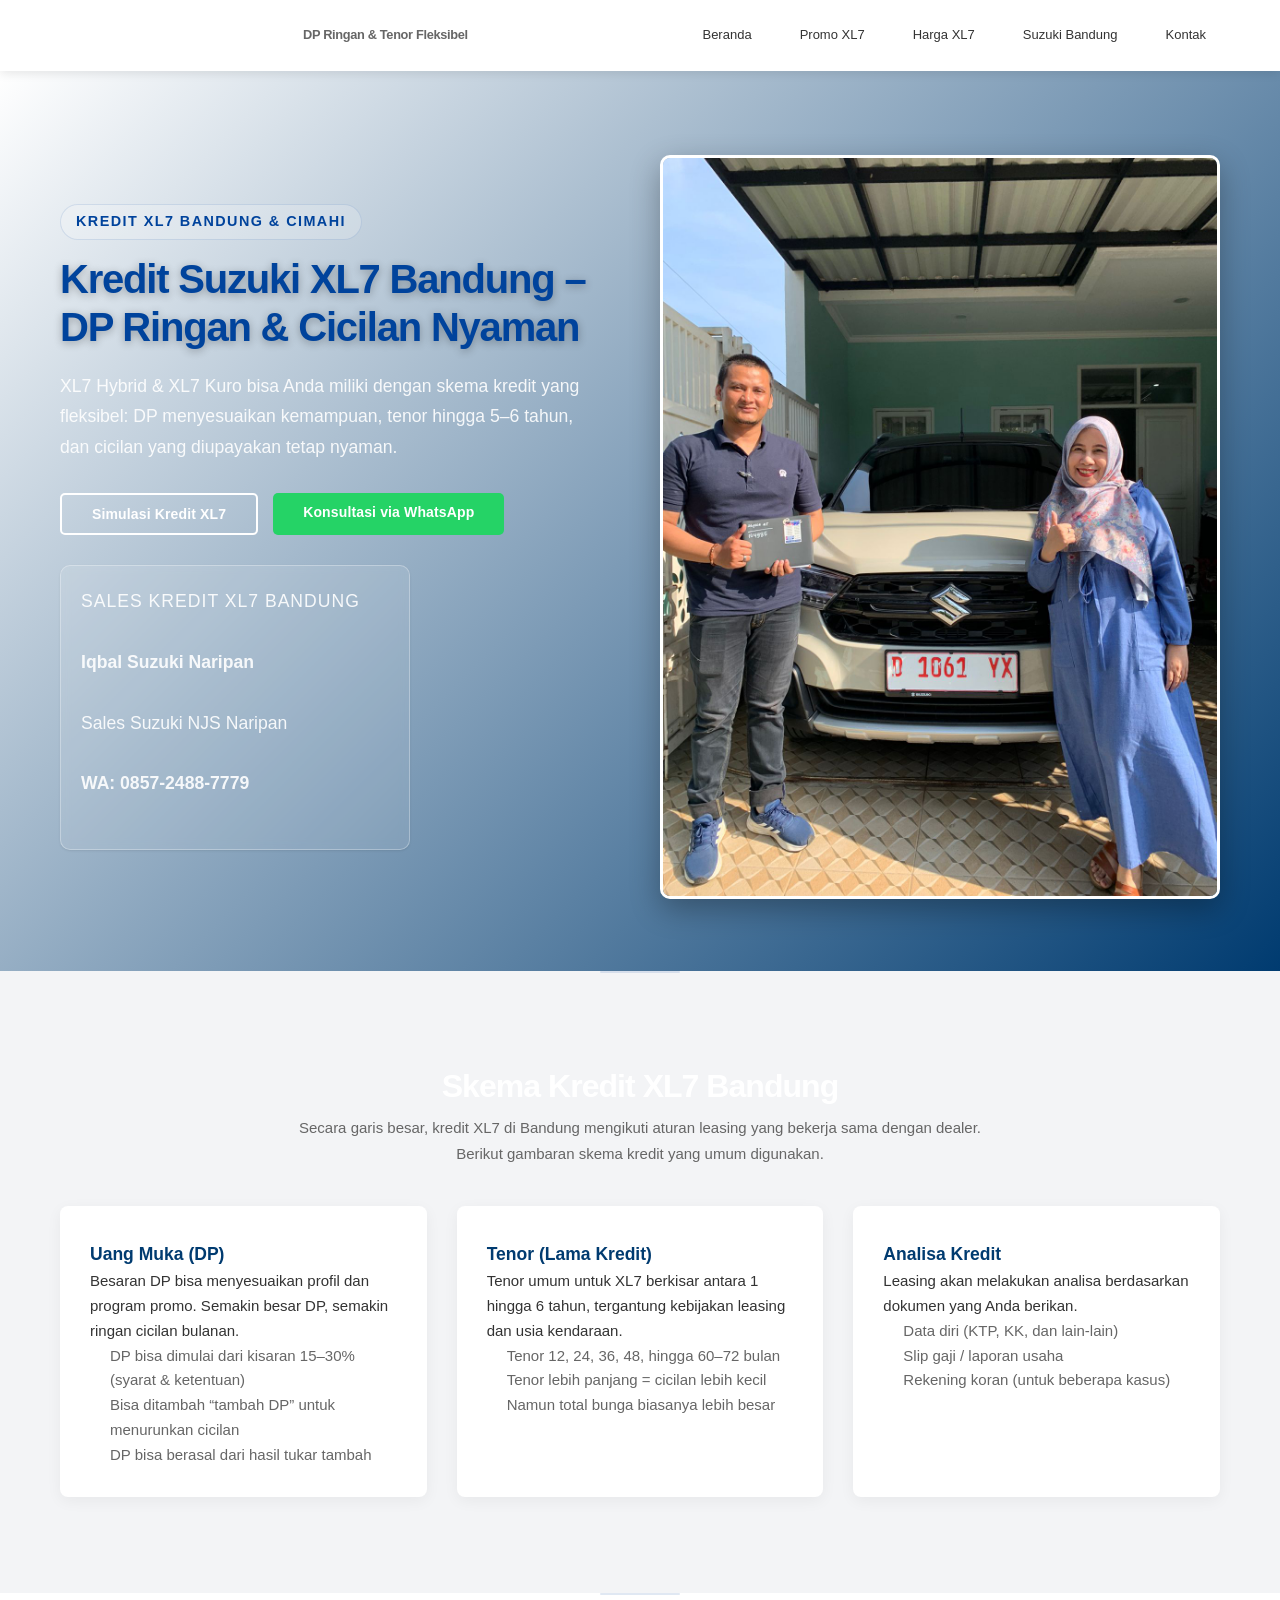
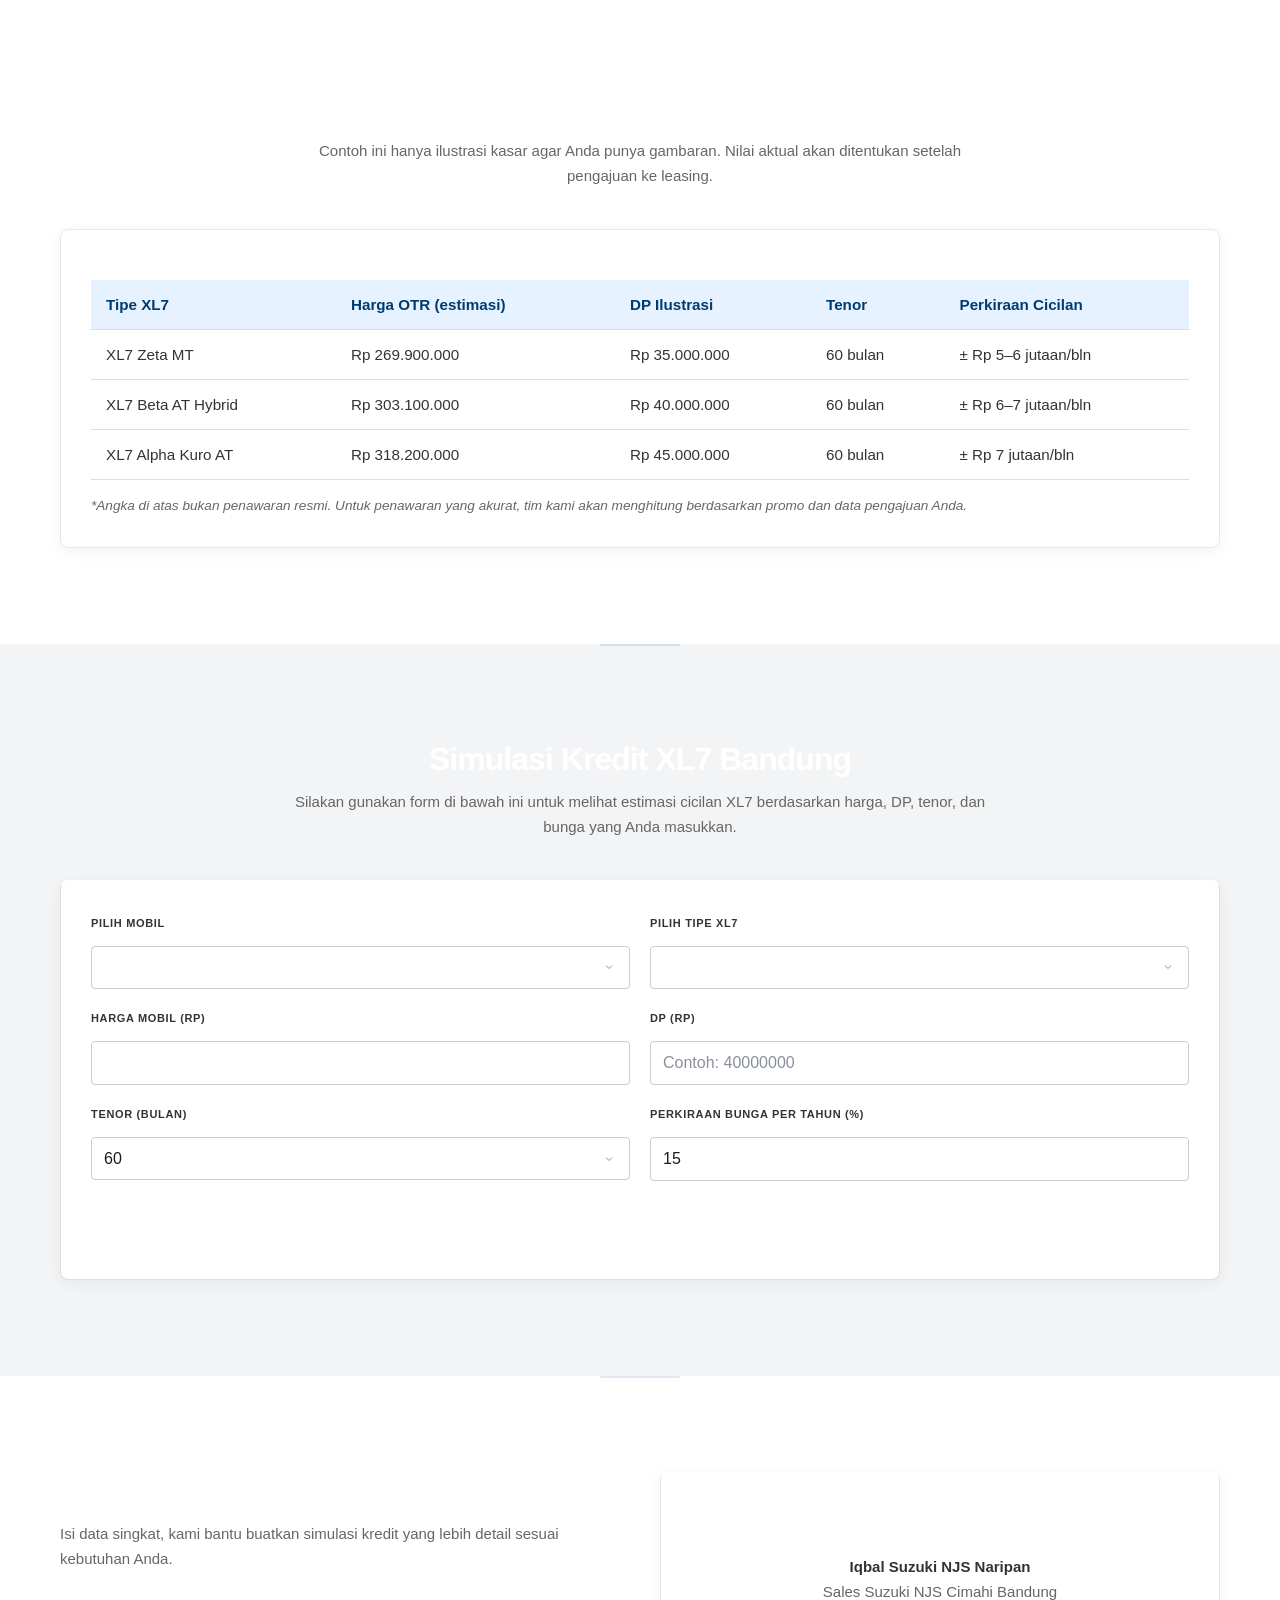
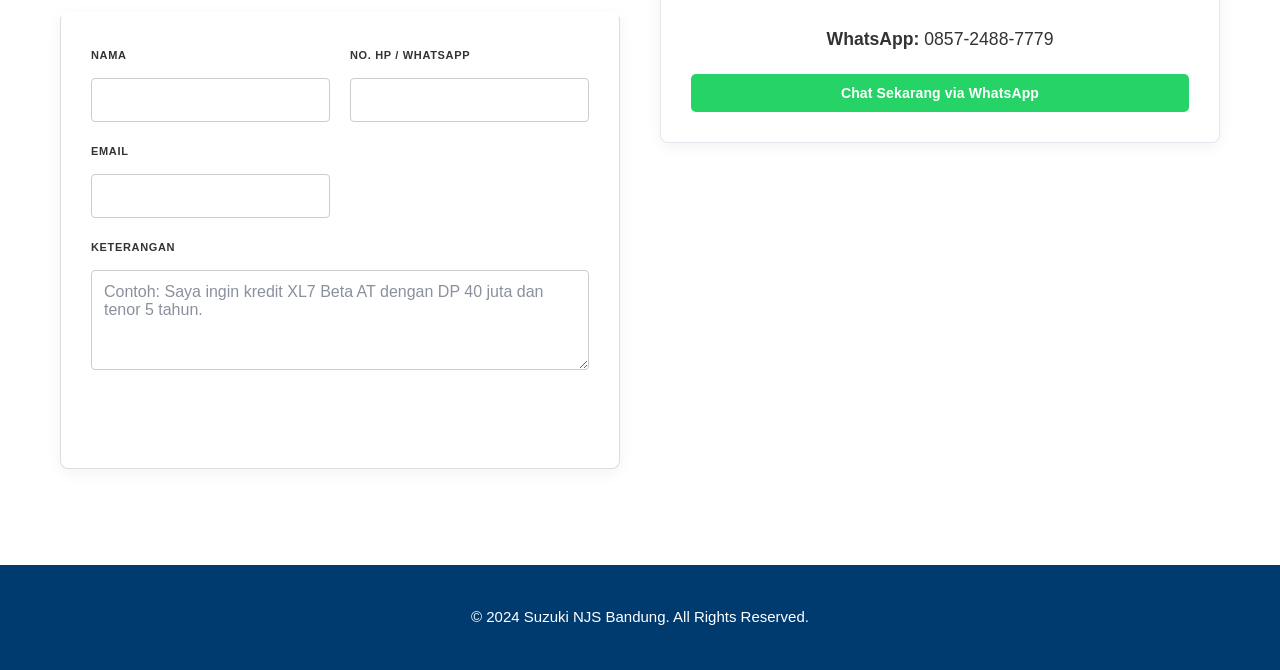
==== commit 6805a972: "Update article1.html" ====
--- a/article1.html
+++ b/article1.html
@@ -28,7 +28,7 @@
   <style>
     /* --- Variabel Warna Suzuki --- */
     :root {
-      --suzuki-blue: #005DAA;
+      --suzuki-blue: #ffffff;
       --suzuki-dark: #003B70;
       --suzuki-light: #E6F2FF;
       --text-dark: #333333;
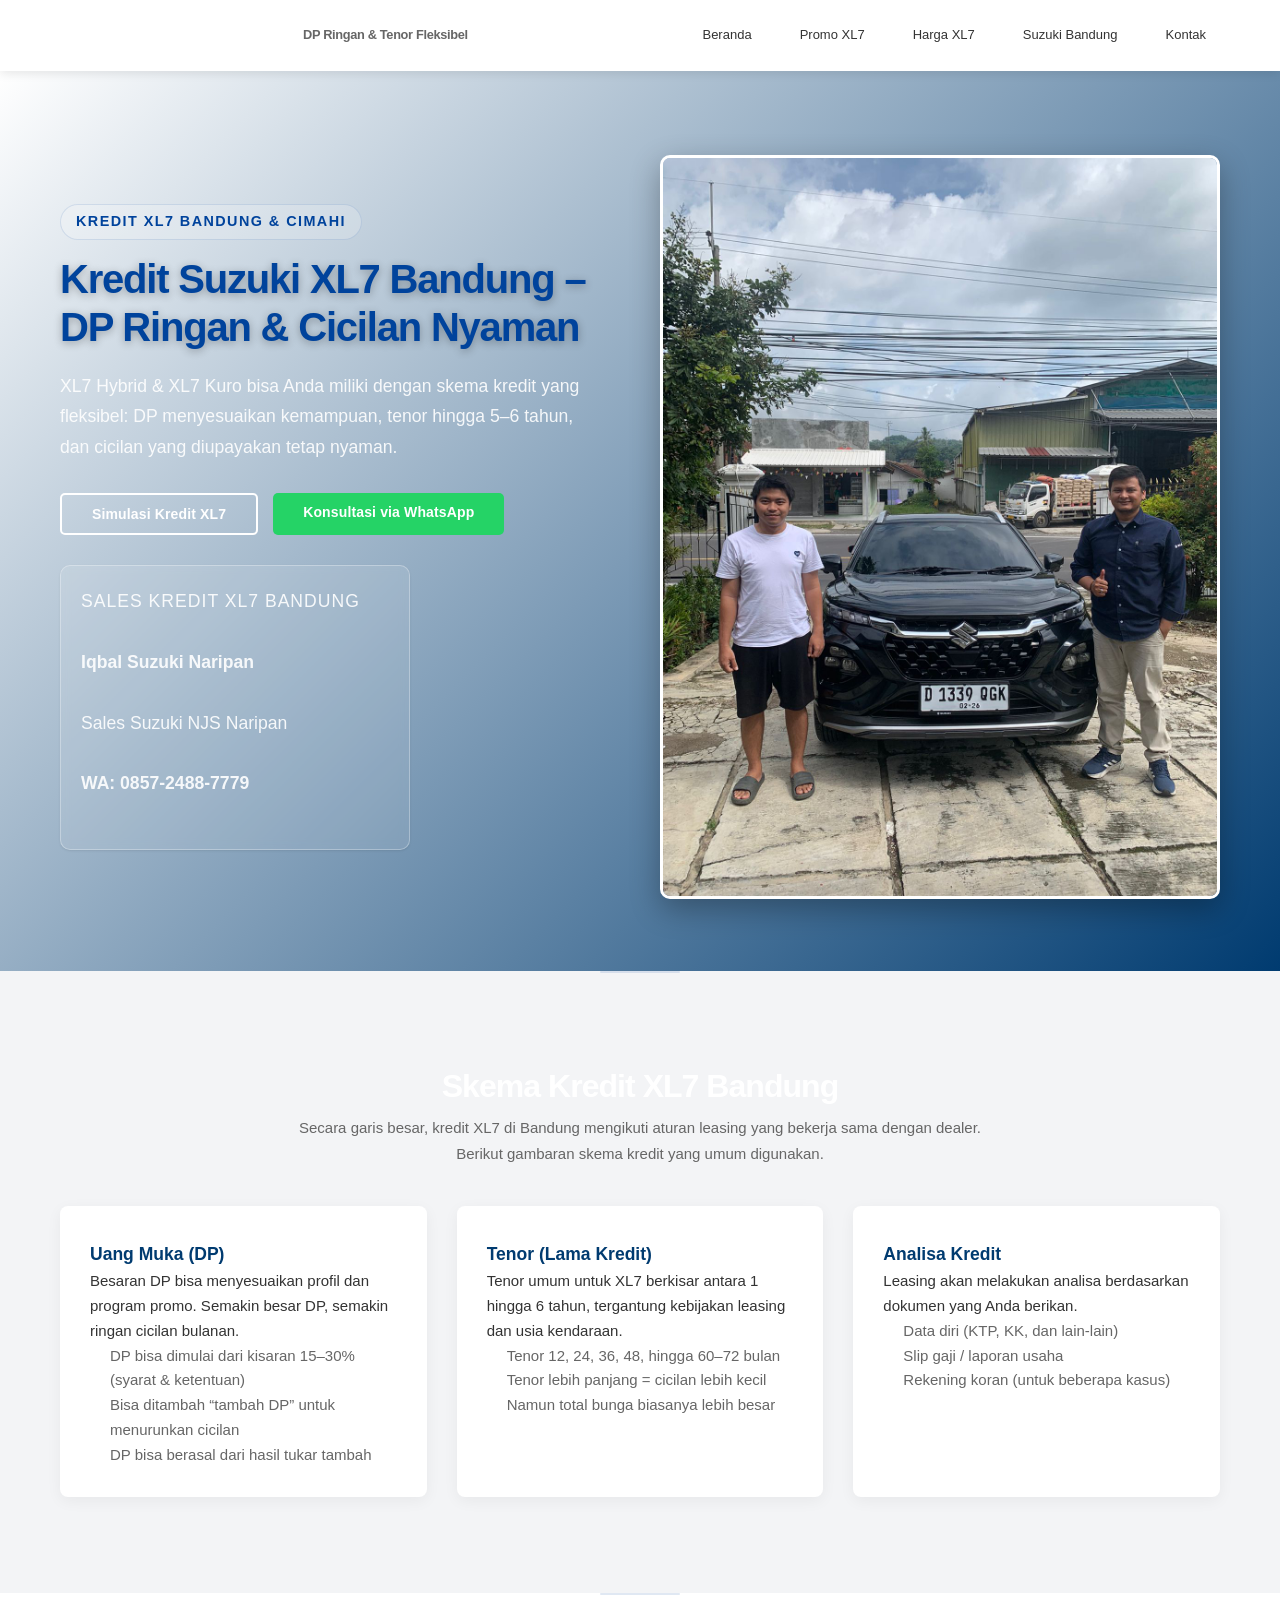
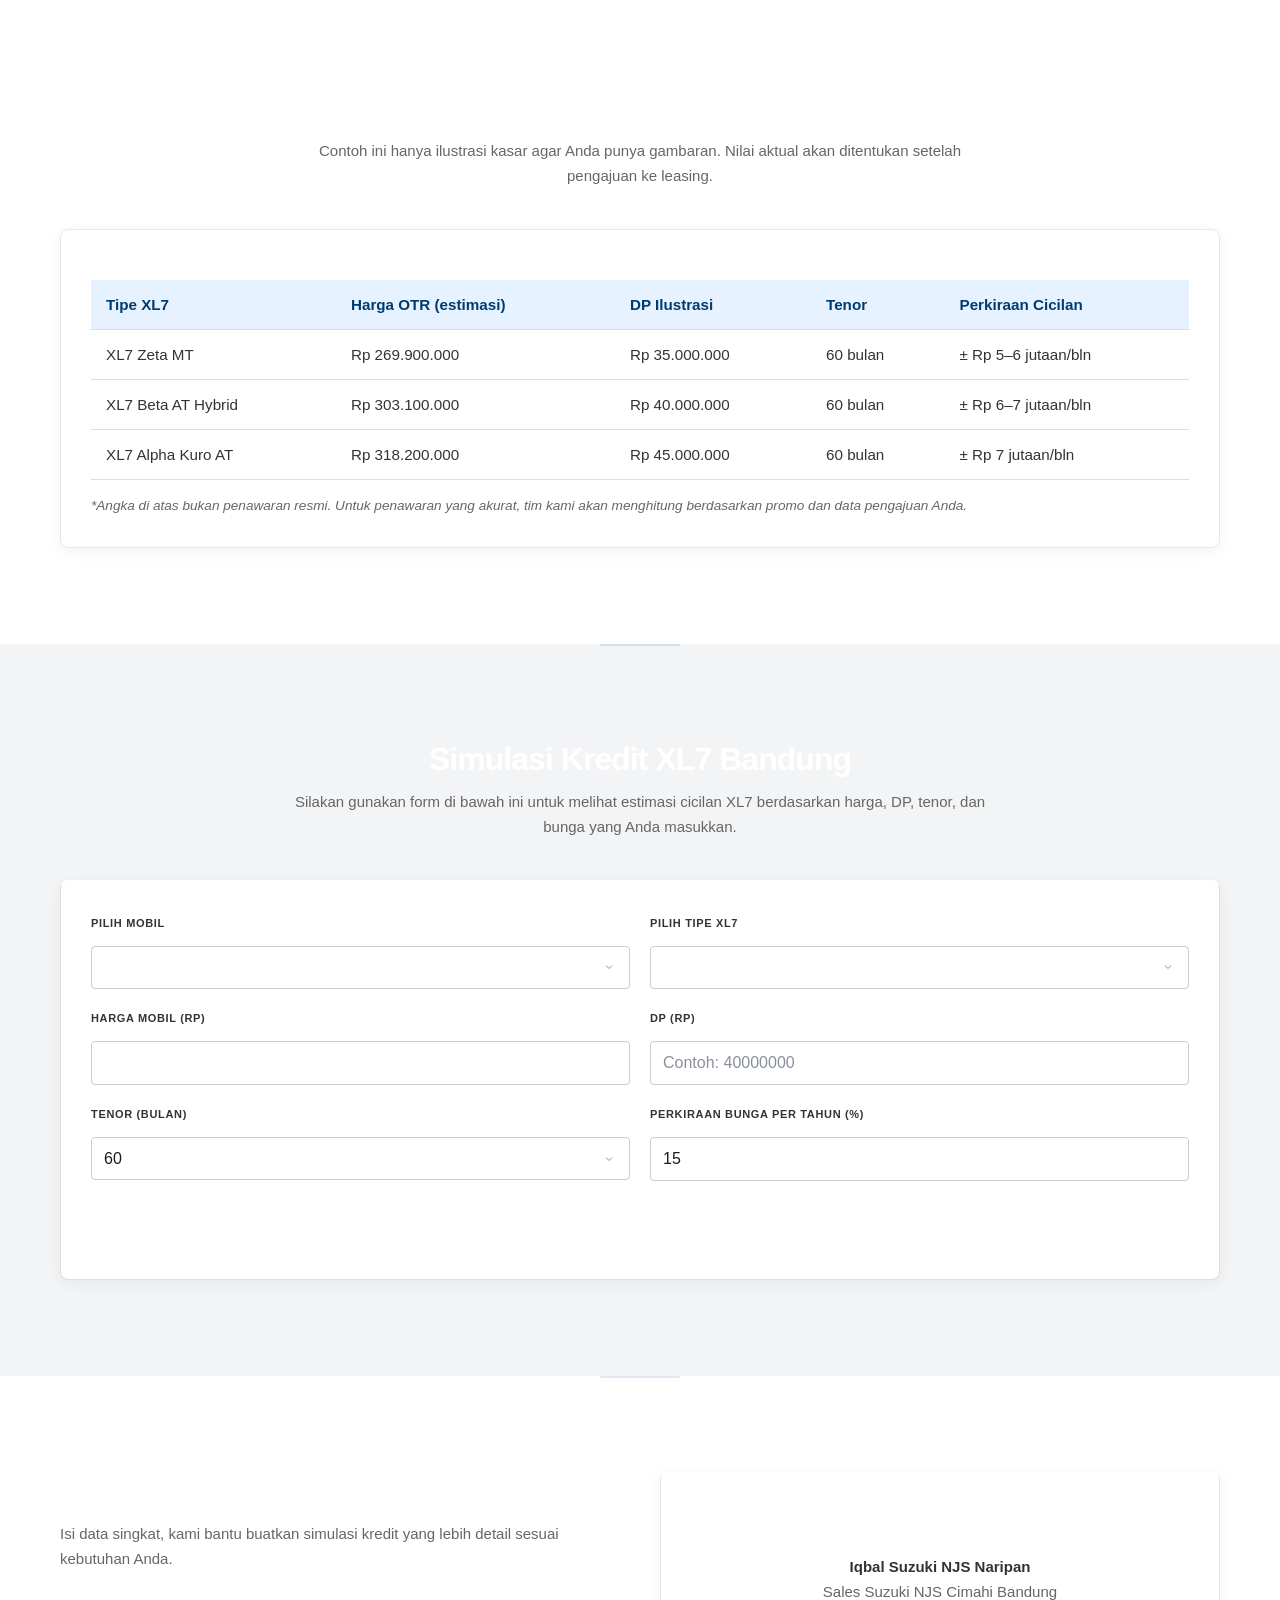
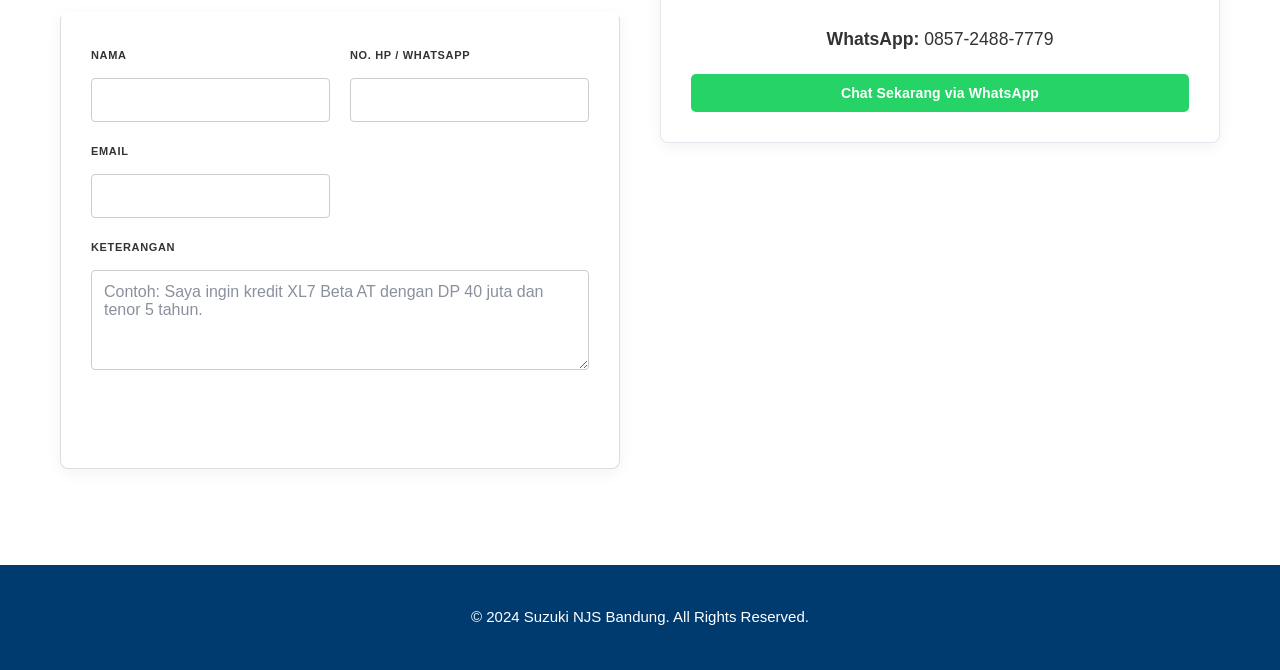
==== commit d4330f28: "Update article1.html" ====
--- a/article1.html
+++ b/article1.html
@@ -180,7 +180,7 @@
         </div>
 
         <div class="hero-right">
-          <img src="serah-terima15.jpeg" 
+          <img src="serah-terima13.jpeg" 
                alt="Kredit Suzuki XL7 Bandung"
                class="sales-photo" />
         </div>
